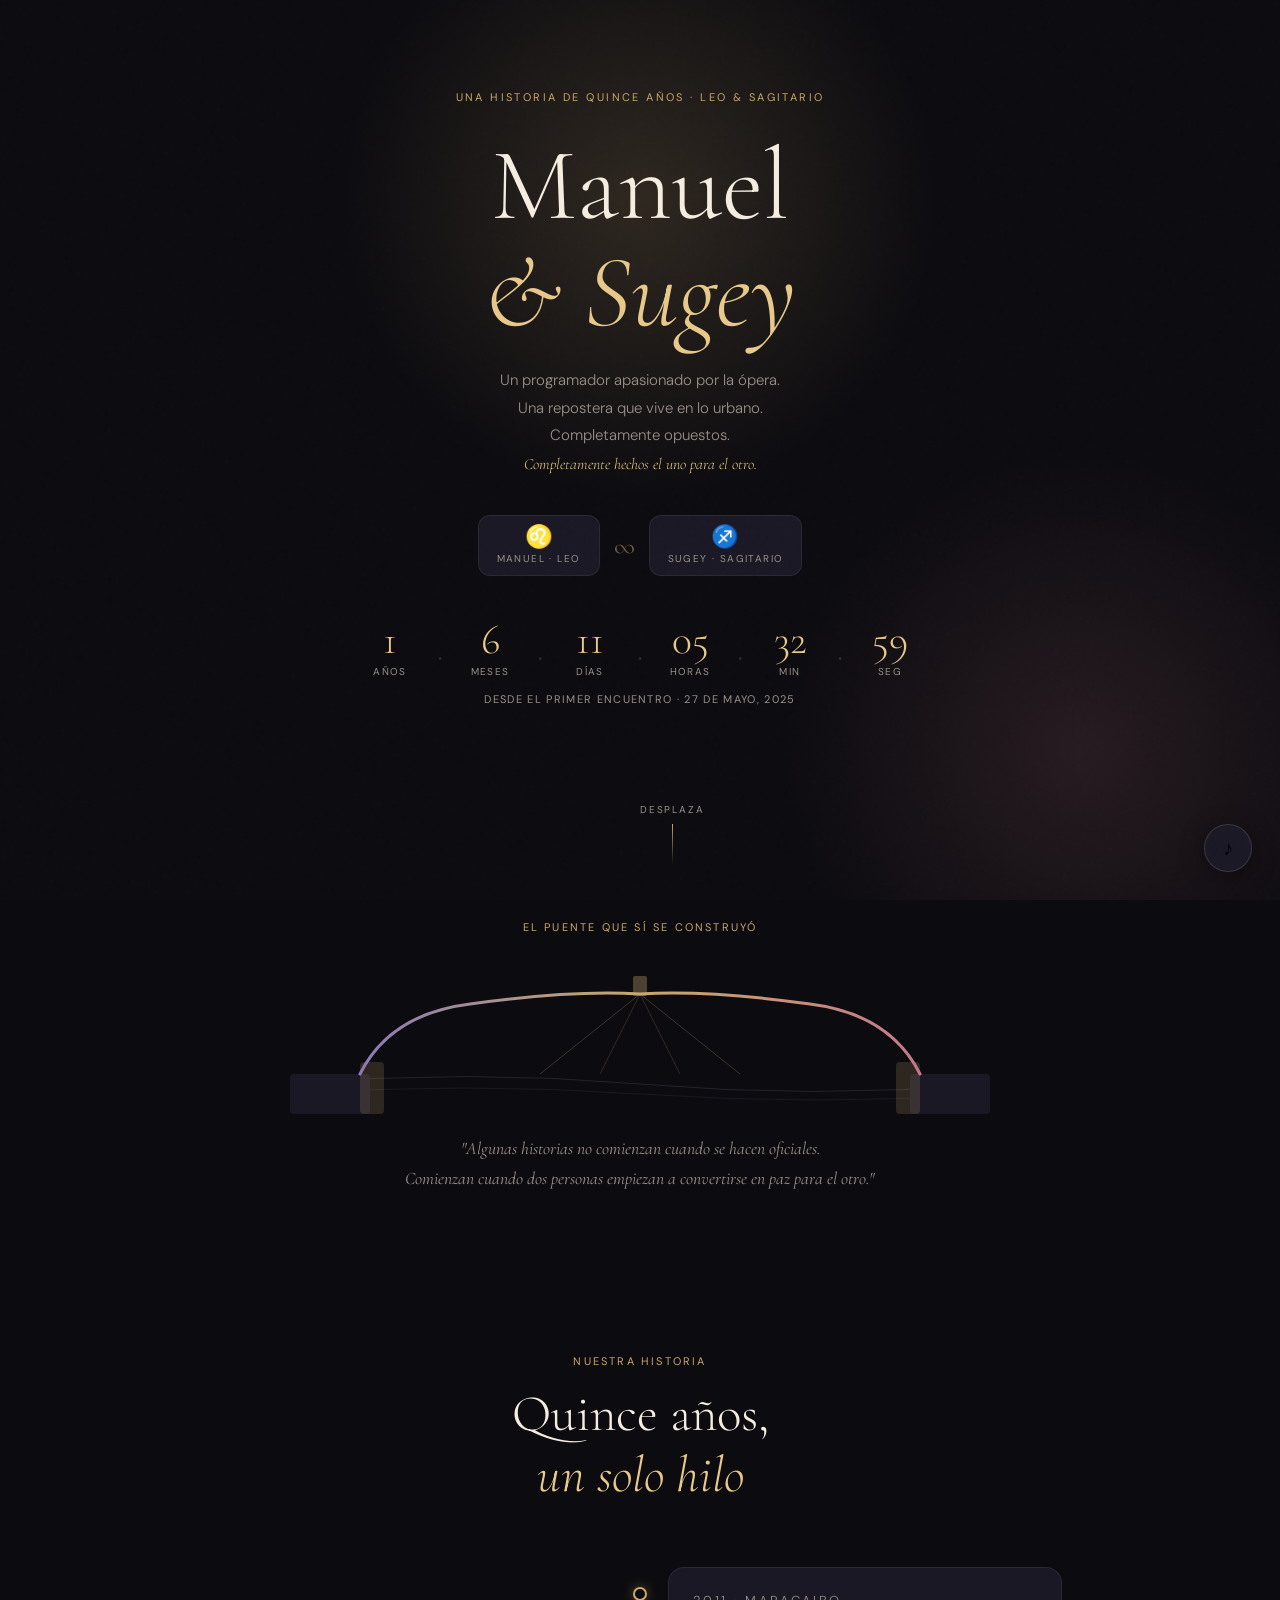
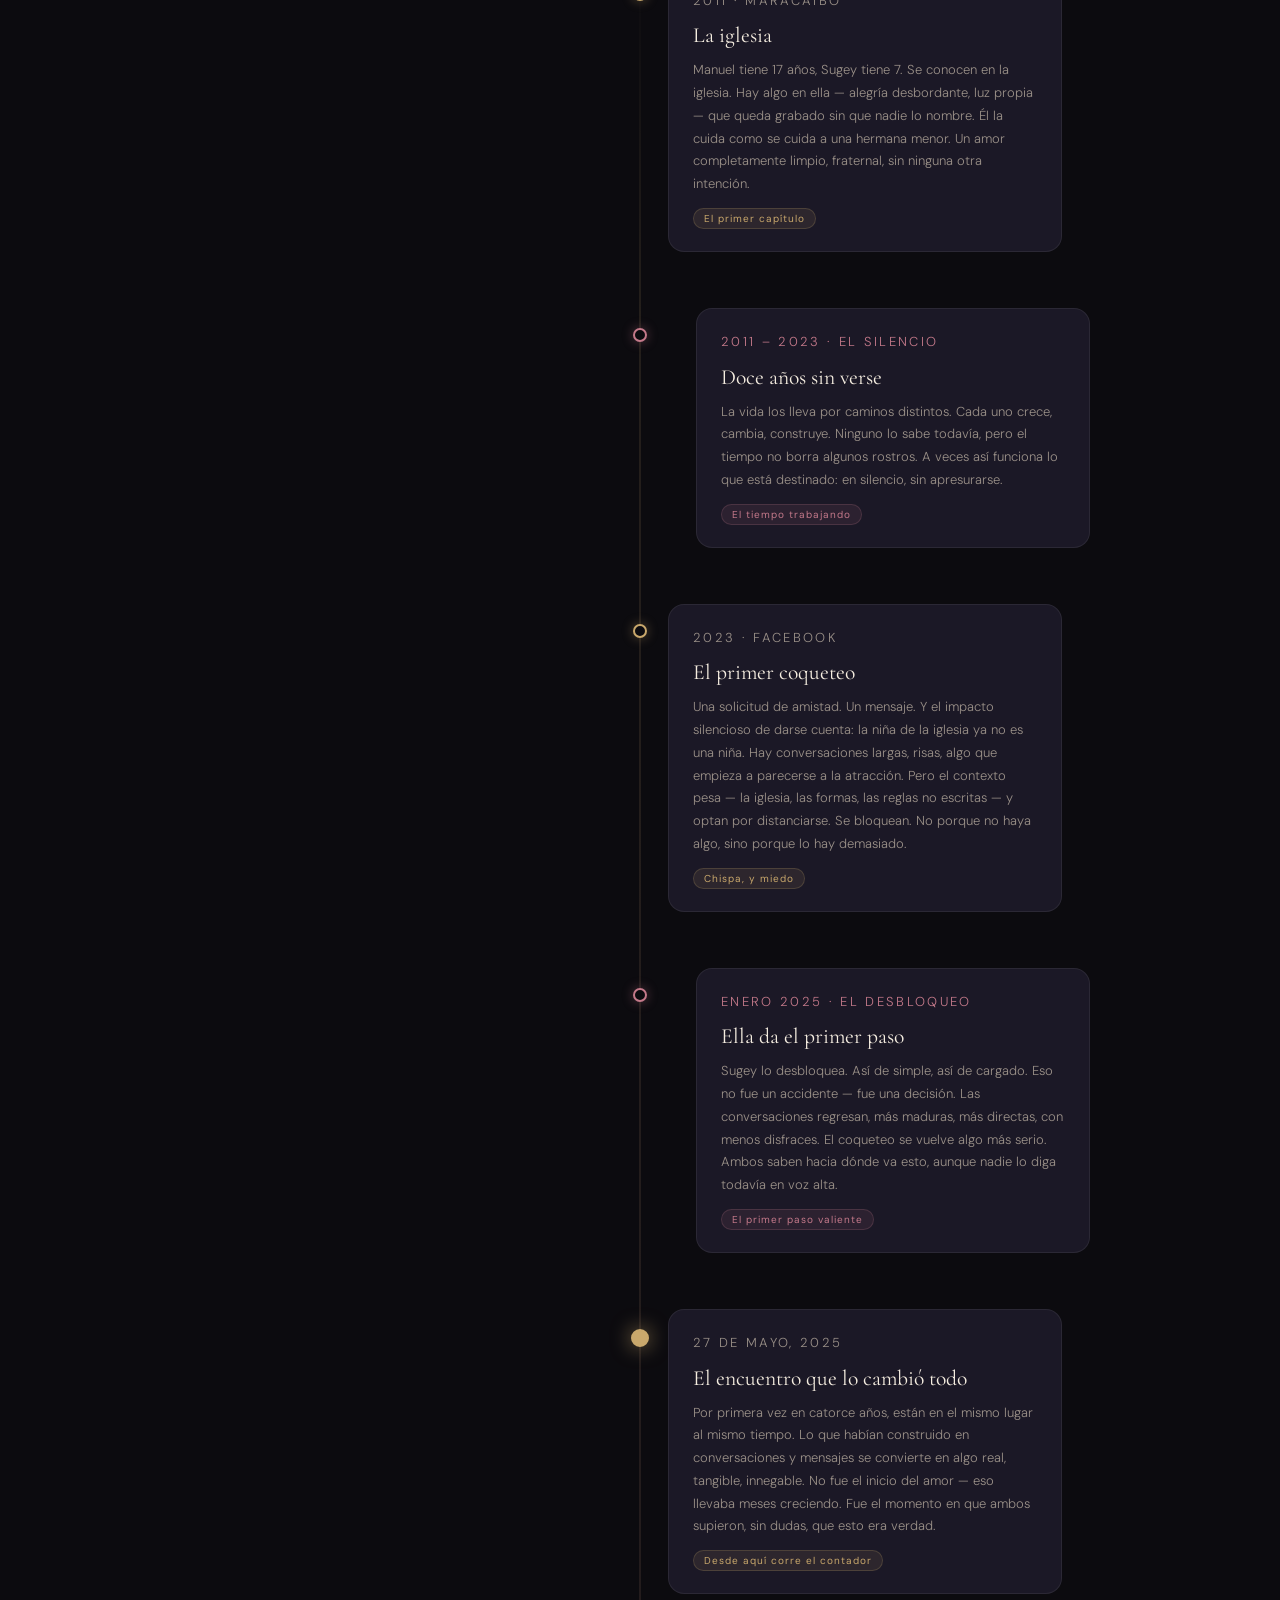
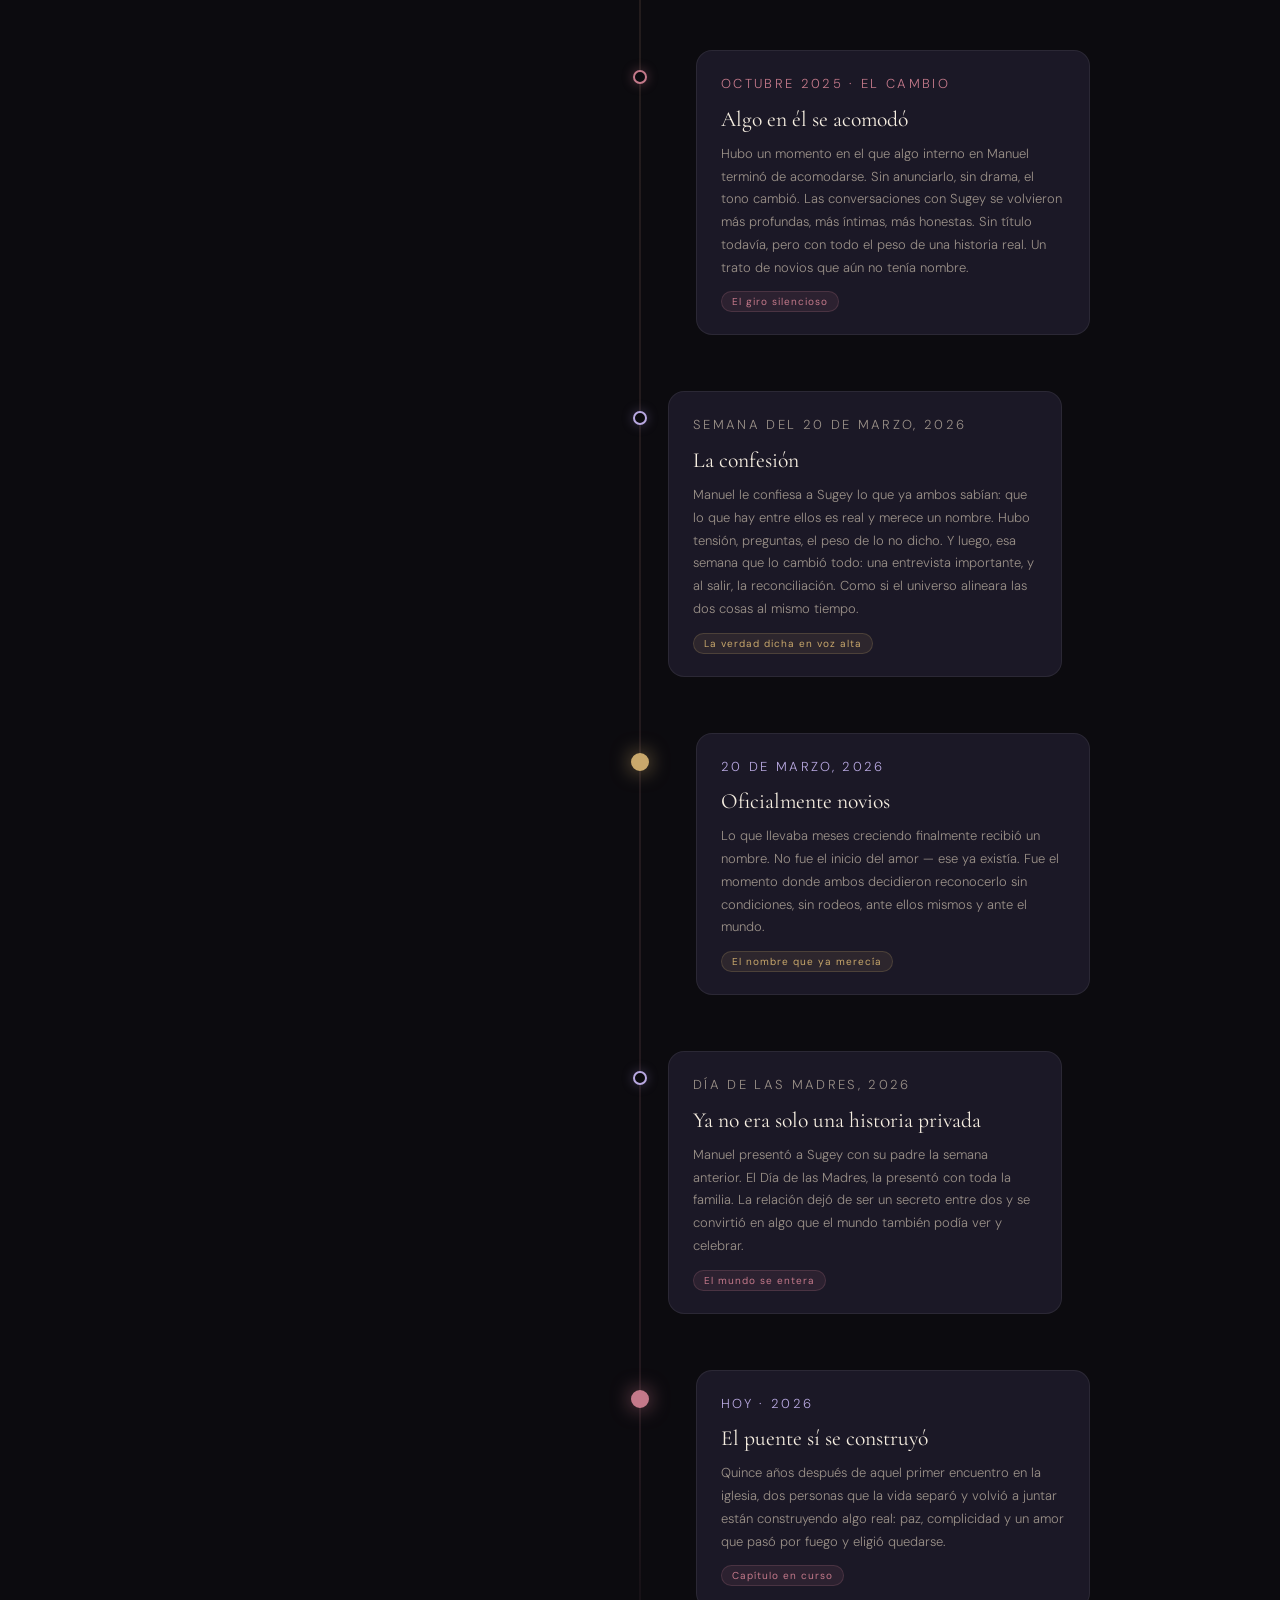
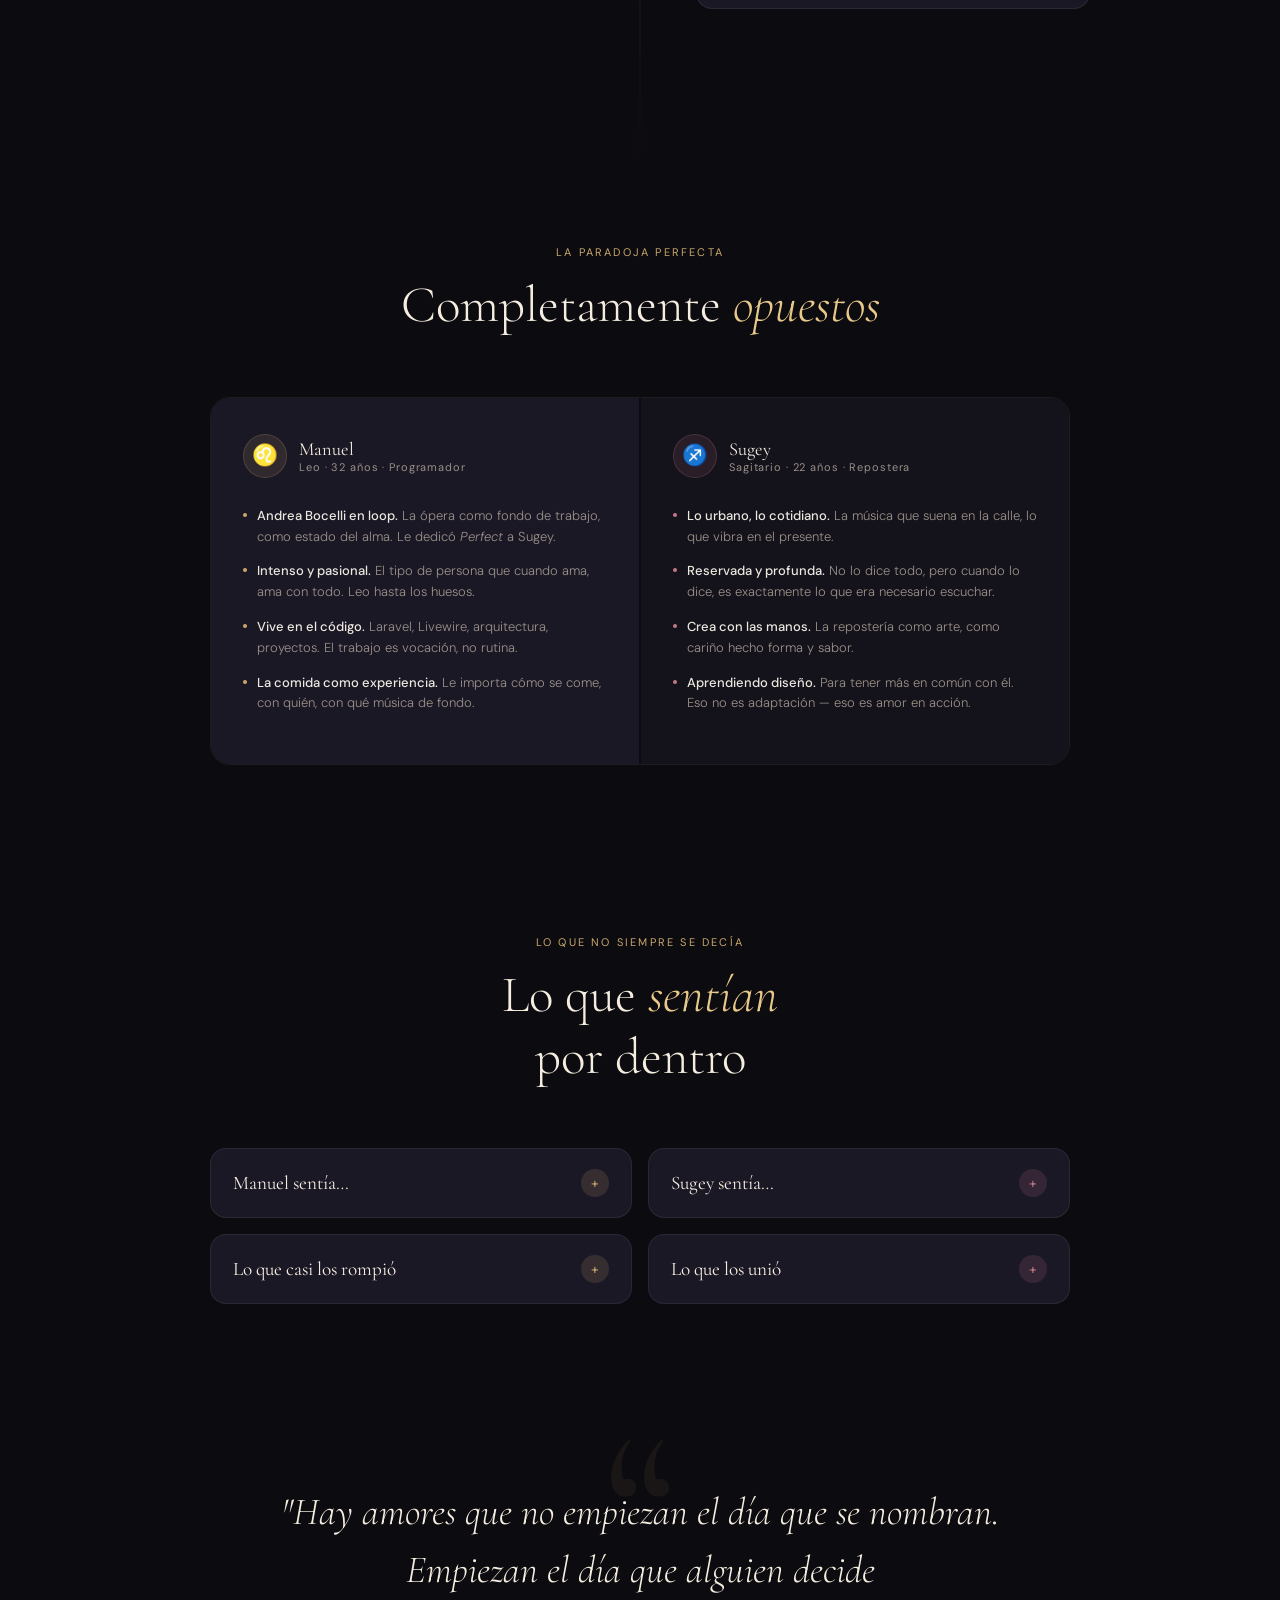
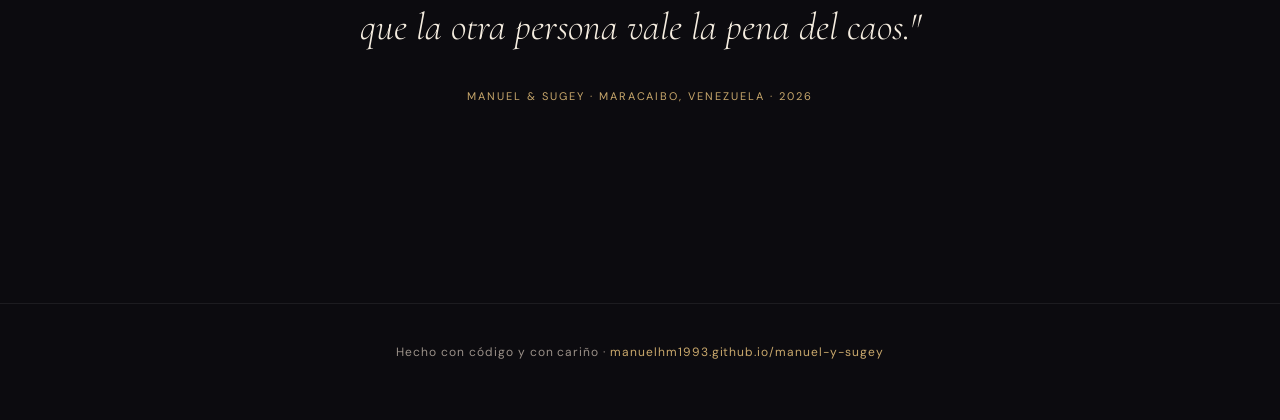
==== index.html @ e2b0a2be "feat: v2 narrativa corregida con timeline 2011-2026 y sección opuestos" ====
<!DOCTYPE html>
<html lang="es">
<head>
<meta charset="UTF-8"/>
<meta name="viewport" content="width=device-width, initial-scale=1.0"/>
<meta property="og:title" content="Manuel & Sugey — Una historia de 15 años"/>
<meta property="og:description" content="Un Leo y una Sagitario. Un programador y una repostera. Completamente opuestos. Completamente hechos el uno para el otro."/>
<title>Manuel & Sugey</title>
<link rel="preconnect" href="https://fonts.googleapis.com">
<link href="https://fonts.googleapis.com/css2?family=Cormorant+Garamond:ital,wght@0,300;0,400;0,600;1,300;1,400&family=DM+Sans:wght@300;400;500&display=swap" rel="stylesheet">
<style>
:root {
  --bg:      #0c0b0f;
  --surface: #14121a;
  --card:    #1b1826;
  --border:  rgba(255,255,255,.07);
  --border2: rgba(255,255,255,.13);
  --gold:    #c9a86c;
  --gold2:   #e8c98a;
  --rose:    #c4798a;
  --rose2:   #e8a0b0;
  --violet:  #8b7bb5;
  --violet2: #b8a8e0;
  --cream:   #f5ede0;
  --text:    #ede8df;
  --muted:   #9a9088;
  --serif:   'Cormorant Garamond', Georgia, serif;
  --sans:    'DM Sans', sans-serif;
}
*, *::before, *::after { box-sizing: border-box; margin: 0; padding: 0; }
html { scroll-behavior: smooth; }
body { font-family: var(--sans); background: var(--bg); color: var(--text); overflow-x: hidden; }

body::before {
  content: '';
  position: fixed; inset: 0;
  background-image: url("data:image/svg+xml,%3Csvg viewBox='0 0 256 256' xmlns='http://www.w3.org/2000/svg'%3E%3Cfilter id='n'%3E%3CfeTurbulence type='fractalNoise' baseFrequency='0.9' numOctaves='4' stitchTiles='stitch'/%3E%3C/filter%3E%3Crect width='100%25' height='100%25' filter='url(%23n)' opacity='0.04'/%3E%3C/svg%3E");
  pointer-events: none; z-index: 1000; opacity: .5;
}

/* PROGRESS */
#progress { position: fixed; top: 0; left: 0; height: 2px; background: linear-gradient(90deg,var(--gold),var(--rose)); width: 0%; z-index: 999; transition: width .1s linear; }

/* MUSIC BUTTON */
#music-btn {
  position: fixed; bottom: 28px; right: 28px; z-index: 998;
  width: 48px; height: 48px; border-radius: 50%;
  background: var(--card); border: 0.5px solid var(--border2);
  cursor: pointer; display: flex; align-items: center; justify-content: center;
  font-size: 20px; transition: transform .2s, background .2s;
  box-shadow: 0 4px 24px rgba(0,0,0,.4);
}
#music-btn:hover { transform: scale(1.1); background: var(--surface); }
#music-btn.playing { border-color: var(--gold); }
#music-note { transition: opacity .3s; }

/* HERO */
.hero {
  min-height: 100svh;
  display: flex; flex-direction: column;
  align-items: center; justify-content: center;
  text-align: center; padding: 60px 24px 100px;
  position: relative; overflow: hidden;
}
.hero-glow { position: absolute; width: 600px; height: 600px; border-radius: 50%; pointer-events: none; }
.glow-gold { background: radial-gradient(circle,rgba(201,168,108,.18) 0%,transparent 70%); top:-100px; left:50%; transform:translateX(-50%); }
.glow-rose { background: radial-gradient(circle,rgba(196,121,138,.14) 0%,transparent 70%); bottom:-150px; right:-100px; }

.hero-eyebrow { font-size:11px; font-weight:400; letter-spacing:.22em; text-transform:uppercase; color:var(--gold); margin-bottom:28px; opacity:0; animation:fadeUp .9s .2s forwards; }
.hero-title { font-family:var(--serif); font-size:clamp(3.2rem,8vw,7rem); font-weight:300; line-height:1.05; color:var(--cream); margin-bottom:20px; opacity:0; animation:fadeUp .9s .4s forwards; }
.hero-title em { font-style:italic; color:var(--gold2); }
.hero-subtitle { font-size:15px; font-weight:300; color:var(--muted); max-width:480px; line-height:1.85; margin:0 auto 36px; opacity:0; animation:fadeUp .9s .6s forwards; }

/* OPUESTOS BADGE */
.opposites {
  display: flex; align-items: center; gap: 14px;
  margin-bottom: 44px;
  opacity: 0; animation: fadeUp .9s .75s forwards;
}
.opp-pill {
  display: flex; flex-direction: column; align-items: center; gap: 3px;
  background: var(--card); border: 0.5px solid var(--border); border-radius: 12px;
  padding: 10px 18px;
}
.opp-sign { font-family: var(--serif); font-size: 1.4rem; line-height: 1; }
.opp-name { font-size: 10px; letter-spacing: .14em; text-transform: uppercase; color: var(--muted); }
.opp-sep { font-family: var(--serif); font-size: 1.6rem; color: var(--gold); opacity: .5; }

/* COUNTER */
.counter-wrap { display:flex; gap:18px; justify-content:center; flex-wrap:wrap; margin-bottom:64px; opacity:0; animation:fadeUp .9s .9s forwards; }
.counter-item { display:flex; flex-direction:column; align-items:center; gap:4px; }
.counter-num { font-family:var(--serif); font-size:2.6rem; font-weight:300; color:var(--gold2); line-height:1; min-width:58px; text-align:center; }
.counter-label { font-size:10px; letter-spacing:.14em; text-transform:uppercase; color:var(--muted); }
.counter-sep { font-family:var(--serif); font-size:2rem; color:var(--border2); align-self:flex-end; padding-bottom:4px; }
.counter-since { font-size:11px; letter-spacing:.12em; text-transform:uppercase; color:var(--muted); opacity:.7; text-align:center; margin-top:-50px; margin-bottom:64px; opacity:0; animation:fadeUp .9s 1s forwards; }

.scroll-hint { position:absolute; bottom:36px; left:50%; transform:translateX(-50%); display:flex; flex-direction:column; align-items:center; gap:8px; opacity:0; animation:fadeUp .9s 1.3s forwards; }
.scroll-line { width:1px; height:40px; background:linear-gradient(to bottom,var(--gold),transparent); animation:scrollPulse 2s ease-in-out infinite; }
.scroll-text { font-size:10px; letter-spacing:.18em; text-transform:uppercase; color:var(--muted); }

/* BRIDGE */
.bridge-section { width:100%; max-width:900px; margin:0 auto; padding:20px 24px 80px; display:flex; flex-direction:column; align-items:center; gap:20px; }
.bridge-label { font-size:11px; letter-spacing:.2em; text-transform:uppercase; color:var(--gold); text-align:center; }
#bridge-svg { width:100%; max-width:700px; }
#bridge-path { stroke-dasharray:1200; stroke-dashoffset:1200; transition:stroke-dashoffset 2s ease; }
#bridge-path.drawn { stroke-dashoffset:0; }
.bridge-caption { font-family:var(--serif); font-size:1.1rem; font-style:italic; color:var(--muted); text-align:center; max-width:500px; line-height:1.7; }

/* SECTION HEADER */
.section-header { text-align:center; padding:80px 24px 60px; max-width:600px; margin:0 auto; }
.section-tag { font-size:11px; letter-spacing:.2em; text-transform:uppercase; color:var(--gold); margin-bottom:16px; }
.section-title { font-family:var(--serif); font-size:clamp(2rem,5vw,3.2rem); font-weight:300; color:var(--cream); line-height:1.2; }
.section-title em { font-style:italic; color:var(--gold2); }

/* TIMELINE */
.timeline { width:min(900px,92%); margin:0 auto; padding-bottom:100px; position:relative; }
.tl-spine { position:absolute; left:50%; top:0; bottom:0; width:1px; transform:translateX(-50%); background:linear-gradient(to bottom,transparent,var(--gold) 10%,var(--rose) 90%,transparent); opacity:.25; }

.tl-item { display:grid; grid-template-columns:1fr 56px 1fr; align-items:start; margin-bottom:56px; opacity:0; transform:translateY(32px); transition:opacity .7s ease,transform .7s ease; }
.tl-item.visible { opacity:1; transform:translateY(0); }
.tl-left { padding-right:28px; }
.tl-right { padding-left:28px; }
.tl-center { display:flex; flex-direction:column; align-items:center; padding-top:20px; gap:6px; }
.tl-dot { width:14px; height:14px; border-radius:50%; border:2px solid var(--gold); background:var(--bg); box-shadow:0 0 12px rgba(201,168,108,.4); flex-shrink:0; }
.tl-dot.rose { border-color:var(--rose); box-shadow:0 0 12px rgba(196,121,138,.4); }
.tl-dot.violet { border-color:var(--violet2); box-shadow:0 0 12px rgba(139,123,181,.4); }
.tl-dot.filled { background:var(--gold); width:18px; height:18px; box-shadow:0 0 20px rgba(201,168,108,.7); }
.tl-dot.filled-rose { background:var(--rose); width:18px; height:18px; border-color:var(--rose); box-shadow:0 0 20px rgba(196,121,138,.7); }

.tl-item:nth-child(odd) .tl-left  { order:1; }
.tl-item:nth-child(odd) .tl-center{ order:2; }
.tl-item:nth-child(odd) .tl-right { order:3; }
.tl-item:nth-child(even) .tl-left { order:3; }
.tl-item:nth-child(even) .tl-center{ order:2; }
.tl-item:nth-child(even) .tl-right { order:1; }

.tl-card { background:var(--card); border:0.5px solid var(--border); border-radius:16px; padding:22px 24px; transition:border-color .3s,transform .3s; }
.tl-card:hover { border-color:var(--border2); transform:translateY(-4px); }
.tl-era { font-size:10px; letter-spacing:.18em; text-transform:uppercase; color:var(--gold); margin-bottom:10px; font-weight:400; }
.tl-era.rose { color:var(--rose); }
.tl-era.violet { color:var(--violet2); }
.tl-card h3 { font-family:var(--serif); font-size:1.35rem; font-weight:400; color:var(--cream); line-height:1.25; margin-bottom:10px; }
.tl-card p { font-size:13px; font-weight:300; color:var(--muted); line-height:1.75; }
.tl-tag { display:inline-block; font-size:10px; letter-spacing:.1em; padding:3px 10px; border-radius:999px; margin-top:12px; font-weight:400; }
.tl-tag.gold { background:rgba(201,168,108,.1); color:var(--gold); border:0.5px solid rgba(201,168,108,.2); }
.tl-tag.rose { background:rgba(196,121,138,.1); color:var(--rose); border:0.5px solid rgba(196,121,138,.2); }

/* OPPOSITES SECTION */
.opp-section { width:min(860px,92%); margin:0 auto 90px; }
.opp-grid { display:grid; grid-template-columns:1fr 1fr; gap:2px; border-radius:20px; overflow:hidden; border:0.5px solid var(--border); }
.opp-col { background:var(--card); padding:36px 32px; }
.opp-col.right { background:var(--surface); }
.opp-col-header { display:flex; align-items:center; gap:12px; margin-bottom:28px; }
.opp-avatar { width:44px; height:44px; border-radius:50%; display:flex; align-items:center; justify-content:center; font-family:var(--serif); font-size:1.3rem; }
.opp-avatar.m { background:rgba(201,168,108,.12); color:var(--gold2); border:0.5px solid rgba(201,168,108,.2); }
.opp-avatar.s { background:rgba(196,121,138,.12); color:var(--rose2); border:0.5px solid rgba(196,121,138,.2); }
.opp-person { font-family:var(--serif); font-size:1.15rem; color:var(--cream); }
.opp-sign2 { font-size:11px; color:var(--muted); letter-spacing:.08em; }
.opp-trait { display:flex; align-items:flex-start; gap:10px; margin-bottom:14px; }
.opp-dot2 { width:4px; height:4px; border-radius:50%; margin-top:7px; flex-shrink:0; }
.opp-dot2.gold { background:var(--gold); }
.opp-dot2.rose { background:var(--rose); }
.opp-trait p { font-size:13px; color:var(--muted); line-height:1.6; font-weight:300; }
.opp-trait strong { color:var(--text); font-weight:500; }
.opp-connector { display:flex; align-items:center; justify-content:center; padding:40px 0; background:var(--card); border-left:0.5px solid var(--border); border-right:0.5px solid var(--border); }
.opp-connector-inner { display:flex; flex-direction:column; align-items:center; gap:8px; }
.opp-vs { font-family:var(--serif); font-size:2.2rem; font-weight:300; color:var(--gold); opacity:.5; }
.opp-but { font-size:10px; letter-spacing:.2em; text-transform:uppercase; color:var(--muted); }

/* FEELINGS */
.feelings-section { width:min(860px,92%); margin:0 auto 100px; }
.feelings-grid { display:grid; grid-template-columns:1fr 1fr; gap:16px; }
.feeling-card { background:var(--card); border:0.5px solid var(--border); border-radius:16px; overflow:hidden; cursor:pointer; transition:border-color .3s; }
.feeling-card:hover { border-color:var(--border2); }
.feeling-head { display:flex; align-items:center; justify-content:space-between; padding:20px 22px; }
.feeling-name { font-family:var(--serif); font-size:1.2rem; font-weight:400; color:var(--cream); }
.feeling-icon { width:28px; height:28px; border-radius:50%; display:flex; align-items:center; justify-content:center; font-size:14px; flex-shrink:0; transition:transform .3s; }
.feeling-card.m .feeling-icon { background:rgba(201,168,108,.15); color:var(--gold); }
.feeling-card.s .feeling-icon { background:rgba(196,121,138,.15); color:var(--rose); }
.feeling-card.open .feeling-icon { transform:rotate(45deg); }
.feeling-body { max-height:0; overflow:hidden; transition:max-height .5s ease,padding .3s ease; padding:0 22px; }
.feeling-card.open .feeling-body { max-height:300px; padding-bottom:20px; }
.feeling-body p { font-size:13px; font-weight:300; color:var(--muted); line-height:1.8; font-family:var(--serif); font-style:italic; }

/* FINAL */
.final { width:min(720px,92%); margin:0 auto 120px; text-align:center; padding:80px 0; position:relative; }
.final::before { content:'\201C'; font-family:var(--serif); font-size:14rem; line-height:.6; color:var(--gold); opacity:.07; position:absolute; top:40px; left:50%; transform:translateX(-50%); pointer-events:none; user-select:none; }
.final-quote { font-family:var(--serif); font-size:clamp(1.5rem,3.5vw,2.4rem); font-weight:300; font-style:italic; color:var(--cream); line-height:1.5; margin-bottom:32px; }
.final-attr { font-size:11px; letter-spacing:.18em; text-transform:uppercase; color:var(--gold); }

footer { text-align:center; padding:40px 24px 60px; border-top:0.5px solid var(--border); font-size:12px; color:var(--muted); letter-spacing:.08em; }
footer a { color:var(--gold); text-decoration:none; }

@keyframes fadeUp { from{opacity:0;transform:translateY(20px)} to{opacity:1;transform:translateY(0)} }
@keyframes scrollPulse { 0%,100%{opacity:.4} 50%{opacity:1} }
@keyframes spin { to{transform:rotate(360deg)} }
.spinning { animation:spin 3s linear infinite; }

@media(max-width:640px){
  .tl-spine{left:20px}
  .tl-item{grid-template-columns:40px 1fr;margin-bottom:36px}
  .tl-item:nth-child(odd) .tl-left,
  .tl-item:nth-child(even) .tl-left{display:none;order:3}
  .tl-item:nth-child(odd) .tl-center,
  .tl-item:nth-child(even) .tl-center{order:1}
  .tl-item:nth-child(odd) .tl-right,
  .tl-item:nth-child(even) .tl-right{order:2;padding-left:16px;padding-right:0}
  .feelings-grid,.opp-grid{grid-template-columns:1fr}
  .opp-connector{display:none}
  .counter-wrap{gap:12px}
  .counter-num{font-size:2rem}
}
</style>
</head>
<body>

<div id="progress"></div>

<!-- MUSIC -->
<button id="music-btn" title="Reproducir Perfect — Andrea Bocelli & Ed Sheeran" onclick="toggleMusic()">
  <span id="music-note">♪</span>
</button>
<audio id="bg-music" loop>
  <source src="https://www.soundhelix.com/examples/mp3/SoundHelix-Song-1.mp3" type="audio/mpeg">
</audio>

<!-- ═══ HERO ═══ -->
<section class="hero">
  <div class="hero-glow glow-gold"></div>
  <div class="hero-glow glow-rose"></div>

  <p class="hero-eyebrow">Una historia de quince años · Leo &amp; Sagitario</p>

  <h1 class="hero-title">Manuel<br><em>&amp; Sugey</em></h1>

  <p class="hero-subtitle">
    Un programador apasionado por la ópera.<br>
    Una repostera que vive en lo urbano.<br>
    Completamente opuestos.<br>
    <em style="font-family:var(--serif);font-style:italic;color:var(--gold2);font-size:1.05em;">Completamente hechos el uno para el otro.</em>
  </p>

  <div class="opposites">
    <div class="opp-pill">
      <span class="opp-sign" style="color:var(--gold2);">♌</span>
      <span class="opp-name">Manuel · Leo</span>
    </div>
    <span class="opp-sep">∞</span>
    <div class="opp-pill">
      <span class="opp-sign" style="color:var(--rose2);">♐</span>
      <span class="opp-name">Sugey · Sagitario</span>
    </div>
  </div>

  <div class="counter-wrap" id="counter">
    <div class="counter-item"><span class="counter-num" id="c-years">0</span><span class="counter-label">años</span></div>
    <span class="counter-sep">·</span>
    <div class="counter-item"><span class="counter-num" id="c-months">0</span><span class="counter-label">meses</span></div>
    <span class="counter-sep">·</span>
    <div class="counter-item"><span class="counter-num" id="c-days">0</span><span class="counter-label">días</span></div>
    <span class="counter-sep">·</span>
    <div class="counter-item"><span class="counter-num" id="c-hours">00</span><span class="counter-label">horas</span></div>
    <span class="counter-sep">·</span>
    <div class="counter-item"><span class="counter-num" id="c-mins">00</span><span class="counter-label">min</span></div>
    <span class="counter-sep">·</span>
    <div class="counter-item"><span class="counter-num" id="c-secs">00</span><span class="counter-label">seg</span></div>
  </div>
  <p class="counter-since">desde el primer encuentro · 27 de mayo, 2025</p>

  <div class="scroll-hint">
    <span class="scroll-text">Desplaza</span>
    <div class="scroll-line"></div>
  </div>
</section>

<!-- ═══ BRIDGE ═══ -->
<div class="bridge-section">
  <p class="bridge-label">El puente que sí se construyó</p>
  <svg id="bridge-svg" viewBox="0 0 700 160" fill="none" xmlns="http://www.w3.org/2000/svg">
    <path d="M0 130 Q175 115 350 130 Q525 145 700 130" stroke="rgba(139,123,181,.2)" stroke-width="1" fill="none"/>
    <path d="M0 140 Q175 128 350 140 Q525 152 700 140" stroke="rgba(139,123,181,.12)" stroke-width="1" fill="none"/>
    <rect x="0" y="120" width="80" height="40" rx="4" fill="#1b1826"/>
    <rect x="70" y="108" width="24" height="52" rx="4" fill="#c9a86c" opacity=".18"/>
    <rect x="620" y="120" width="80" height="40" rx="4" fill="#1b1826"/>
    <rect x="606" y="108" width="24" height="52" rx="4" fill="#c9a86c" opacity=".18"/>
    <path id="bridge-path" d="M70 120 Q100 60 180 50 Q280 36 350 40 Q420 36 520 50 Q600 60 630 120" stroke="url(#bridgeGrad)" stroke-width="3" stroke-linecap="round" fill="none"/>
    <line x1="350" y1="40" x2="250" y2="120" stroke="rgba(201,168,108,.25)" stroke-width="1"/>
    <line x1="350" y1="40" x2="310" y2="120" stroke="rgba(201,168,108,.2)" stroke-width="1"/>
    <line x1="350" y1="40" x2="390" y2="120" stroke="rgba(201,168,108,.2)" stroke-width="1"/>
    <line x1="350" y1="40" x2="450" y2="120" stroke="rgba(201,168,108,.25)" stroke-width="1"/>
    <rect x="343" y="22" width="14" height="20" rx="2" fill="#c9a86c" opacity=".35"/>
    <defs>
      <linearGradient id="bridgeGrad" x1="70" y1="0" x2="630" y2="0" gradientUnits="userSpaceOnUse">
        <stop offset="0%" stop-color="#8b7bb5"/>
        <stop offset="50%" stop-color="#c9a86c"/>
        <stop offset="100%" stop-color="#c4798a"/>
      </linearGradient>
    </defs>
  </svg>
  <p class="bridge-caption">
    "Algunas historias no comienzan cuando se hacen oficiales.<br>
    Comienzan cuando dos personas empiezan a convertirse en paz para el otro."
  </p>
</div>

<!-- ═══ TIMELINE ═══ -->
<div class="section-header">
  <p class="section-tag">Nuestra historia</p>
  <h2 class="section-title">Quince años,<br><em>un solo hilo</em></h2>
</div>

<section class="timeline">
  <div class="tl-spine"></div>

  <!-- 1 -->
  <div class="tl-item">
    <div class="tl-left">
      <div class="tl-card">
        <p class="tl-era">2011 · Maracaibo</p>
        <h3>La iglesia</h3>
        <p>Manuel tiene 17 años, Sugey tiene 7. Se conocen en la iglesia. Hay algo en ella — alegría desbordante, luz propia — que queda grabado sin que nadie lo nombre. Él la cuida como se cuida a una hermana menor. Un amor completamente limpio, fraternal, sin ninguna otra intención.</p>
        <span class="tl-tag gold">El primer capítulo</span>
      </div>
    </div>
    <div class="tl-center"><div class="tl-dot"></div></div>
    <div class="tl-right"></div>
  </div>

  <!-- 2 -->
  <div class="tl-item">
    <div class="tl-left"></div>
    <div class="tl-center"><div class="tl-dot rose"></div></div>
    <div class="tl-right">
      <div class="tl-card">
        <p class="tl-era rose">2011 – 2023 · El silencio</p>
        <h3>Doce años sin verse</h3>
        <p>La vida los lleva por caminos distintos. Cada uno crece, cambia, construye. Ninguno lo sabe todavía, pero el tiempo no borra algunos rostros. A veces así funciona lo que está destinado: en silencio, sin apresurarse.</p>
        <span class="tl-tag rose">El tiempo trabajando</span>
      </div>
    </div>
  </div>

  <!-- 3 -->
  <div class="tl-item">
    <div class="tl-left">
      <div class="tl-card">
        <p class="tl-era">2023 · Facebook</p>
        <h3>El primer coqueteo</h3>
        <p>Una solicitud de amistad. Un mensaje. Y el impacto silencioso de darse cuenta: la niña de la iglesia ya no es una niña. Hay conversaciones largas, risas, algo que empieza a parecerse a la atracción. Pero el contexto pesa — la iglesia, las formas, las reglas no escritas — y optan por distanciarse. Se bloquean. No porque no haya algo, sino porque lo hay demasiado.</p>
        <span class="tl-tag gold">Chispa, y miedo</span>
      </div>
    </div>
    <div class="tl-center"><div class="tl-dot"></div></div>
    <div class="tl-right"></div>
  </div>

  <!-- 4 -->
  <div class="tl-item">
    <div class="tl-left"></div>
    <div class="tl-center"><div class="tl-dot rose"></div></div>
    <div class="tl-right">
      <div class="tl-card">
        <p class="tl-era rose">Enero 2025 · El desbloqueo</p>
        <h3>Ella da el primer paso</h3>
        <p>Sugey lo desbloquea. Así de simple, así de cargado. Eso no fue un accidente — fue una decisión. Las conversaciones regresan, más maduras, más directas, con menos disfraces. El coqueteo se vuelve algo más serio. Ambos saben hacia dónde va esto, aunque nadie lo diga todavía en voz alta.</p>
        <span class="tl-tag rose">El primer paso valiente</span>
      </div>
    </div>
  </div>

  <!-- 5 -->
  <div class="tl-item">
    <div class="tl-left">
      <div class="tl-card">
        <p class="tl-era">27 de mayo, 2025</p>
        <h3>El encuentro que lo cambió todo</h3>
        <p>Por primera vez en catorce años, están en el mismo lugar al mismo tiempo. Lo que habían construido en conversaciones y mensajes se convierte en algo real, tangible, innegable. No fue el inicio del amor — eso llevaba meses creciendo. Fue el momento en que ambos supieron, sin dudas, que esto era verdad.</p>
        <span class="tl-tag gold">Desde aquí corre el contador</span>
      </div>
    </div>
    <div class="tl-center"><div class="tl-dot filled"></div></div>
    <div class="tl-right"></div>
  </div>

  <!-- 6 -->
  <div class="tl-item">
    <div class="tl-left"></div>
    <div class="tl-center"><div class="tl-dot rose"></div></div>
    <div class="tl-right">
      <div class="tl-card">
        <p class="tl-era rose">Octubre 2025 · El cambio</p>
        <h3>Algo en él se acomodó</h3>
        <p>Hubo un momento en el que algo interno en Manuel terminó de acomodarse. Sin anunciarlo, sin drama, el tono cambió. Las conversaciones con Sugey se volvieron más profundas, más íntimas, más honestas. Sin título todavía, pero con todo el peso de una historia real. Un trato de novios que aún no tenía nombre.</p>
        <span class="tl-tag rose">El giro silencioso</span>
      </div>
    </div>
  </div>

  <!-- 7 -->
  <div class="tl-item">
    <div class="tl-left">
      <div class="tl-card">
        <p class="tl-era">Semana del 20 de marzo, 2026</p>
        <h3>La confesión</h3>
        <p>Manuel le confiesa a Sugey lo que ya ambos sabían: que lo que hay entre ellos es real y merece un nombre. Hubo tensión, preguntas, el peso de lo no dicho. Y luego, esa semana que lo cambió todo: una entrevista importante, y al salir, la reconciliación. Como si el universo alineara las dos cosas al mismo tiempo.</p>
        <span class="tl-tag gold">La verdad dicha en voz alta</span>
      </div>
    </div>
    <div class="tl-center"><div class="tl-dot violet"></div></div>
    <div class="tl-right"></div>
  </div>

  <!-- 8 -->
  <div class="tl-item">
    <div class="tl-left"></div>
    <div class="tl-center"><div class="tl-dot filled"></div></div>
    <div class="tl-right">
      <div class="tl-card">
        <p class="tl-era violet">20 de marzo, 2026</p>
        <h3>Oficialmente novios</h3>
        <p>Lo que llevaba meses creciendo finalmente recibió un nombre. No fue el inicio del amor — ese ya existía. Fue el momento donde ambos decidieron reconocerlo sin condiciones, sin rodeos, ante ellos mismos y ante el mundo.</p>
        <span class="tl-tag gold">El nombre que ya merecía</span>
      </div>
    </div>
  </div>

  <!-- 9 -->
  <div class="tl-item">
    <div class="tl-left">
      <div class="tl-card">
        <p class="tl-era">Día de las Madres, 2026</p>
        <h3>Ya no era solo una historia privada</h3>
        <p>Manuel presentó a Sugey con su padre la semana anterior. El Día de las Madres, la presentó con toda la familia. La relación dejó de ser un secreto entre dos y se convirtió en algo que el mundo también podía ver y celebrar.</p>
        <span class="tl-tag rose">El mundo se entera</span>
      </div>
    </div>
    <div class="tl-center"><div class="tl-dot violet"></div></div>
    <div class="tl-right"></div>
  </div>

  <!-- 10 -->
  <div class="tl-item">
    <div class="tl-left"></div>
    <div class="tl-center"><div class="tl-dot filled-rose"></div></div>
    <div class="tl-right">
      <div class="tl-card">
        <p class="tl-era violet">Hoy · 2026</p>
        <h3>El puente sí se construyó</h3>
        <p>Quince años después de aquel primer encuentro en la iglesia, dos personas que la vida separó y volvió a juntar están construyendo algo real: paz, complicidad y un amor que pasó por fuego y eligió quedarse.</p>
        <span class="tl-tag rose">Capítulo en curso</span>
      </div>
    </div>
  </div>

</section>

<!-- ═══ OPUESTOS ═══ -->
<div class="section-header">
  <p class="section-tag">La paradoja perfecta</p>
  <h2 class="section-title">Completamente <em>opuestos</em></h2>
</div>

<section class="opp-section">
  <div class="opp-grid">
    <div class="opp-col">
      <div class="opp-col-header">
        <div class="opp-avatar m">♌</div>
        <div>
          <p class="opp-person">Manuel</p>
          <p class="opp-sign2">Leo · 32 años · Programador</p>
        </div>
      </div>
      <div class="opp-trait"><div class="opp-dot2 gold"></div><p><strong>Andrea Bocelli en loop.</strong> La ópera como fondo de trabajo, como estado del alma. Le dedicó <em>Perfect</em> a Sugey.</p></div>
      <div class="opp-trait"><div class="opp-dot2 gold"></div><p><strong>Intenso y pasional.</strong> El tipo de persona que cuando ama, ama con todo. Leo hasta los huesos.</p></div>
      <div class="opp-trait"><div class="opp-dot2 gold"></div><p><strong>Vive en el código.</strong> Laravel, Livewire, arquitectura, proyectos. El trabajo es vocación, no rutina.</p></div>
      <div class="opp-trait"><div class="opp-dot2 gold"></div><p><strong>La comida como experiencia.</strong> Le importa cómo se come, con quién, con qué música de fondo.</p></div>
    </div>

    <div class="opp-col right">
      <div class="opp-col-header">
        <div class="opp-avatar s">♐</div>
        <div>
          <p class="opp-person">Sugey</p>
          <p class="opp-sign2">Sagitario · 22 años · Repostera</p>
        </div>
      </div>
      <div class="opp-trait"><div class="opp-dot2 rose"></div><p><strong>Lo urbano, lo cotidiano.</strong> La música que suena en la calle, lo que vibra en el presente.</p></div>
      <div class="opp-trait"><div class="opp-dot2 rose"></div><p><strong>Reservada y profunda.</strong> No lo dice todo, pero cuando lo dice, es exactamente lo que era necesario escuchar.</p></div>
      <div class="opp-trait"><div class="opp-dot2 rose"></div><p><strong>Crea con las manos.</strong> La repostería como arte, como cariño hecho forma y sabor.</p></div>
      <div class="opp-trait"><div class="opp-dot2 rose"></div><p><strong>Aprendiendo diseño.</strong> Para tener más en común con él. Eso no es adaptación — eso es amor en acción.</p></div>
    </div>
  </div>
</section>

<!-- ═══ SENTIMIENTOS ═══ -->
<div class="section-header">
  <p class="section-tag">Lo que no siempre se decía</p>
  <h2 class="section-title">Lo que <em>sentían</em><br>por dentro</h2>
</div>

<section class="feelings-section">
  <div class="feelings-grid">
    <div class="feeling-card m" onclick="toggleFeeling(this)">
      <div class="feeling-head">
        <span class="feeling-name">Manuel sentía…</span>
        <div class="feeling-icon">+</div>
      </div>
      <div class="feeling-body">
        <p>"Cargaba demasiado solo. El peso del trabajo, los proyectos, la presión constante. Pero había algo en ella — su constancia, su paciencia, su forma de estar a 25 kilómetros de distancia como si no los hubiera — que me hacía creer que valía la pena intentarlo bien."</p>
      </div>
    </div>
    <div class="feeling-card s" onclick="toggleFeeling(this)">
      <div class="feeling-head">
        <span class="feeling-name">Sugey sentía…</span>
        <div class="feeling-icon">+</div>
      </div>
      <div class="feeling-body">
        <p>"Era confuso querer a alguien que todavía no estaba listo del todo. Pero él siempre fue seguridad para mí — desde los siete años en la iglesia. Esa sensación de refugio nunca cambió. Solo cambió de forma."</p>
      </div>
    </div>
    <div class="feeling-card m" onclick="toggleFeeling(this)">
      <div class="feeling-head">
        <span class="feeling-name">Lo que casi los rompió</span>
        <div class="feeling-icon">+</div>
      </div>
      <div class="feeling-body">
        <p>"El coqueteo de 2023 que terminó en bloqueo. La sensación de que quizás era demasiado complicado, que el contexto pesaba más que el sentimiento. Pero ninguno olvidó al otro. Y eso lo dice todo."</p>
      </div>
    </div>
    <div class="feeling-card s" onclick="toggleFeeling(this)">
      <div class="feeling-head">
        <span class="feeling-name">Lo que los unió</span>
        <div class="feeling-icon">+</div>
      </div>
      <div class="feeling-body">
        <p>"La constancia silenciosa. Verse una o dos veces por semana, 25 kilómetros de por medio. No porque fuera fácil, sino porque ninguno se imaginaba no hacerlo. Ese tipo de decisiones pequeñas construyen las historias grandes."</p>
      </div>
    </div>
  </div>
</section>

<!-- ═══ QUOTE FINAL ═══ -->
<section class="final">
  <p class="final-quote">
    "Hay amores que no empiezan el día que se nombran.<br>
    Empiezan el día que alguien decide<br>
    que la otra persona vale la pena del caos."
  </p>
  <p class="final-attr">Manuel &amp; Sugey · Maracaibo, Venezuela · 2026</p>
</section>

<footer>
  Hecho con código y con cariño · <a href="https://manuelhm1993.github.io/manuel-y-sugey/">manuelhm1993.github.io/manuel-y-sugey</a>
</footer>

<script>
/* SCROLL PROGRESS */
window.addEventListener('scroll',()=>{
  const h=document.documentElement;
  document.getElementById('progress').style.width=(h.scrollTop/(h.scrollHeight-h.clientHeight)*100)+'%';
});

/* LIVE COUNTER desde 27-may-2025 */
function updateCounter(){
  const start=new Date('2025-05-27T00:00:00');
  const now=new Date();
  let diff=Math.max(0,now-start);
  const totalSecs=Math.floor(diff/1000);
  const totalMins=Math.floor(totalSecs/60);
  const totalHours=Math.floor(totalMins/60);
  const totalDays=Math.floor(totalHours/24);
  const years=Math.floor(totalDays/365.25);
  const months=Math.floor((totalDays-Math.floor(years*365.25))/30.44);
  const days=Math.floor(totalDays-Math.floor(years*365.25)-Math.floor(months*30.44));
  document.getElementById('c-years').textContent=years;
  document.getElementById('c-months').textContent=months;
  document.getElementById('c-days').textContent=Math.max(0,days);
  document.getElementById('c-hours').textContent=String(totalHours%24).padStart(2,'0');
  document.getElementById('c-mins').textContent=String(totalMins%60).padStart(2,'0');
  document.getElementById('c-secs').textContent=String(totalSecs%60).padStart(2,'0');
}
updateCounter();
setInterval(updateCounter,1000);

/* BRIDGE */
const bObs=new IntersectionObserver(entries=>{
  entries.forEach(e=>{if(e.isIntersecting){document.getElementById('bridge-path').classList.add('drawn');bObs.disconnect();}});
},{threshold:0.4});
bObs.observe(document.getElementById('bridge-svg'));

/* TIMELINE */
const tlObs=new IntersectionObserver(entries=>{
  entries.forEach(e=>{if(e.isIntersecting)e.target.classList.add('visible');});
},{threshold:0.12});
document.querySelectorAll('.tl-item').forEach(el=>tlObs.observe(el));

/* FEELINGS */
function toggleFeeling(card){card.classList.toggle('open');}

/* MUSIC — reemplaza src con la URL real de Perfect (Bocelli & Ed Sheeran) */
let musicPlaying=false;
function toggleMusic(){
  const audio=document.getElementById('bg-music');
  const btn=document.getElementById('music-btn');
  const note=document.getElementById('music-note');
  if(!musicPlaying){
    audio.play().catch(()=>{});
    musicPlaying=true;
    btn.classList.add('playing');
    note.classList.add('spinning');
    btn.title='Pausar música';
  } else {
    audio.pause();
    musicPlaying=false;
    btn.classList.remove('playing');
    note.classList.remove('spinning');
    btn.title='Reproducir Perfect — Andrea Bocelli & Ed Sheeran';
  }
}
</script>
</body>
</html>
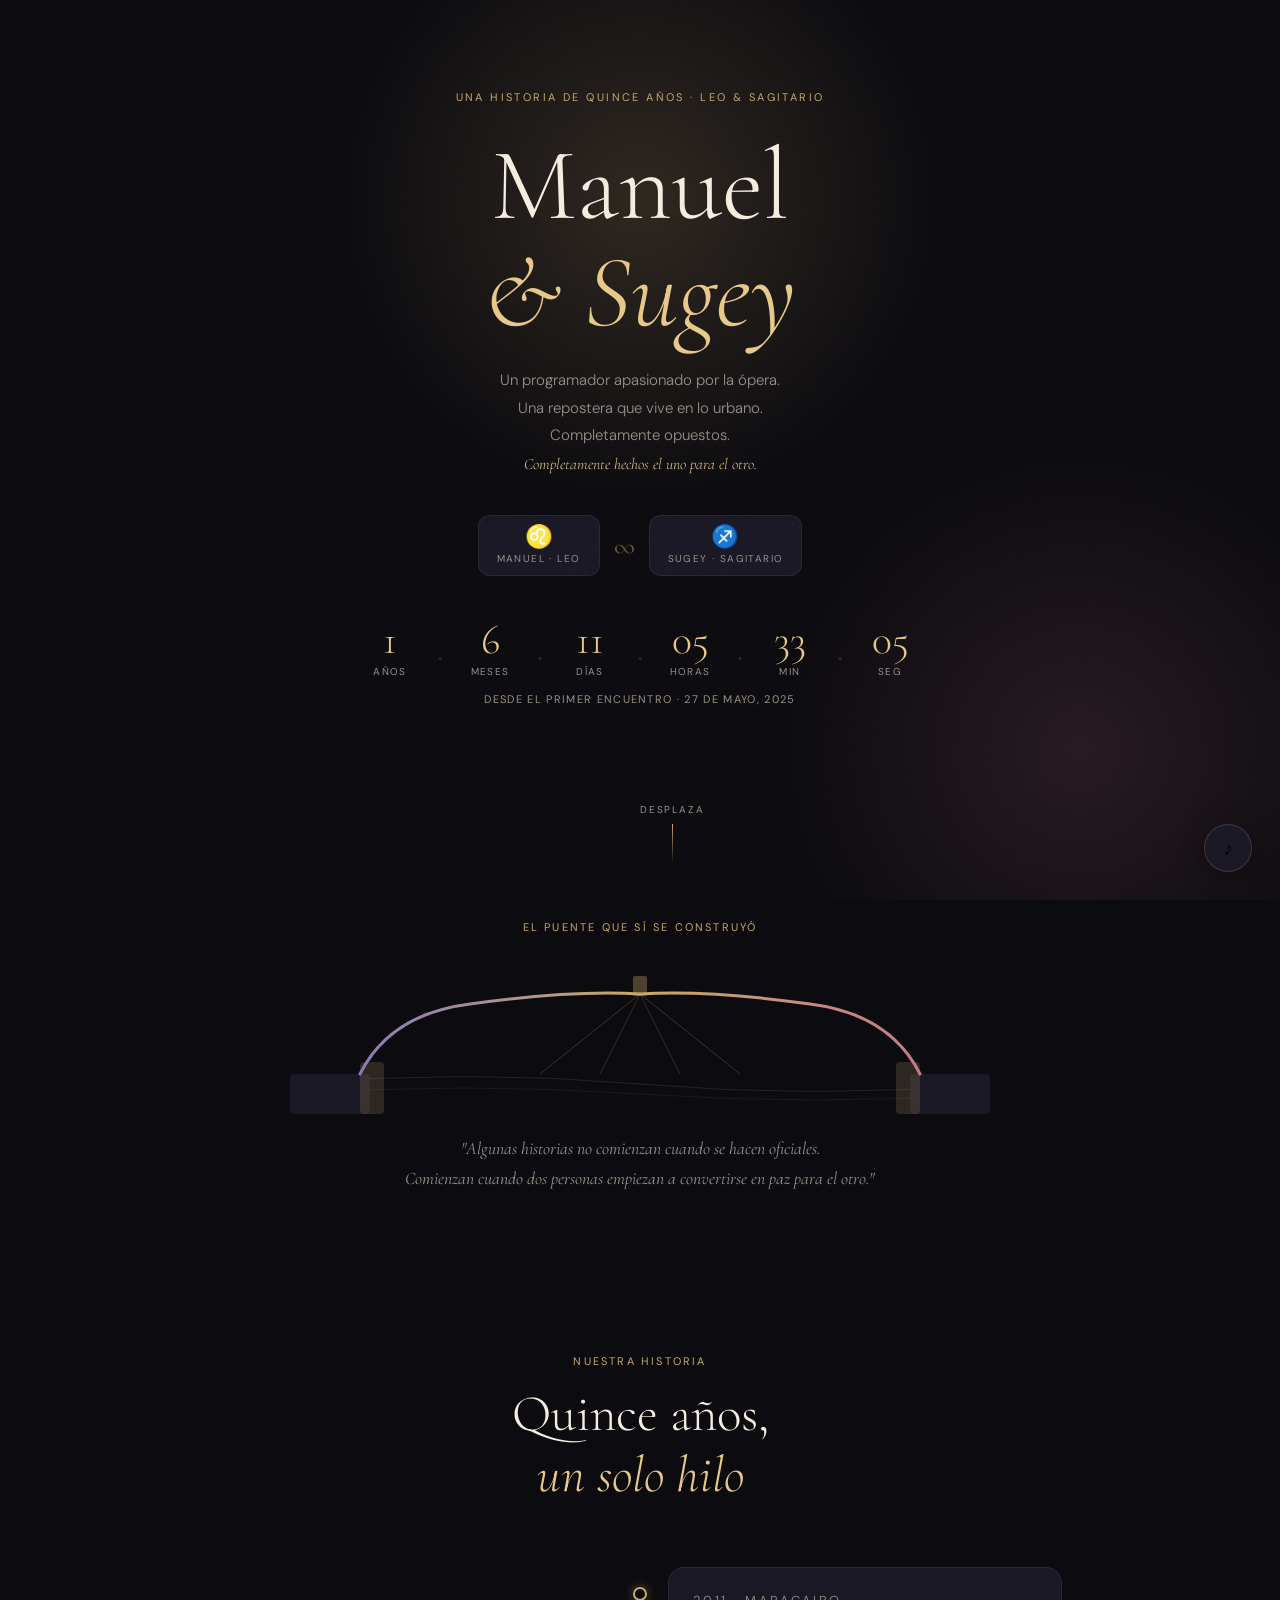
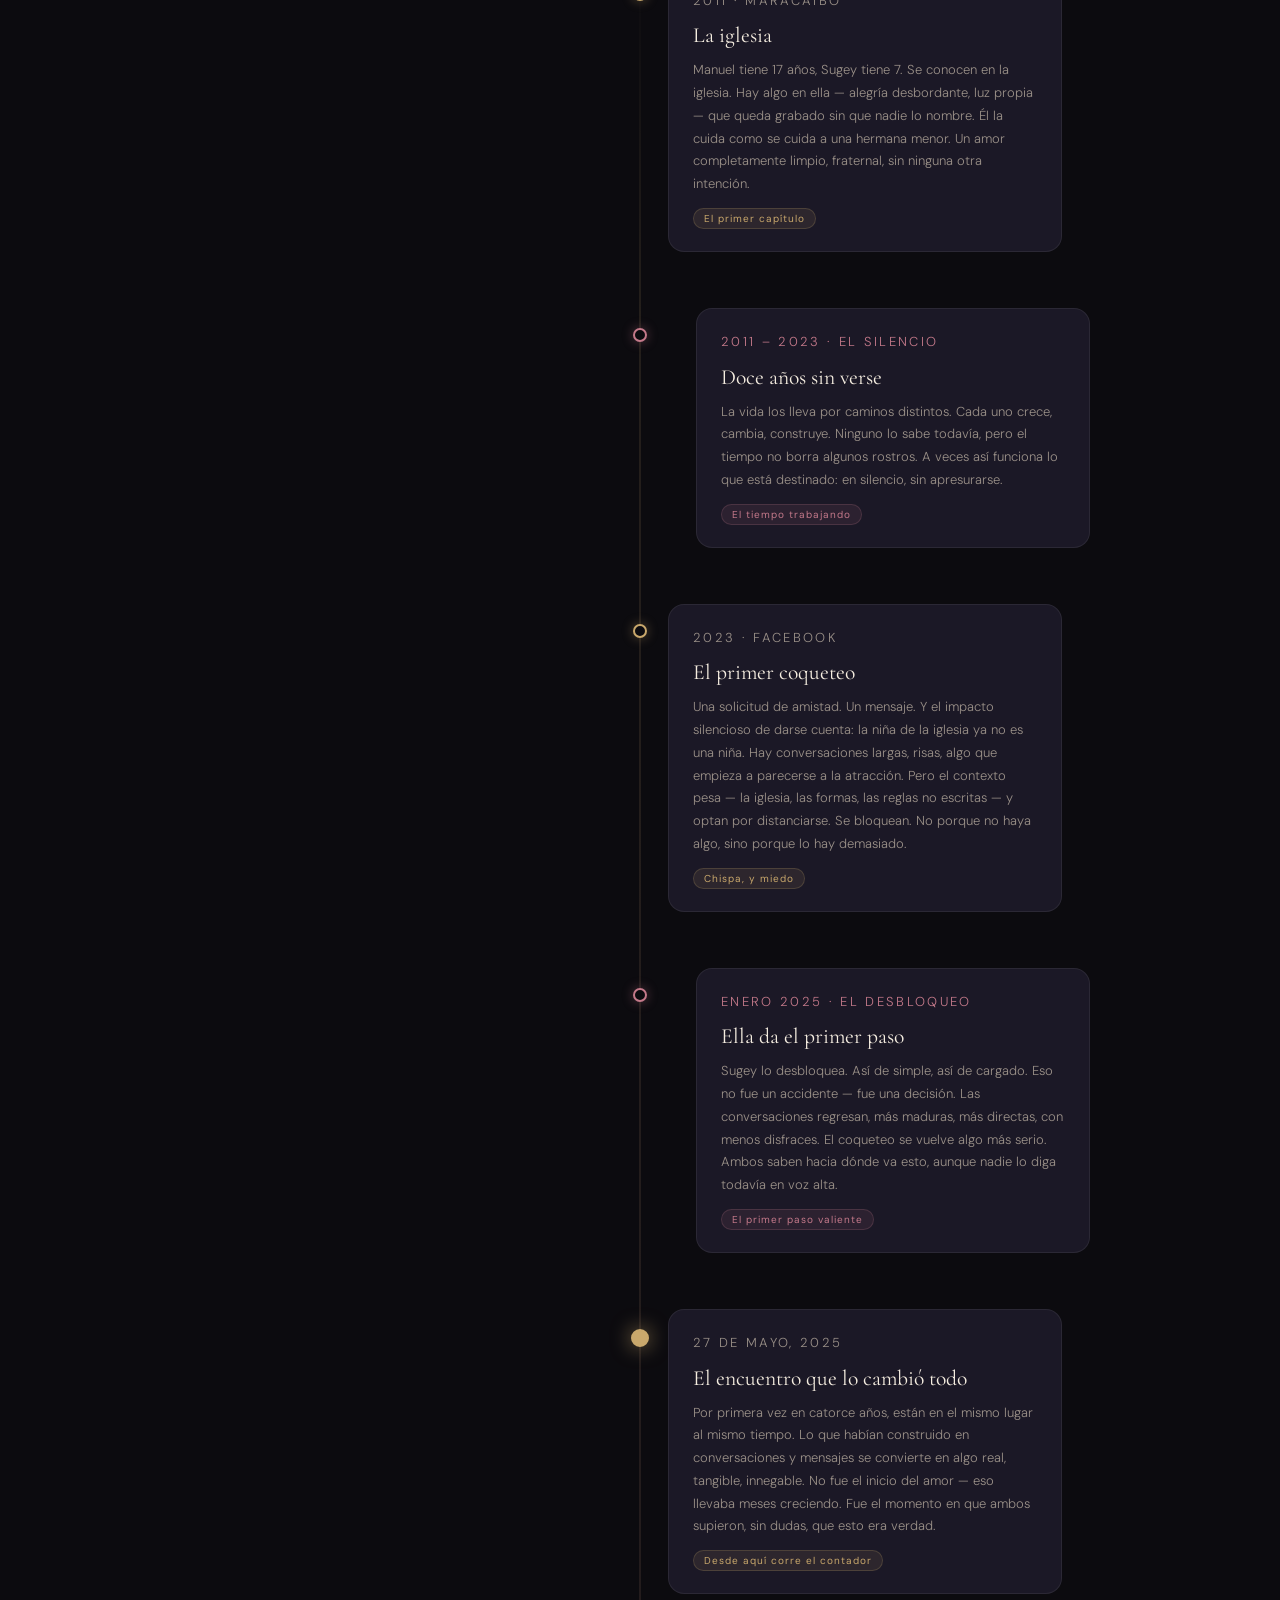
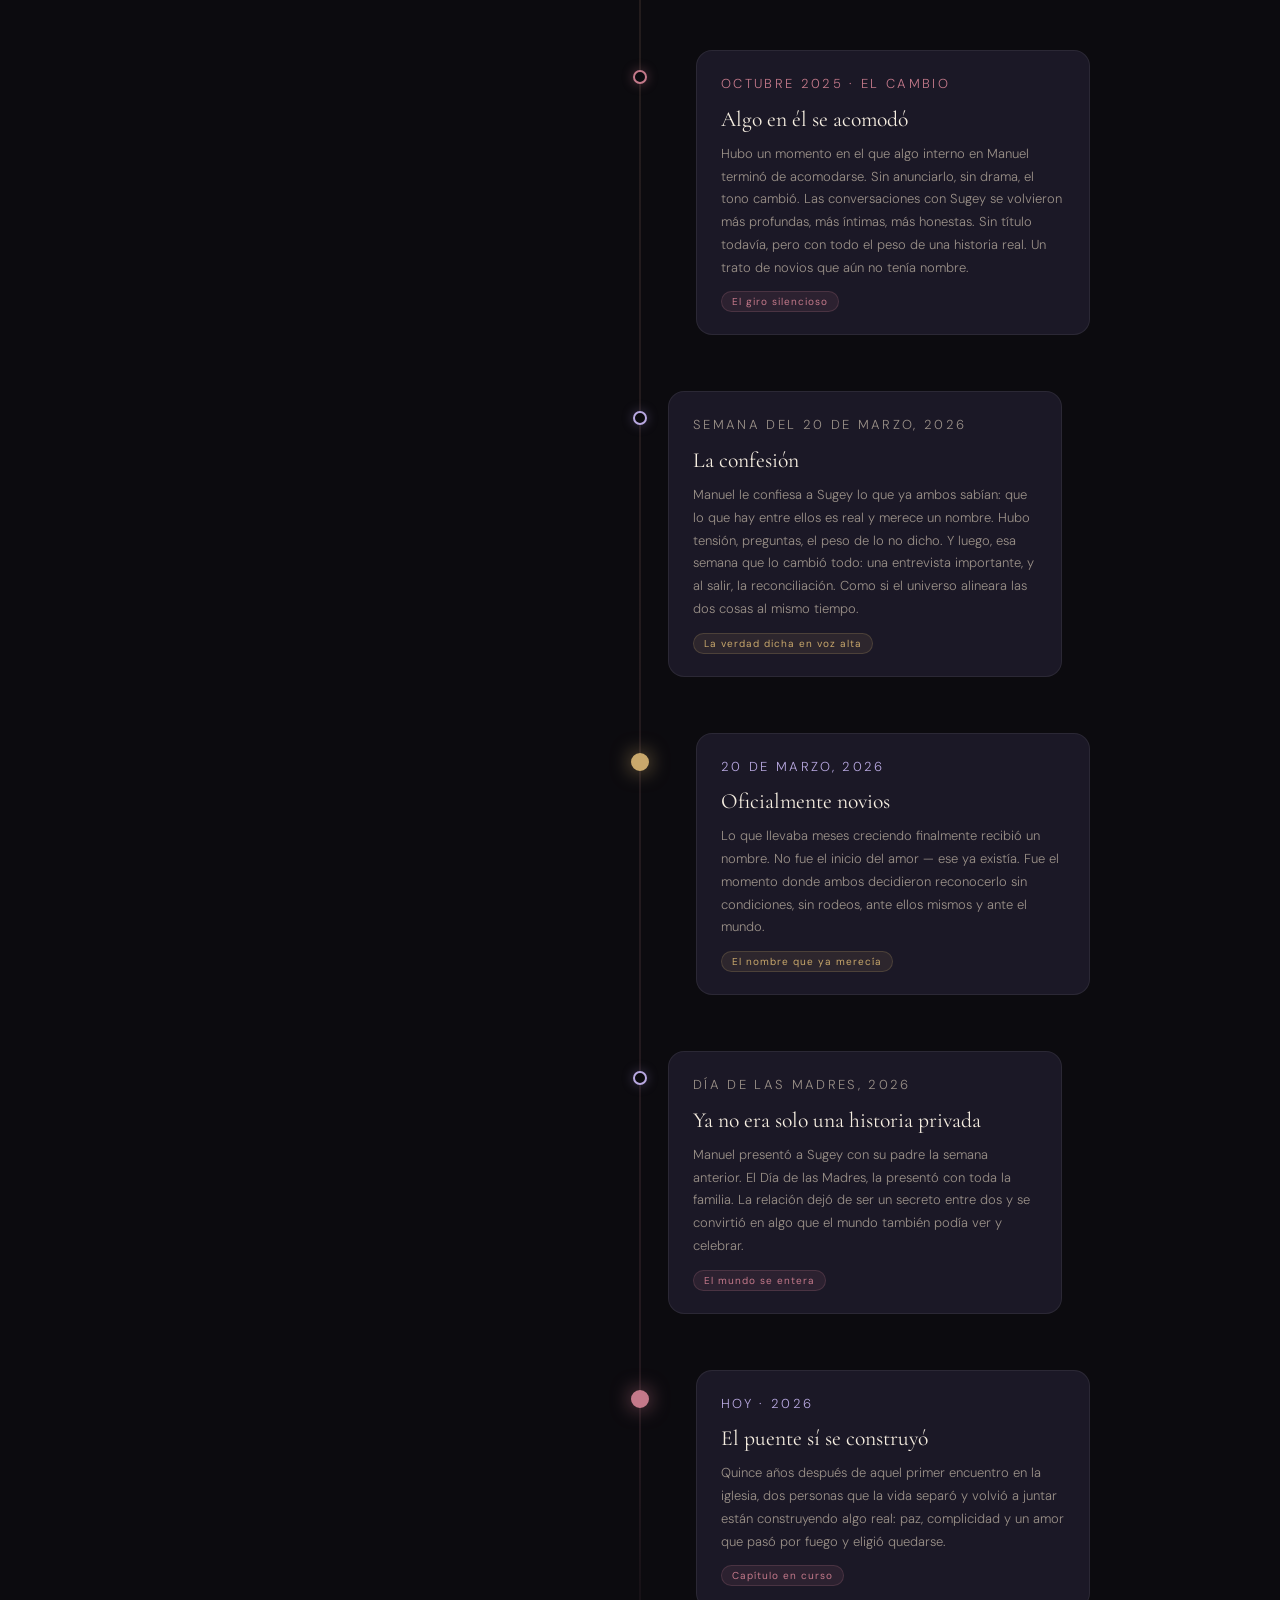
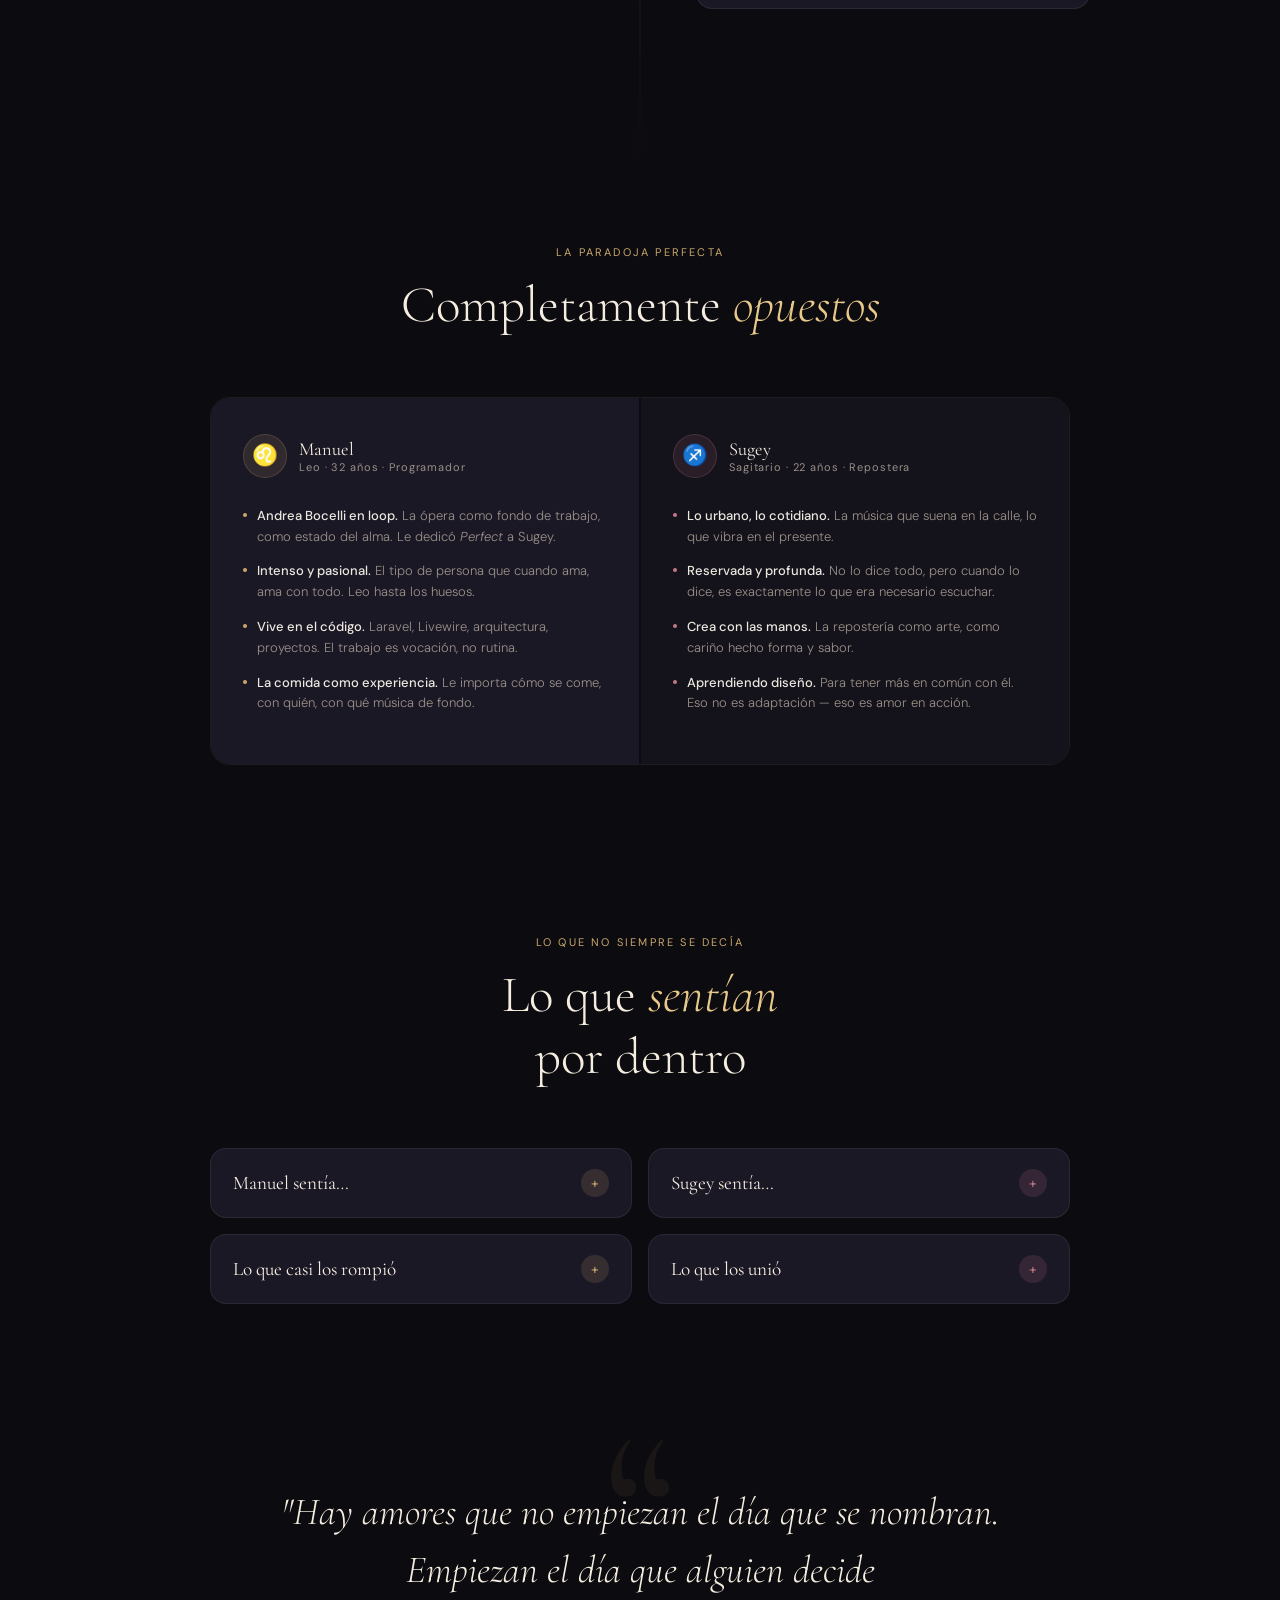
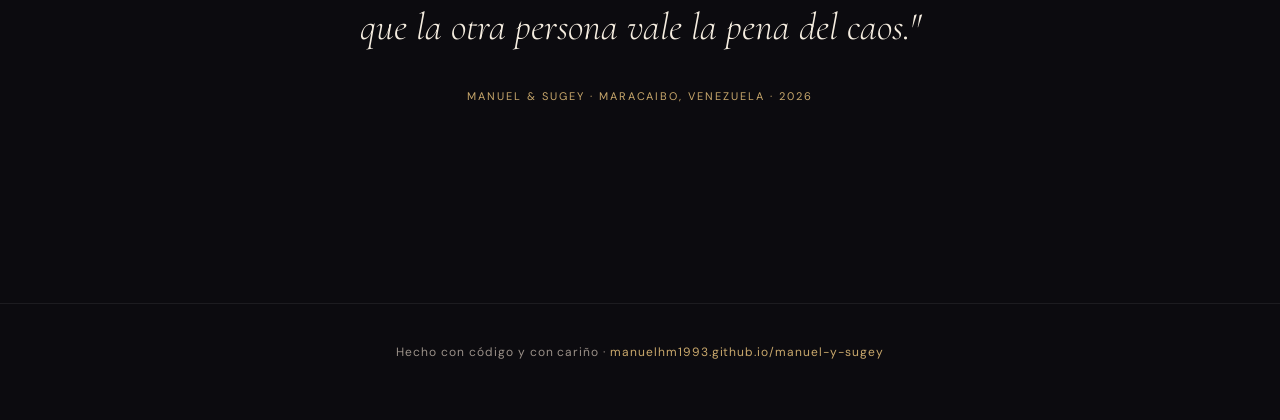
==== commit fc658bbf: "Corregir los sentimientos a 14px" ====
--- a/index.html
+++ b/index.html
@@ -180,7 +180,7 @@
 .feeling-card.open .feeling-icon { transform:rotate(45deg); }
 .feeling-body { max-height:0; overflow:hidden; transition:max-height .5s ease,padding .3s ease; padding:0 22px; }
 .feeling-card.open .feeling-body { max-height:300px; padding-bottom:20px; }
-.feeling-body p { font-size:13px; font-weight:300; color:var(--muted); line-height:1.8; font-family:var(--serif); font-style:italic; }
+.feeling-body p { font-size:14px; font-weight:300; color:var(--muted); line-height:1.8; font-family:var(--serif); font-style:italic; }
 
 /* FINAL */
 .final { width:min(720px,92%); margin:0 auto 120px; text-align:center; padding:80px 0; position:relative; }
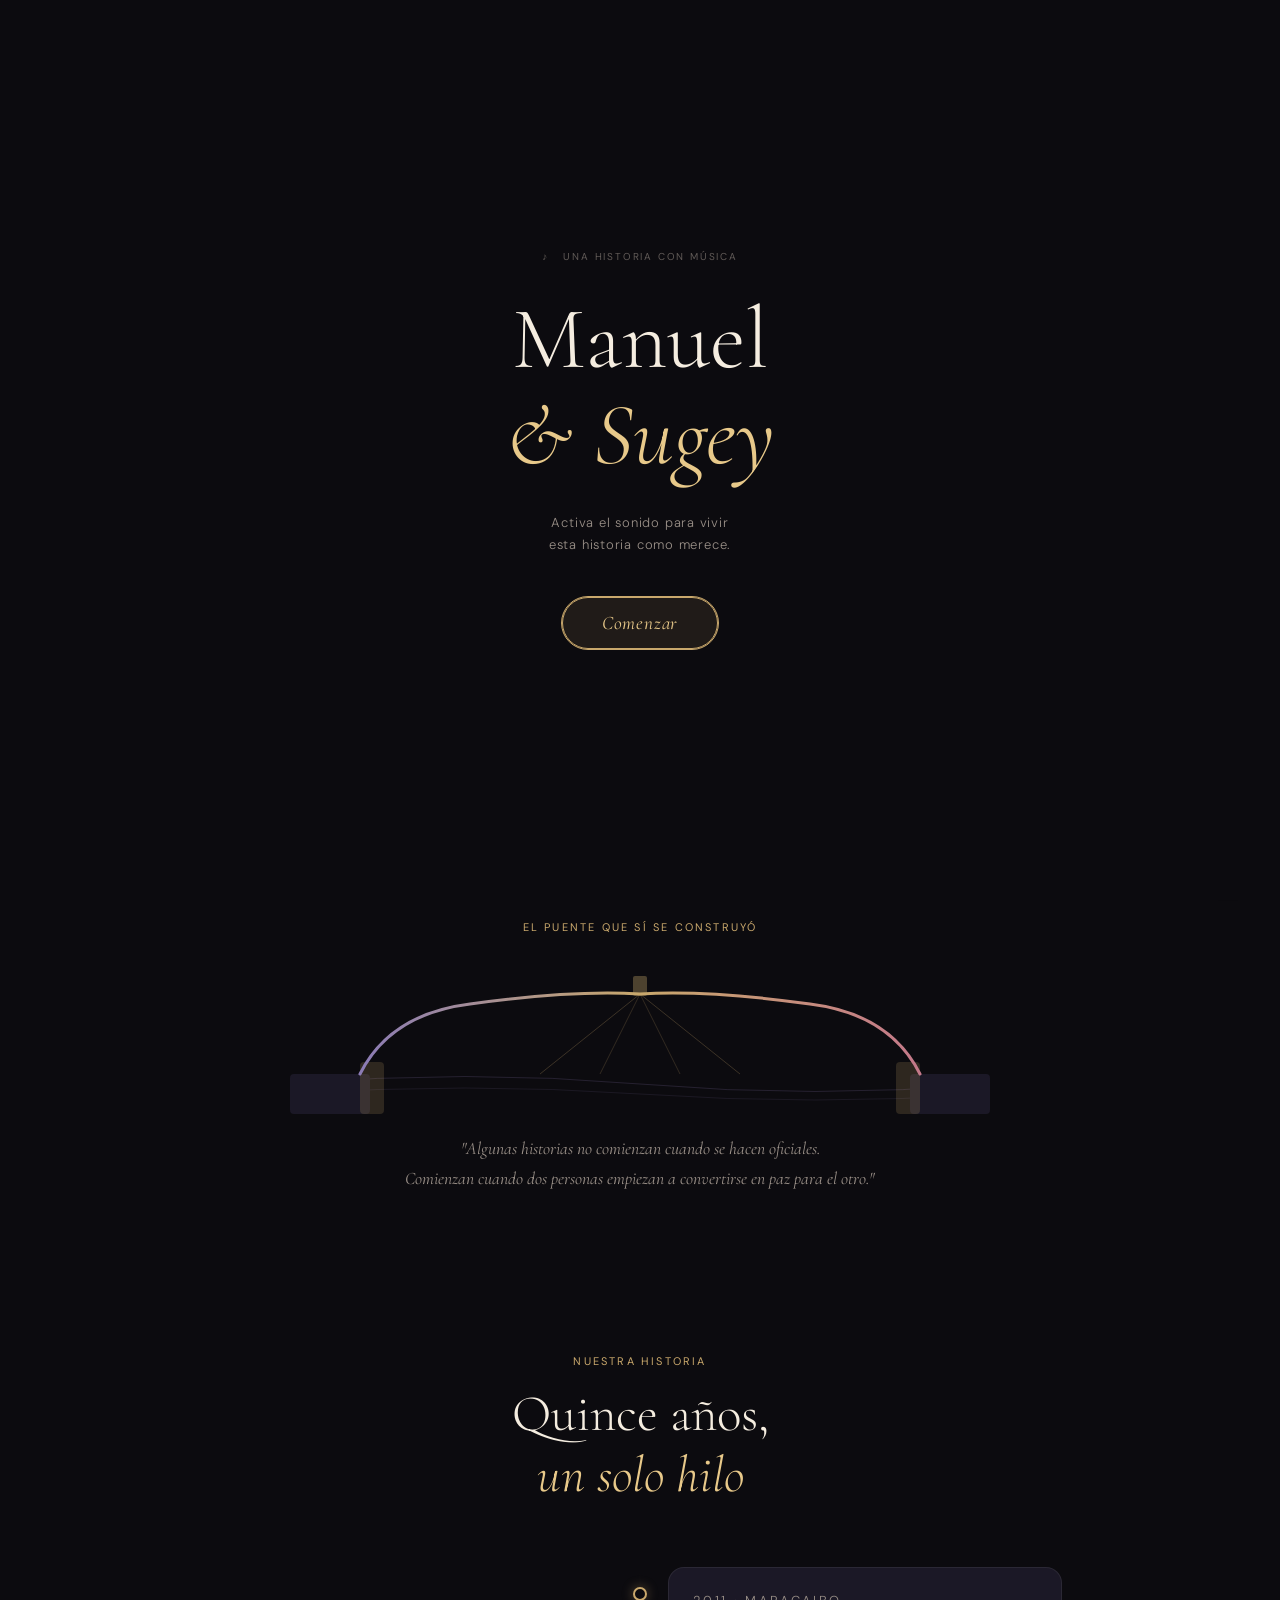
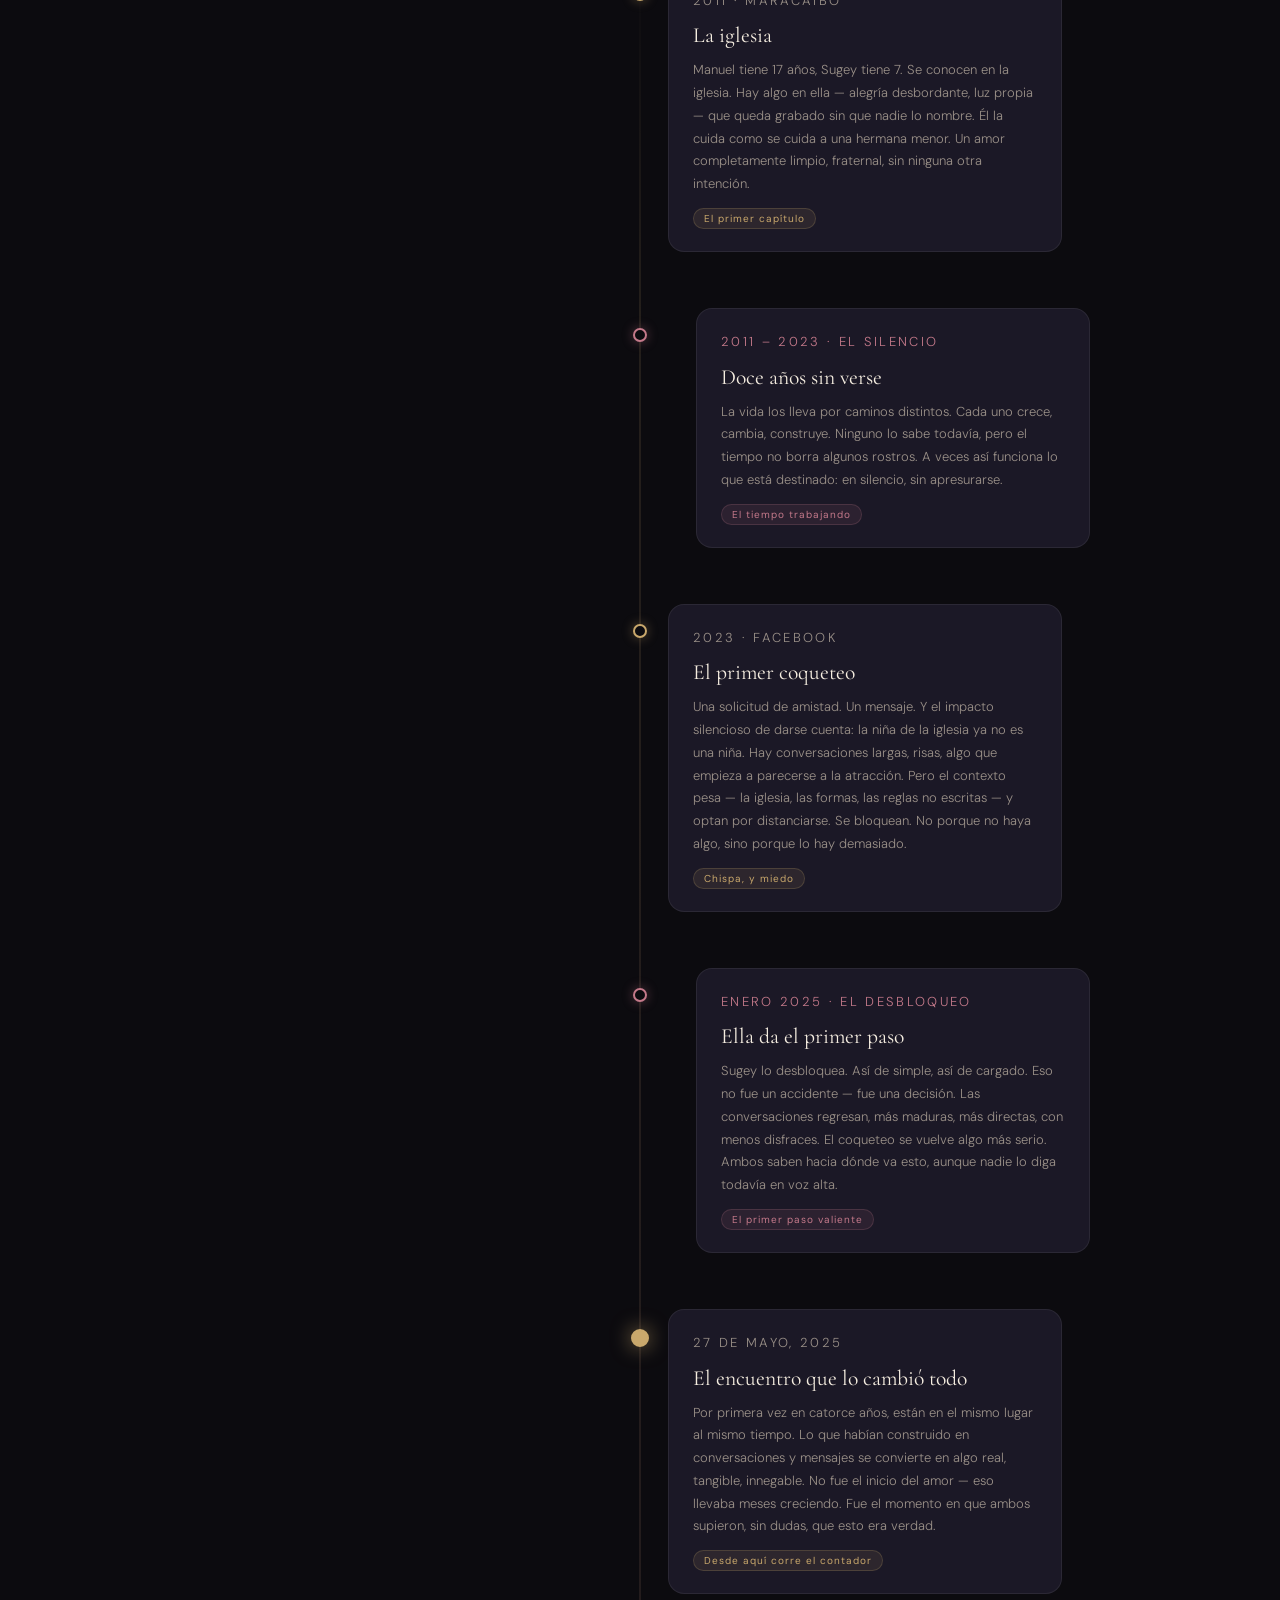
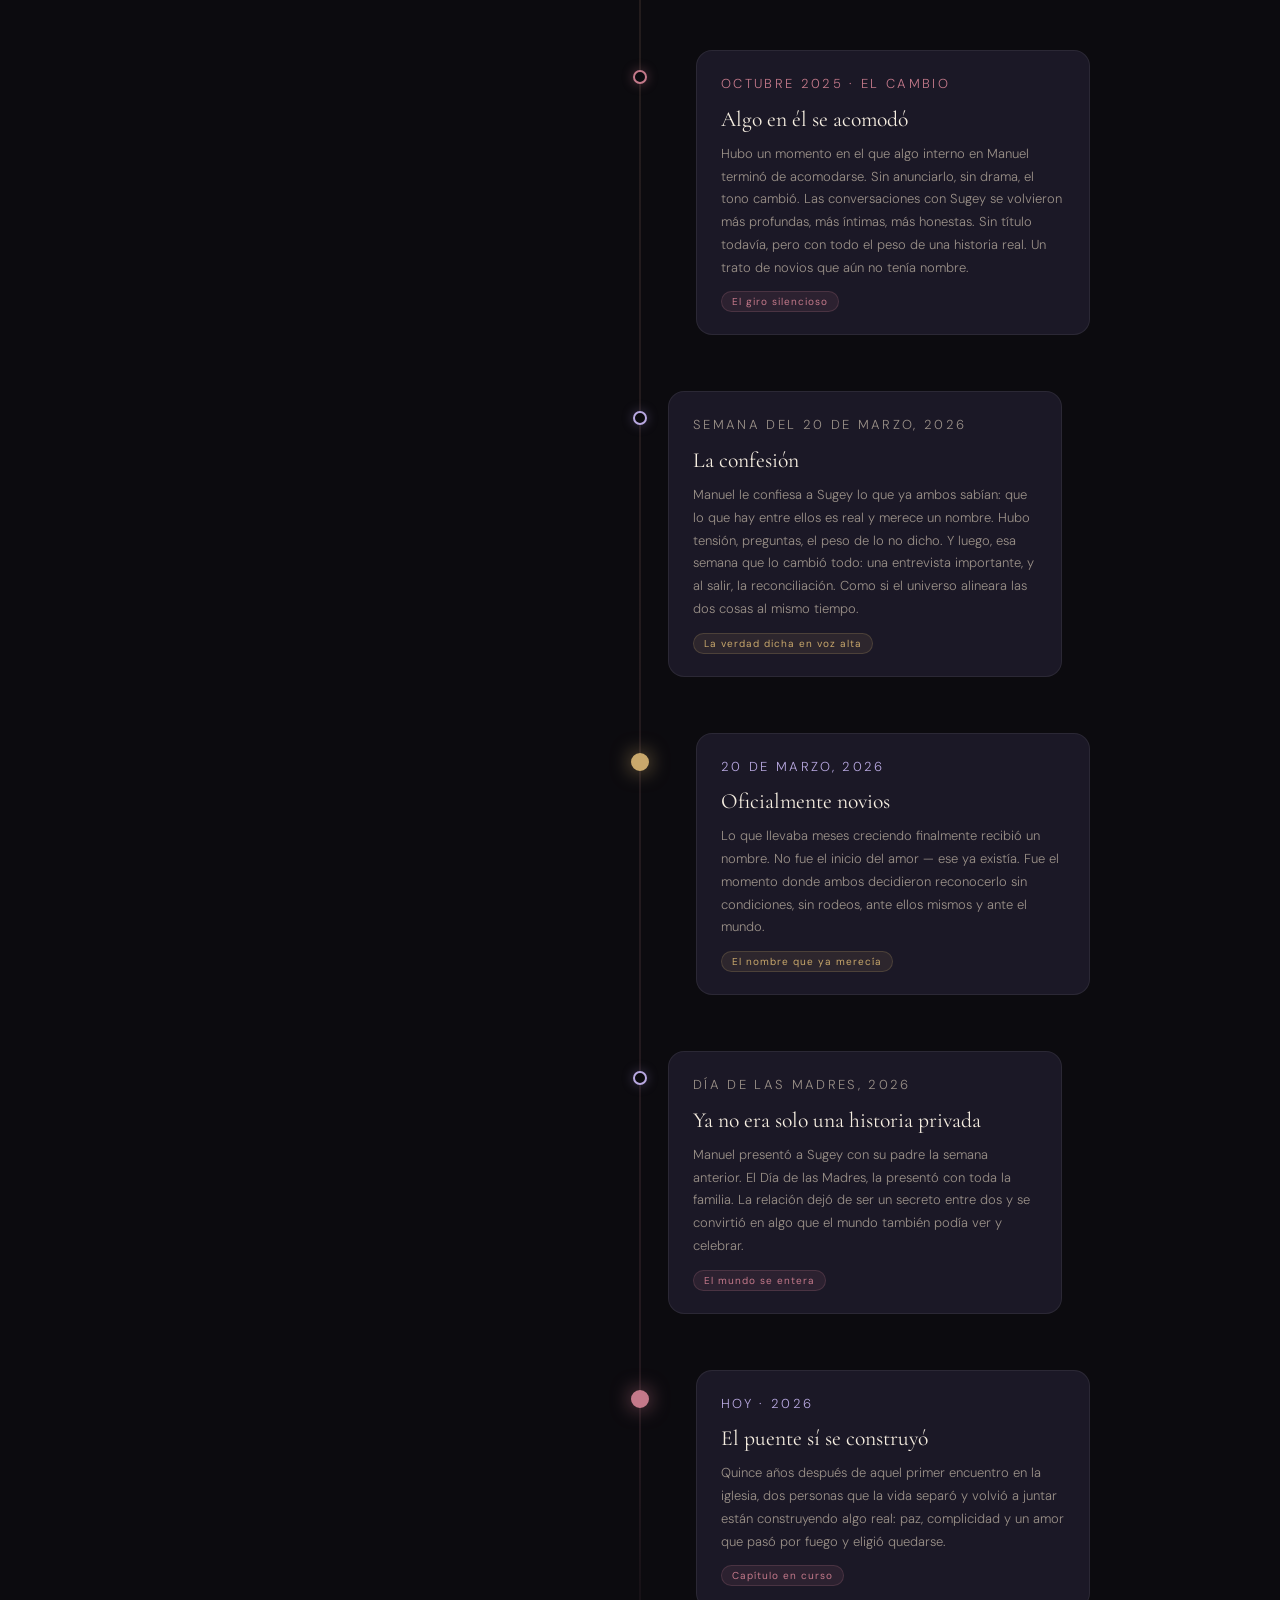
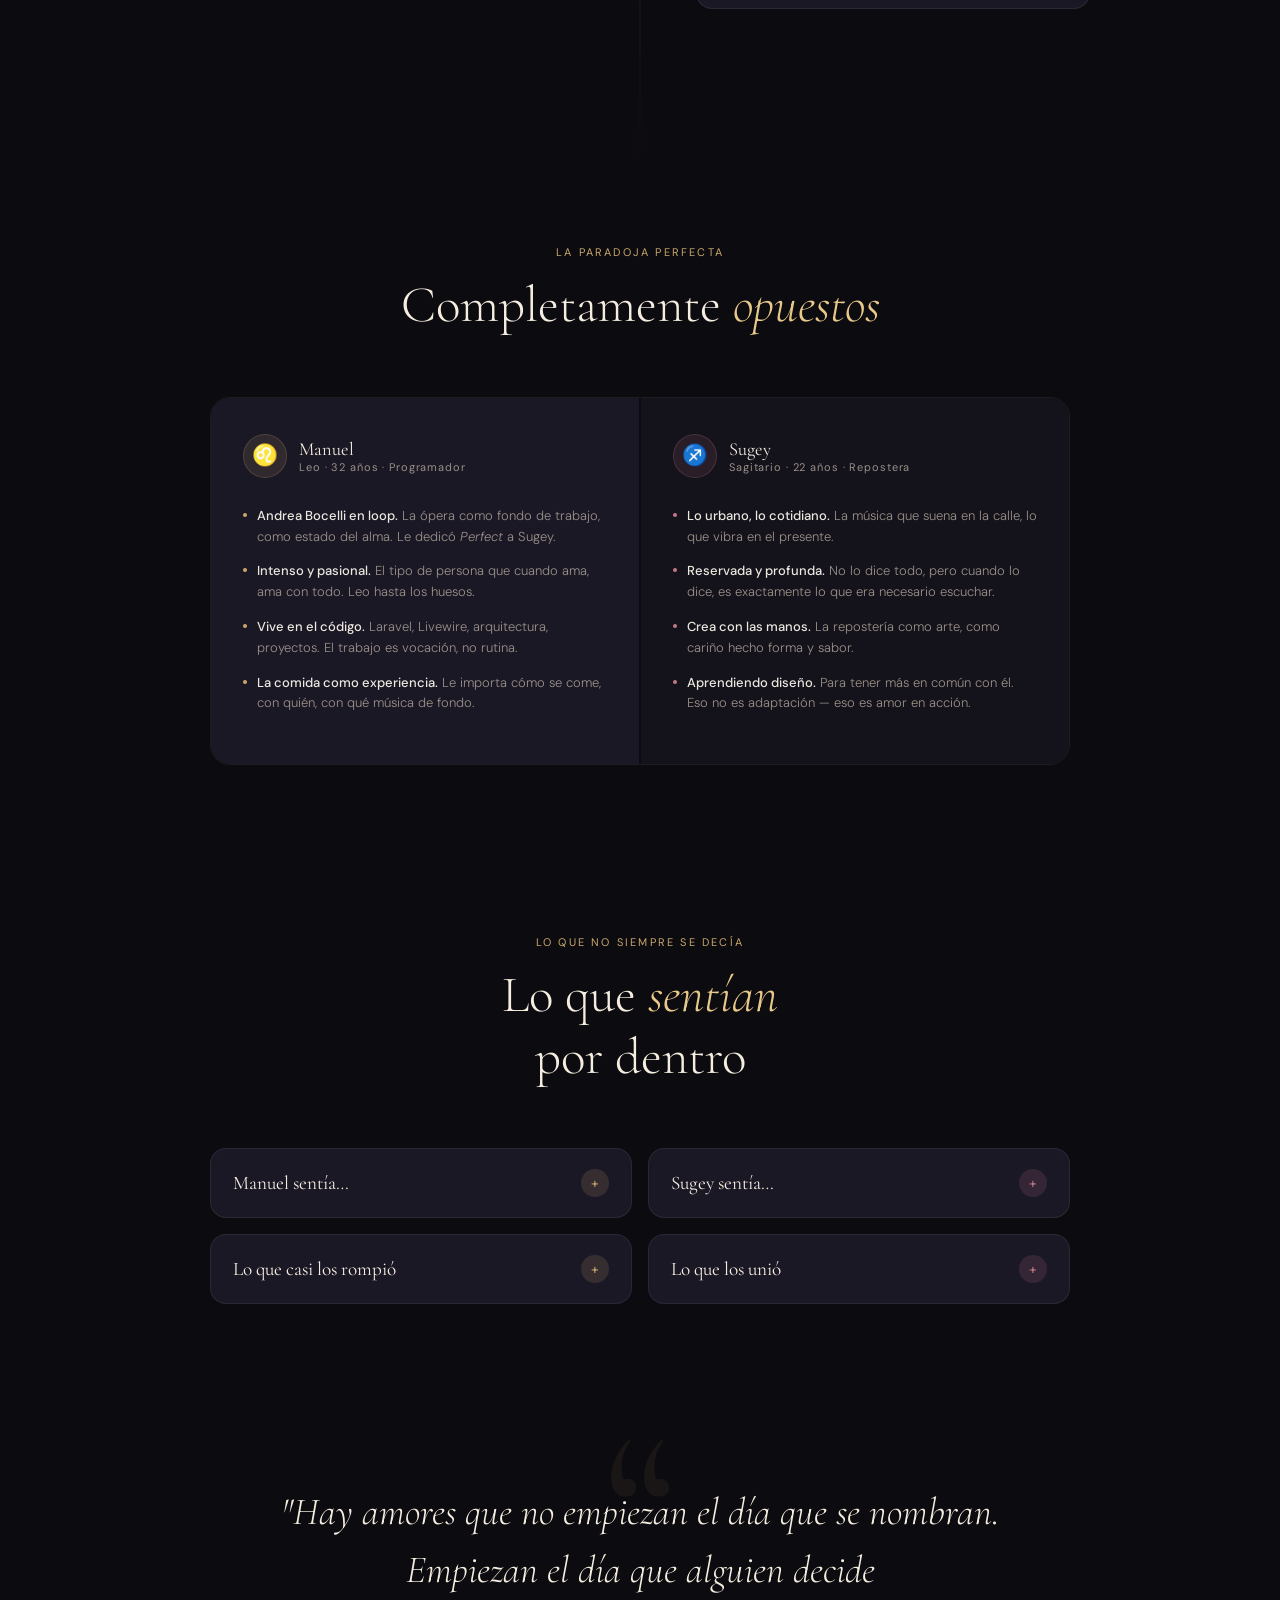
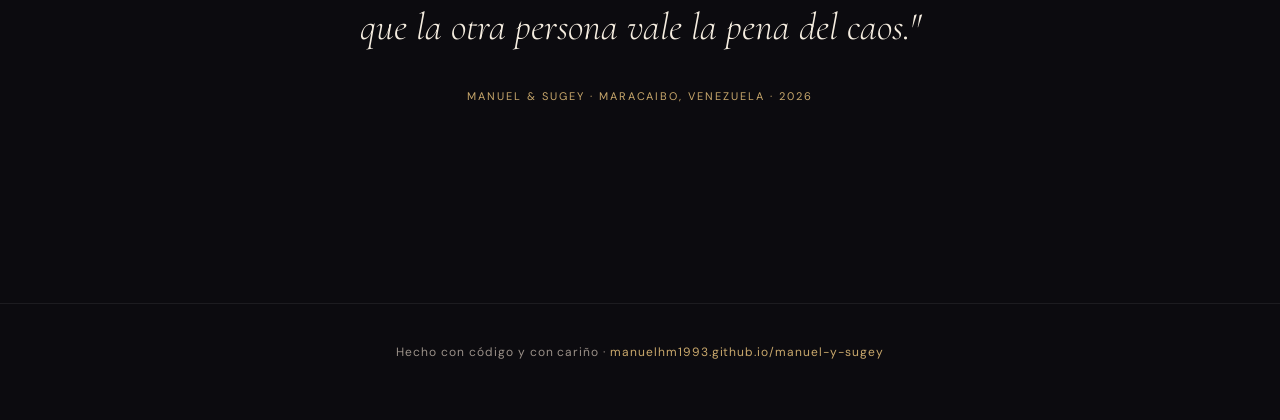
==== commit e993177f: "feat: overlay de bienvenida con autoplay al primer click" ====
--- a/index.html
+++ b/index.html
@@ -1,622 +1,1709 @@
-<!DOCTYPE html>
+<!doctype html>
 <html lang="es">
-<head>
-<meta charset="UTF-8"/>
-<meta name="viewport" content="width=device-width, initial-scale=1.0"/>
-<meta property="og:title" content="Manuel & Sugey — Una historia de 15 años"/>
-<meta property="og:description" content="Un Leo y una Sagitario. Un programador y una repostera. Completamente opuestos. Completamente hechos el uno para el otro."/>
-<title>Manuel & Sugey</title>
-<link rel="preconnect" href="https://fonts.googleapis.com">
-<link href="https://fonts.googleapis.com/css2?family=Cormorant+Garamond:ital,wght@0,300;0,400;0,600;1,300;1,400&family=DM+Sans:wght@300;400;500&display=swap" rel="stylesheet">
-<style>
-:root {
-  --bg:      #0c0b0f;
-  --surface: #14121a;
-  --card:    #1b1826;
-  --border:  rgba(255,255,255,.07);
-  --border2: rgba(255,255,255,.13);
-  --gold:    #c9a86c;
-  --gold2:   #e8c98a;
-  --rose:    #c4798a;
-  --rose2:   #e8a0b0;
-  --violet:  #8b7bb5;
-  --violet2: #b8a8e0;
-  --cream:   #f5ede0;
-  --text:    #ede8df;
-  --muted:   #9a9088;
-  --serif:   'Cormorant Garamond', Georgia, serif;
-  --sans:    'DM Sans', sans-serif;
-}
-*, *::before, *::after { box-sizing: border-box; margin: 0; padding: 0; }
-html { scroll-behavior: smooth; }
-body { font-family: var(--sans); background: var(--bg); color: var(--text); overflow-x: hidden; }
-
-body::before {
-  content: '';
-  position: fixed; inset: 0;
-  background-image: url("data:image/svg+xml,%3Csvg viewBox='0 0 256 256' xmlns='http://www.w3.org/2000/svg'%3E%3Cfilter id='n'%3E%3CfeTurbulence type='fractalNoise' baseFrequency='0.9' numOctaves='4' stitchTiles='stitch'/%3E%3C/filter%3E%3Crect width='100%25' height='100%25' filter='url(%23n)' opacity='0.04'/%3E%3C/svg%3E");
-  pointer-events: none; z-index: 1000; opacity: .5;
-}
-
-/* PROGRESS */
-#progress { position: fixed; top: 0; left: 0; height: 2px; background: linear-gradient(90deg,var(--gold),var(--rose)); width: 0%; z-index: 999; transition: width .1s linear; }
-
-/* MUSIC BUTTON */
-#music-btn {
-  position: fixed; bottom: 28px; right: 28px; z-index: 998;
-  width: 48px; height: 48px; border-radius: 50%;
-  background: var(--card); border: 0.5px solid var(--border2);
-  cursor: pointer; display: flex; align-items: center; justify-content: center;
-  font-size: 20px; transition: transform .2s, background .2s;
-  box-shadow: 0 4px 24px rgba(0,0,0,.4);
-}
-#music-btn:hover { transform: scale(1.1); background: var(--surface); }
-#music-btn.playing { border-color: var(--gold); }
-#music-note { transition: opacity .3s; }
-
-/* HERO */
-.hero {
-  min-height: 100svh;
-  display: flex; flex-direction: column;
-  align-items: center; justify-content: center;
-  text-align: center; padding: 60px 24px 100px;
-  position: relative; overflow: hidden;
-}
-.hero-glow { position: absolute; width: 600px; height: 600px; border-radius: 50%; pointer-events: none; }
-.glow-gold { background: radial-gradient(circle,rgba(201,168,108,.18) 0%,transparent 70%); top:-100px; left:50%; transform:translateX(-50%); }
-.glow-rose { background: radial-gradient(circle,rgba(196,121,138,.14) 0%,transparent 70%); bottom:-150px; right:-100px; }
-
-.hero-eyebrow { font-size:11px; font-weight:400; letter-spacing:.22em; text-transform:uppercase; color:var(--gold); margin-bottom:28px; opacity:0; animation:fadeUp .9s .2s forwards; }
-.hero-title { font-family:var(--serif); font-size:clamp(3.2rem,8vw,7rem); font-weight:300; line-height:1.05; color:var(--cream); margin-bottom:20px; opacity:0; animation:fadeUp .9s .4s forwards; }
-.hero-title em { font-style:italic; color:var(--gold2); }
-.hero-subtitle { font-size:15px; font-weight:300; color:var(--muted); max-width:480px; line-height:1.85; margin:0 auto 36px; opacity:0; animation:fadeUp .9s .6s forwards; }
-
-/* OPUESTOS BADGE */
-.opposites {
-  display: flex; align-items: center; gap: 14px;
-  margin-bottom: 44px;
-  opacity: 0; animation: fadeUp .9s .75s forwards;
-}
-.opp-pill {
-  display: flex; flex-direction: column; align-items: center; gap: 3px;
-  background: var(--card); border: 0.5px solid var(--border); border-radius: 12px;
-  padding: 10px 18px;
-}
-.opp-sign { font-family: var(--serif); font-size: 1.4rem; line-height: 1; }
-.opp-name { font-size: 10px; letter-spacing: .14em; text-transform: uppercase; color: var(--muted); }
-.opp-sep { font-family: var(--serif); font-size: 1.6rem; color: var(--gold); opacity: .5; }
-
-/* COUNTER */
-.counter-wrap { display:flex; gap:18px; justify-content:center; flex-wrap:wrap; margin-bottom:64px; opacity:0; animation:fadeUp .9s .9s forwards; }
-.counter-item { display:flex; flex-direction:column; align-items:center; gap:4px; }
-.counter-num { font-family:var(--serif); font-size:2.6rem; font-weight:300; color:var(--gold2); line-height:1; min-width:58px; text-align:center; }
-.counter-label { font-size:10px; letter-spacing:.14em; text-transform:uppercase; color:var(--muted); }
-.counter-sep { font-family:var(--serif); font-size:2rem; color:var(--border2); align-self:flex-end; padding-bottom:4px; }
-.counter-since { font-size:11px; letter-spacing:.12em; text-transform:uppercase; color:var(--muted); opacity:.7; text-align:center; margin-top:-50px; margin-bottom:64px; opacity:0; animation:fadeUp .9s 1s forwards; }
-
-.scroll-hint { position:absolute; bottom:36px; left:50%; transform:translateX(-50%); display:flex; flex-direction:column; align-items:center; gap:8px; opacity:0; animation:fadeUp .9s 1.3s forwards; }
-.scroll-line { width:1px; height:40px; background:linear-gradient(to bottom,var(--gold),transparent); animation:scrollPulse 2s ease-in-out infinite; }
-.scroll-text { font-size:10px; letter-spacing:.18em; text-transform:uppercase; color:var(--muted); }
-
-/* BRIDGE */
-.bridge-section { width:100%; max-width:900px; margin:0 auto; padding:20px 24px 80px; display:flex; flex-direction:column; align-items:center; gap:20px; }
-.bridge-label { font-size:11px; letter-spacing:.2em; text-transform:uppercase; color:var(--gold); text-align:center; }
-#bridge-svg { width:100%; max-width:700px; }
-#bridge-path { stroke-dasharray:1200; stroke-dashoffset:1200; transition:stroke-dashoffset 2s ease; }
-#bridge-path.drawn { stroke-dashoffset:0; }
-.bridge-caption { font-family:var(--serif); font-size:1.1rem; font-style:italic; color:var(--muted); text-align:center; max-width:500px; line-height:1.7; }
-
-/* SECTION HEADER */
-.section-header { text-align:center; padding:80px 24px 60px; max-width:600px; margin:0 auto; }
-.section-tag { font-size:11px; letter-spacing:.2em; text-transform:uppercase; color:var(--gold); margin-bottom:16px; }
-.section-title { font-family:var(--serif); font-size:clamp(2rem,5vw,3.2rem); font-weight:300; color:var(--cream); line-height:1.2; }
-.section-title em { font-style:italic; color:var(--gold2); }
-
-/* TIMELINE */
-.timeline { width:min(900px,92%); margin:0 auto; padding-bottom:100px; position:relative; }
-.tl-spine { position:absolute; left:50%; top:0; bottom:0; width:1px; transform:translateX(-50%); background:linear-gradient(to bottom,transparent,var(--gold) 10%,var(--rose) 90%,transparent); opacity:.25; }
-
-.tl-item { display:grid; grid-template-columns:1fr 56px 1fr; align-items:start; margin-bottom:56px; opacity:0; transform:translateY(32px); transition:opacity .7s ease,transform .7s ease; }
-.tl-item.visible { opacity:1; transform:translateY(0); }
-.tl-left { padding-right:28px; }
-.tl-right { padding-left:28px; }
-.tl-center { display:flex; flex-direction:column; align-items:center; padding-top:20px; gap:6px; }
-.tl-dot { width:14px; height:14px; border-radius:50%; border:2px solid var(--gold); background:var(--bg); box-shadow:0 0 12px rgba(201,168,108,.4); flex-shrink:0; }
-.tl-dot.rose { border-color:var(--rose); box-shadow:0 0 12px rgba(196,121,138,.4); }
-.tl-dot.violet { border-color:var(--violet2); box-shadow:0 0 12px rgba(139,123,181,.4); }
-.tl-dot.filled { background:var(--gold); width:18px; height:18px; box-shadow:0 0 20px rgba(201,168,108,.7); }
-.tl-dot.filled-rose { background:var(--rose); width:18px; height:18px; border-color:var(--rose); box-shadow:0 0 20px rgba(196,121,138,.7); }
-
-.tl-item:nth-child(odd) .tl-left  { order:1; }
-.tl-item:nth-child(odd) .tl-center{ order:2; }
-.tl-item:nth-child(odd) .tl-right { order:3; }
-.tl-item:nth-child(even) .tl-left { order:3; }
-.tl-item:nth-child(even) .tl-center{ order:2; }
-.tl-item:nth-child(even) .tl-right { order:1; }
-
-.tl-card { background:var(--card); border:0.5px solid var(--border); border-radius:16px; padding:22px 24px; transition:border-color .3s,transform .3s; }
-.tl-card:hover { border-color:var(--border2); transform:translateY(-4px); }
-.tl-era { font-size:10px; letter-spacing:.18em; text-transform:uppercase; color:var(--gold); margin-bottom:10px; font-weight:400; }
-.tl-era.rose { color:var(--rose); }
-.tl-era.violet { color:var(--violet2); }
-.tl-card h3 { font-family:var(--serif); font-size:1.35rem; font-weight:400; color:var(--cream); line-height:1.25; margin-bottom:10px; }
-.tl-card p { font-size:13px; font-weight:300; color:var(--muted); line-height:1.75; }
-.tl-tag { display:inline-block; font-size:10px; letter-spacing:.1em; padding:3px 10px; border-radius:999px; margin-top:12px; font-weight:400; }
-.tl-tag.gold { background:rgba(201,168,108,.1); color:var(--gold); border:0.5px solid rgba(201,168,108,.2); }
-.tl-tag.rose { background:rgba(196,121,138,.1); color:var(--rose); border:0.5px solid rgba(196,121,138,.2); }
-
-/* OPPOSITES SECTION */
-.opp-section { width:min(860px,92%); margin:0 auto 90px; }
-.opp-grid { display:grid; grid-template-columns:1fr 1fr; gap:2px; border-radius:20px; overflow:hidden; border:0.5px solid var(--border); }
-.opp-col { background:var(--card); padding:36px 32px; }
-.opp-col.right { background:var(--surface); }
-.opp-col-header { display:flex; align-items:center; gap:12px; margin-bottom:28px; }
-.opp-avatar { width:44px; height:44px; border-radius:50%; display:flex; align-items:center; justify-content:center; font-family:var(--serif); font-size:1.3rem; }
-.opp-avatar.m { background:rgba(201,168,108,.12); color:var(--gold2); border:0.5px solid rgba(201,168,108,.2); }
-.opp-avatar.s { background:rgba(196,121,138,.12); color:var(--rose2); border:0.5px solid rgba(196,121,138,.2); }
-.opp-person { font-family:var(--serif); font-size:1.15rem; color:var(--cream); }
-.opp-sign2 { font-size:11px; color:var(--muted); letter-spacing:.08em; }
-.opp-trait { display:flex; align-items:flex-start; gap:10px; margin-bottom:14px; }
-.opp-dot2 { width:4px; height:4px; border-radius:50%; margin-top:7px; flex-shrink:0; }
-.opp-dot2.gold { background:var(--gold); }
-.opp-dot2.rose { background:var(--rose); }
-.opp-trait p { font-size:13px; color:var(--muted); line-height:1.6; font-weight:300; }
-.opp-trait strong { color:var(--text); font-weight:500; }
-.opp-connector { display:flex; align-items:center; justify-content:center; padding:40px 0; background:var(--card); border-left:0.5px solid var(--border); border-right:0.5px solid var(--border); }
-.opp-connector-inner { display:flex; flex-direction:column; align-items:center; gap:8px; }
-.opp-vs { font-family:var(--serif); font-size:2.2rem; font-weight:300; color:var(--gold); opacity:.5; }
-.opp-but { font-size:10px; letter-spacing:.2em; text-transform:uppercase; color:var(--muted); }
-
-/* FEELINGS */
-.feelings-section { width:min(860px,92%); margin:0 auto 100px; }
-.feelings-grid { display:grid; grid-template-columns:1fr 1fr; gap:16px; }
-.feeling-card { background:var(--card); border:0.5px solid var(--border); border-radius:16px; overflow:hidden; cursor:pointer; transition:border-color .3s; }
-.feeling-card:hover { border-color:var(--border2); }
-.feeling-head { display:flex; align-items:center; justify-content:space-between; padding:20px 22px; }
-.feeling-name { font-family:var(--serif); font-size:1.2rem; font-weight:400; color:var(--cream); }
-.feeling-icon { width:28px; height:28px; border-radius:50%; display:flex; align-items:center; justify-content:center; font-size:14px; flex-shrink:0; transition:transform .3s; }
-.feeling-card.m .feeling-icon { background:rgba(201,168,108,.15); color:var(--gold); }
-.feeling-card.s .feeling-icon { background:rgba(196,121,138,.15); color:var(--rose); }
-.feeling-card.open .feeling-icon { transform:rotate(45deg); }
-.feeling-body { max-height:0; overflow:hidden; transition:max-height .5s ease,padding .3s ease; padding:0 22px; }
-.feeling-card.open .feeling-body { max-height:300px; padding-bottom:20px; }
-.feeling-body p { font-size:14px; font-weight:300; color:var(--muted); line-height:1.8; font-family:var(--serif); font-style:italic; }
-
-/* FINAL */
-.final { width:min(720px,92%); margin:0 auto 120px; text-align:center; padding:80px 0; position:relative; }
-.final::before { content:'\201C'; font-family:var(--serif); font-size:14rem; line-height:.6; color:var(--gold); opacity:.07; position:absolute; top:40px; left:50%; transform:translateX(-50%); pointer-events:none; user-select:none; }
-.final-quote { font-family:var(--serif); font-size:clamp(1.5rem,3.5vw,2.4rem); font-weight:300; font-style:italic; color:var(--cream); line-height:1.5; margin-bottom:32px; }
-.final-attr { font-size:11px; letter-spacing:.18em; text-transform:uppercase; color:var(--gold); }
-
-footer { text-align:center; padding:40px 24px 60px; border-top:0.5px solid var(--border); font-size:12px; color:var(--muted); letter-spacing:.08em; }
-footer a { color:var(--gold); text-decoration:none; }
-
-@keyframes fadeUp { from{opacity:0;transform:translateY(20px)} to{opacity:1;transform:translateY(0)} }
-@keyframes scrollPulse { 0%,100%{opacity:.4} 50%{opacity:1} }
-@keyframes spin { to{transform:rotate(360deg)} }
-.spinning { animation:spin 3s linear infinite; }
-
-@media(max-width:640px){
-  .tl-spine{left:20px}
-  .tl-item{grid-template-columns:40px 1fr;margin-bottom:36px}
-  .tl-item:nth-child(odd) .tl-left,
-  .tl-item:nth-child(even) .tl-left{display:none;order:3}
-  .tl-item:nth-child(odd) .tl-center,
-  .tl-item:nth-child(even) .tl-center{order:1}
-  .tl-item:nth-child(odd) .tl-right,
-  .tl-item:nth-child(even) .tl-right{order:2;padding-left:16px;padding-right:0}
-  .feelings-grid,.opp-grid{grid-template-columns:1fr}
-  .opp-connector{display:none}
-  .counter-wrap{gap:12px}
-  .counter-num{font-size:2rem}
-}
-</style>
-</head>
-<body>
-
-<div id="progress"></div>
-
-<!-- MUSIC -->
-<button id="music-btn" title="Reproducir Perfect — Andrea Bocelli & Ed Sheeran" onclick="toggleMusic()">
-  <span id="music-note">♪</span>
-</button>
-<audio id="bg-music" loop>
-  <source src="https://www.soundhelix.com/examples/mp3/SoundHelix-Song-1.mp3" type="audio/mpeg">
-</audio>
-
-<!-- ═══ HERO ═══ -->
-<section class="hero">
-  <div class="hero-glow glow-gold"></div>
-  <div class="hero-glow glow-rose"></div>
-
-  <p class="hero-eyebrow">Una historia de quince años · Leo &amp; Sagitario</p>
-
-  <h1 class="hero-title">Manuel<br><em>&amp; Sugey</em></h1>
-
-  <p class="hero-subtitle">
-    Un programador apasionado por la ópera.<br>
-    Una repostera que vive en lo urbano.<br>
-    Completamente opuestos.<br>
-    <em style="font-family:var(--serif);font-style:italic;color:var(--gold2);font-size:1.05em;">Completamente hechos el uno para el otro.</em>
-  </p>
-
-  <div class="opposites">
-    <div class="opp-pill">
-      <span class="opp-sign" style="color:var(--gold2);">♌</span>
-      <span class="opp-name">Manuel · Leo</span>
-    </div>
-    <span class="opp-sep">∞</span>
-    <div class="opp-pill">
-      <span class="opp-sign" style="color:var(--rose2);">♐</span>
-      <span class="opp-name">Sugey · Sagitario</span>
-    </div>
-  </div>
-
-  <div class="counter-wrap" id="counter">
-    <div class="counter-item"><span class="counter-num" id="c-years">0</span><span class="counter-label">años</span></div>
-    <span class="counter-sep">·</span>
-    <div class="counter-item"><span class="counter-num" id="c-months">0</span><span class="counter-label">meses</span></div>
-    <span class="counter-sep">·</span>
-    <div class="counter-item"><span class="counter-num" id="c-days">0</span><span class="counter-label">días</span></div>
-    <span class="counter-sep">·</span>
-    <div class="counter-item"><span class="counter-num" id="c-hours">00</span><span class="counter-label">horas</span></div>
-    <span class="counter-sep">·</span>
-    <div class="counter-item"><span class="counter-num" id="c-mins">00</span><span class="counter-label">min</span></div>
-    <span class="counter-sep">·</span>
-    <div class="counter-item"><span class="counter-num" id="c-secs">00</span><span class="counter-label">seg</span></div>
-  </div>
-  <p class="counter-since">desde el primer encuentro · 27 de mayo, 2025</p>
-
-  <div class="scroll-hint">
-    <span class="scroll-text">Desplaza</span>
-    <div class="scroll-line"></div>
-  </div>
-</section>
-
-<!-- ═══ BRIDGE ═══ -->
-<div class="bridge-section">
-  <p class="bridge-label">El puente que sí se construyó</p>
-  <svg id="bridge-svg" viewBox="0 0 700 160" fill="none" xmlns="http://www.w3.org/2000/svg">
-    <path d="M0 130 Q175 115 350 130 Q525 145 700 130" stroke="rgba(139,123,181,.2)" stroke-width="1" fill="none"/>
-    <path d="M0 140 Q175 128 350 140 Q525 152 700 140" stroke="rgba(139,123,181,.12)" stroke-width="1" fill="none"/>
-    <rect x="0" y="120" width="80" height="40" rx="4" fill="#1b1826"/>
-    <rect x="70" y="108" width="24" height="52" rx="4" fill="#c9a86c" opacity=".18"/>
-    <rect x="620" y="120" width="80" height="40" rx="4" fill="#1b1826"/>
-    <rect x="606" y="108" width="24" height="52" rx="4" fill="#c9a86c" opacity=".18"/>
-    <path id="bridge-path" d="M70 120 Q100 60 180 50 Q280 36 350 40 Q420 36 520 50 Q600 60 630 120" stroke="url(#bridgeGrad)" stroke-width="3" stroke-linecap="round" fill="none"/>
-    <line x1="350" y1="40" x2="250" y2="120" stroke="rgba(201,168,108,.25)" stroke-width="1"/>
-    <line x1="350" y1="40" x2="310" y2="120" stroke="rgba(201,168,108,.2)" stroke-width="1"/>
-    <line x1="350" y1="40" x2="390" y2="120" stroke="rgba(201,168,108,.2)" stroke-width="1"/>
-    <line x1="350" y1="40" x2="450" y2="120" stroke="rgba(201,168,108,.25)" stroke-width="1"/>
-    <rect x="343" y="22" width="14" height="20" rx="2" fill="#c9a86c" opacity=".35"/>
-    <defs>
-      <linearGradient id="bridgeGrad" x1="70" y1="0" x2="630" y2="0" gradientUnits="userSpaceOnUse">
-        <stop offset="0%" stop-color="#8b7bb5"/>
-        <stop offset="50%" stop-color="#c9a86c"/>
-        <stop offset="100%" stop-color="#c4798a"/>
-      </linearGradient>
-    </defs>
-  </svg>
-  <p class="bridge-caption">
-    "Algunas historias no comienzan cuando se hacen oficiales.<br>
-    Comienzan cuando dos personas empiezan a convertirse en paz para el otro."
-  </p>
-</div>
-
-<!-- ═══ TIMELINE ═══ -->
-<div class="section-header">
-  <p class="section-tag">Nuestra historia</p>
-  <h2 class="section-title">Quince años,<br><em>un solo hilo</em></h2>
-</div>
-
-<section class="timeline">
-  <div class="tl-spine"></div>
-
-  <!-- 1 -->
-  <div class="tl-item">
-    <div class="tl-left">
-      <div class="tl-card">
-        <p class="tl-era">2011 · Maracaibo</p>
-        <h3>La iglesia</h3>
-        <p>Manuel tiene 17 años, Sugey tiene 7. Se conocen en la iglesia. Hay algo en ella — alegría desbordante, luz propia — que queda grabado sin que nadie lo nombre. Él la cuida como se cuida a una hermana menor. Un amor completamente limpio, fraternal, sin ninguna otra intención.</p>
-        <span class="tl-tag gold">El primer capítulo</span>
-      </div>
-    </div>
-    <div class="tl-center"><div class="tl-dot"></div></div>
-    <div class="tl-right"></div>
-  </div>
-
-  <!-- 2 -->
-  <div class="tl-item">
-    <div class="tl-left"></div>
-    <div class="tl-center"><div class="tl-dot rose"></div></div>
-    <div class="tl-right">
-      <div class="tl-card">
-        <p class="tl-era rose">2011 – 2023 · El silencio</p>
-        <h3>Doce años sin verse</h3>
-        <p>La vida los lleva por caminos distintos. Cada uno crece, cambia, construye. Ninguno lo sabe todavía, pero el tiempo no borra algunos rostros. A veces así funciona lo que está destinado: en silencio, sin apresurarse.</p>
-        <span class="tl-tag rose">El tiempo trabajando</span>
-      </div>
-    </div>
-  </div>
-
-  <!-- 3 -->
-  <div class="tl-item">
-    <div class="tl-left">
-      <div class="tl-card">
-        <p class="tl-era">2023 · Facebook</p>
-        <h3>El primer coqueteo</h3>
-        <p>Una solicitud de amistad. Un mensaje. Y el impacto silencioso de darse cuenta: la niña de la iglesia ya no es una niña. Hay conversaciones largas, risas, algo que empieza a parecerse a la atracción. Pero el contexto pesa — la iglesia, las formas, las reglas no escritas — y optan por distanciarse. Se bloquean. No porque no haya algo, sino porque lo hay demasiado.</p>
-        <span class="tl-tag gold">Chispa, y miedo</span>
-      </div>
-    </div>
-    <div class="tl-center"><div class="tl-dot"></div></div>
-    <div class="tl-right"></div>
-  </div>
-
-  <!-- 4 -->
-  <div class="tl-item">
-    <div class="tl-left"></div>
-    <div class="tl-center"><div class="tl-dot rose"></div></div>
-    <div class="tl-right">
-      <div class="tl-card">
-        <p class="tl-era rose">Enero 2025 · El desbloqueo</p>
-        <h3>Ella da el primer paso</h3>
-        <p>Sugey lo desbloquea. Así de simple, así de cargado. Eso no fue un accidente — fue una decisión. Las conversaciones regresan, más maduras, más directas, con menos disfraces. El coqueteo se vuelve algo más serio. Ambos saben hacia dónde va esto, aunque nadie lo diga todavía en voz alta.</p>
-        <span class="tl-tag rose">El primer paso valiente</span>
-      </div>
-    </div>
-  </div>
-
-  <!-- 5 -->
-  <div class="tl-item">
-    <div class="tl-left">
-      <div class="tl-card">
-        <p class="tl-era">27 de mayo, 2025</p>
-        <h3>El encuentro que lo cambió todo</h3>
-        <p>Por primera vez en catorce años, están en el mismo lugar al mismo tiempo. Lo que habían construido en conversaciones y mensajes se convierte en algo real, tangible, innegable. No fue el inicio del amor — eso llevaba meses creciendo. Fue el momento en que ambos supieron, sin dudas, que esto era verdad.</p>
-        <span class="tl-tag gold">Desde aquí corre el contador</span>
-      </div>
-    </div>
-    <div class="tl-center"><div class="tl-dot filled"></div></div>
-    <div class="tl-right"></div>
-  </div>
-
-  <!-- 6 -->
-  <div class="tl-item">
-    <div class="tl-left"></div>
-    <div class="tl-center"><div class="tl-dot rose"></div></div>
-    <div class="tl-right">
-      <div class="tl-card">
-        <p class="tl-era rose">Octubre 2025 · El cambio</p>
-        <h3>Algo en él se acomodó</h3>
-        <p>Hubo un momento en el que algo interno en Manuel terminó de acomodarse. Sin anunciarlo, sin drama, el tono cambió. Las conversaciones con Sugey se volvieron más profundas, más íntimas, más honestas. Sin título todavía, pero con todo el peso de una historia real. Un trato de novios que aún no tenía nombre.</p>
-        <span class="tl-tag rose">El giro silencioso</span>
-      </div>
-    </div>
-  </div>
-
-  <!-- 7 -->
-  <div class="tl-item">
-    <div class="tl-left">
-      <div class="tl-card">
-        <p class="tl-era">Semana del 20 de marzo, 2026</p>
-        <h3>La confesión</h3>
-        <p>Manuel le confiesa a Sugey lo que ya ambos sabían: que lo que hay entre ellos es real y merece un nombre. Hubo tensión, preguntas, el peso de lo no dicho. Y luego, esa semana que lo cambió todo: una entrevista importante, y al salir, la reconciliación. Como si el universo alineara las dos cosas al mismo tiempo.</p>
-        <span class="tl-tag gold">La verdad dicha en voz alta</span>
-      </div>
-    </div>
-    <div class="tl-center"><div class="tl-dot violet"></div></div>
-    <div class="tl-right"></div>
-  </div>
-
-  <!-- 8 -->
-  <div class="tl-item">
-    <div class="tl-left"></div>
-    <div class="tl-center"><div class="tl-dot filled"></div></div>
-    <div class="tl-right">
-      <div class="tl-card">
-        <p class="tl-era violet">20 de marzo, 2026</p>
-        <h3>Oficialmente novios</h3>
-        <p>Lo que llevaba meses creciendo finalmente recibió un nombre. No fue el inicio del amor — ese ya existía. Fue el momento donde ambos decidieron reconocerlo sin condiciones, sin rodeos, ante ellos mismos y ante el mundo.</p>
-        <span class="tl-tag gold">El nombre que ya merecía</span>
-      </div>
-    </div>
-  </div>
-
-  <!-- 9 -->
-  <div class="tl-item">
-    <div class="tl-left">
-      <div class="tl-card">
-        <p class="tl-era">Día de las Madres, 2026</p>
-        <h3>Ya no era solo una historia privada</h3>
-        <p>Manuel presentó a Sugey con su padre la semana anterior. El Día de las Madres, la presentó con toda la familia. La relación dejó de ser un secreto entre dos y se convirtió en algo que el mundo también podía ver y celebrar.</p>
-        <span class="tl-tag rose">El mundo se entera</span>
-      </div>
-    </div>
-    <div class="tl-center"><div class="tl-dot violet"></div></div>
-    <div class="tl-right"></div>
-  </div>
-
-  <!-- 10 -->
-  <div class="tl-item">
-    <div class="tl-left"></div>
-    <div class="tl-center"><div class="tl-dot filled-rose"></div></div>
-    <div class="tl-right">
-      <div class="tl-card">
-        <p class="tl-era violet">Hoy · 2026</p>
-        <h3>El puente sí se construyó</h3>
-        <p>Quince años después de aquel primer encuentro en la iglesia, dos personas que la vida separó y volvió a juntar están construyendo algo real: paz, complicidad y un amor que pasó por fuego y eligió quedarse.</p>
-        <span class="tl-tag rose">Capítulo en curso</span>
-      </div>
-    </div>
-  </div>
-
-</section>
-
-<!-- ═══ OPUESTOS ═══ -->
-<div class="section-header">
-  <p class="section-tag">La paradoja perfecta</p>
-  <h2 class="section-title">Completamente <em>opuestos</em></h2>
-</div>
-
-<section class="opp-section">
-  <div class="opp-grid">
-    <div class="opp-col">
-      <div class="opp-col-header">
-        <div class="opp-avatar m">♌</div>
-        <div>
-          <p class="opp-person">Manuel</p>
-          <p class="opp-sign2">Leo · 32 años · Programador</p>
+    <head>
+        <meta charset="UTF-8" />
+        <meta name="viewport" content="width=device-width, initial-scale=1.0" />
+        <meta
+            property="og:title"
+            content="Manuel & Sugey — Una historia de 15 años"
+        />
+        <meta
+            property="og:description"
+            content="Un Leo y una Sagitario. Un programador y una repostera. Completamente opuestos. Completamente hechos el uno para el otro."
+        />
+        <title>Manuel & Sugey</title>
+        <link rel="preconnect" href="https://fonts.googleapis.com" />
+        <link
+            href="https://fonts.googleapis.com/css2?family=Cormorant+Garamond:ital,wght@0,300;0,400;0,600;1,300;1,400&family=DM+Sans:wght@300;400;500&display=swap"
+            rel="stylesheet"
+        />
+        <style>
+            :root {
+                --bg: #0c0b0f;
+                --surface: #14121a;
+                --card: #1b1826;
+                --border: rgba(255, 255, 255, 0.07);
+                --border2: rgba(255, 255, 255, 0.13);
+                --gold: #c9a86c;
+                --gold2: #e8c98a;
+                --rose: #c4798a;
+                --rose2: #e8a0b0;
+                --violet: #8b7bb5;
+                --violet2: #b8a8e0;
+                --cream: #f5ede0;
+                --text: #ede8df;
+                --muted: #9a9088;
+                --serif: "Cormorant Garamond", Georgia, serif;
+                --sans: "DM Sans", sans-serif;
+            }
+            *,
+            *::before,
+            *::after {
+                box-sizing: border-box;
+                margin: 0;
+                padding: 0;
+            }
+            html {
+                scroll-behavior: smooth;
+            }
+            body {
+                font-family: var(--sans);
+                background: var(--bg);
+                color: var(--text);
+                overflow-x: hidden;
+            }
+
+            body::before {
+                content: "";
+                position: fixed;
+                inset: 0;
+                background-image: url("data:image/svg+xml,%3Csvg viewBox='0 0 256 256' xmlns='http://www.w3.org/2000/svg'%3E%3Cfilter id='n'%3E%3CfeTurbulence type='fractalNoise' baseFrequency='0.9' numOctaves='4' stitchTiles='stitch'/%3E%3C/filter%3E%3Crect width='100%25' height='100%25' filter='url(%23n)' opacity='0.04'/%3E%3C/svg%3E");
+                pointer-events: none;
+                z-index: 1000;
+                opacity: 0.5;
+            }
+
+            /* PROGRESS */
+            #progress {
+                position: fixed;
+                top: 0;
+                left: 0;
+                height: 2px;
+                background: linear-gradient(90deg, var(--gold), var(--rose));
+                width: 0%;
+                z-index: 999;
+                transition: width 0.1s linear;
+            }
+
+            /* MUSIC BUTTON */
+            #music-btn {
+                position: fixed;
+                bottom: 28px;
+                right: 28px;
+                z-index: 998;
+                width: 48px;
+                height: 48px;
+                border-radius: 50%;
+                background: rgba(201, 168, 108, 0.15);
+                border: 0.5px solid var(--gold);
+                color: var(--gold2);
+                cursor: pointer;
+                display: flex;
+                align-items: center;
+                justify-content: center;
+                font-size: 20px;
+                transition:
+                    transform 0.2s,
+                    background 0.2s;
+                box-shadow: 0 4px 24px rgba(0, 0, 0, 0.4);
+            }
+            #music-btn:hover {
+                transform: scale(1.1);
+                background: var(--surface);
+            }
+            #music-btn.playing {
+                border-color: var(--gold);
+            }
+            #music-note {
+                transition: opacity 0.3s;
+            }
+
+            /* HERO */
+            .hero {
+                min-height: 100svh;
+                display: flex;
+                flex-direction: column;
+                align-items: center;
+                justify-content: center;
+                text-align: center;
+                padding: 60px 24px 100px;
+                position: relative;
+                overflow: hidden;
+            }
+            .hero-glow {
+                position: absolute;
+                width: 600px;
+                height: 600px;
+                border-radius: 50%;
+                pointer-events: none;
+            }
+            .glow-gold {
+                background: radial-gradient(
+                    circle,
+                    rgba(201, 168, 108, 0.18) 0%,
+                    transparent 70%
+                );
+                top: -100px;
+                left: 50%;
+                transform: translateX(-50%);
+            }
+            .glow-rose {
+                background: radial-gradient(
+                    circle,
+                    rgba(196, 121, 138, 0.14) 0%,
+                    transparent 70%
+                );
+                bottom: -150px;
+                right: -100px;
+            }
+
+            .hero-eyebrow {
+                font-size: 11px;
+                font-weight: 400;
+                letter-spacing: 0.22em;
+                text-transform: uppercase;
+                color: var(--gold);
+                margin-bottom: 28px;
+                opacity: 0;
+                animation: fadeUp 0.9s 0.2s forwards;
+            }
+            .hero-title {
+                font-family: var(--serif);
+                font-size: clamp(3.2rem, 8vw, 7rem);
+                font-weight: 300;
+                line-height: 1.05;
+                color: var(--cream);
+                margin-bottom: 20px;
+                opacity: 0;
+                animation: fadeUp 0.9s 0.4s forwards;
+            }
+            .hero-title em {
+                font-style: italic;
+                color: var(--gold2);
+            }
+            .hero-subtitle {
+                font-size: 15px;
+                font-weight: 300;
+                color: var(--muted);
+                max-width: 480px;
+                line-height: 1.85;
+                margin: 0 auto 36px;
+                opacity: 0;
+                animation: fadeUp 0.9s 0.6s forwards;
+            }
+
+            /* OPUESTOS BADGE */
+            .opposites {
+                display: flex;
+                align-items: center;
+                gap: 14px;
+                margin-bottom: 44px;
+                opacity: 0;
+                animation: fadeUp 0.9s 0.75s forwards;
+            }
+            .opp-pill {
+                display: flex;
+                flex-direction: column;
+                align-items: center;
+                gap: 3px;
+                background: var(--card);
+                border: 0.5px solid var(--border);
+                border-radius: 12px;
+                padding: 10px 18px;
+            }
+            .opp-sign {
+                font-family: var(--serif);
+                font-size: 1.4rem;
+                line-height: 1;
+            }
+            .opp-name {
+                font-size: 10px;
+                letter-spacing: 0.14em;
+                text-transform: uppercase;
+                color: var(--muted);
+            }
+            .opp-sep {
+                font-family: var(--serif);
+                font-size: 1.6rem;
+                color: var(--gold);
+                opacity: 0.5;
+            }
+
+            /* COUNTER */
+            .counter-wrap {
+                display: flex;
+                gap: 18px;
+                justify-content: center;
+                flex-wrap: wrap;
+                margin-bottom: 64px;
+                opacity: 0;
+                animation: fadeUp 0.9s 0.9s forwards;
+            }
+            .counter-item {
+                display: flex;
+                flex-direction: column;
+                align-items: center;
+                gap: 4px;
+            }
+            .counter-num {
+                font-family: var(--serif);
+                font-size: 2.6rem;
+                font-weight: 300;
+                color: var(--gold2);
+                line-height: 1;
+                min-width: 58px;
+                text-align: center;
+            }
+            .counter-label {
+                font-size: 10px;
+                letter-spacing: 0.14em;
+                text-transform: uppercase;
+                color: var(--muted);
+            }
+            .counter-sep {
+                font-family: var(--serif);
+                font-size: 2rem;
+                color: var(--border2);
+                align-self: flex-end;
+                padding-bottom: 4px;
+            }
+            .counter-since {
+                font-size: 11px;
+                letter-spacing: 0.12em;
+                text-transform: uppercase;
+                color: var(--muted);
+                opacity: 0.7;
+                text-align: center;
+                margin-top: -50px;
+                margin-bottom: 64px;
+                opacity: 0;
+                animation: fadeUp 0.9s 1s forwards;
+            }
+
+            .scroll-hint {
+                position: absolute;
+                bottom: 36px;
+                left: 50%;
+                transform: translateX(-50%);
+                display: flex;
+                flex-direction: column;
+                align-items: center;
+                gap: 8px;
+                opacity: 0;
+                animation: fadeUp 0.9s 1.3s forwards;
+            }
+            .scroll-line {
+                width: 1px;
+                height: 40px;
+                background: linear-gradient(
+                    to bottom,
+                    var(--gold),
+                    transparent
+                );
+                animation: scrollPulse 2s ease-in-out infinite;
+            }
+            .scroll-text {
+                font-size: 10px;
+                letter-spacing: 0.18em;
+                text-transform: uppercase;
+                color: var(--muted);
+            }
+
+            /* BRIDGE */
+            .bridge-section {
+                width: 100%;
+                max-width: 900px;
+                margin: 0 auto;
+                padding: 20px 24px 80px;
+                display: flex;
+                flex-direction: column;
+                align-items: center;
+                gap: 20px;
+            }
+            .bridge-label {
+                font-size: 11px;
+                letter-spacing: 0.2em;
+                text-transform: uppercase;
+                color: var(--gold);
+                text-align: center;
+            }
+            #bridge-svg {
+                width: 100%;
+                max-width: 700px;
+            }
+            #bridge-path {
+                stroke-dasharray: 1200;
+                stroke-dashoffset: 1200;
+                transition: stroke-dashoffset 2s ease;
+            }
+            #bridge-path.drawn {
+                stroke-dashoffset: 0;
+            }
+            .bridge-caption {
+                font-family: var(--serif);
+                font-size: 1.1rem;
+                font-style: italic;
+                color: var(--muted);
+                text-align: center;
+                max-width: 500px;
+                line-height: 1.7;
+            }
+
+            /* SECTION HEADER */
+            .section-header {
+                text-align: center;
+                padding: 80px 24px 60px;
+                max-width: 600px;
+                margin: 0 auto;
+            }
+            .section-tag {
+                font-size: 11px;
+                letter-spacing: 0.2em;
+                text-transform: uppercase;
+                color: var(--gold);
+                margin-bottom: 16px;
+            }
+            .section-title {
+                font-family: var(--serif);
+                font-size: clamp(2rem, 5vw, 3.2rem);
+                font-weight: 300;
+                color: var(--cream);
+                line-height: 1.2;
+            }
+            .section-title em {
+                font-style: italic;
+                color: var(--gold2);
+            }
+
+            /* TIMELINE */
+            .timeline {
+                width: min(900px, 92%);
+                margin: 0 auto;
+                padding-bottom: 100px;
+                position: relative;
+            }
+            .tl-spine {
+                position: absolute;
+                left: 50%;
+                top: 0;
+                bottom: 0;
+                width: 1px;
+                transform: translateX(-50%);
+                background: linear-gradient(
+                    to bottom,
+                    transparent,
+                    var(--gold) 10%,
+                    var(--rose) 90%,
+                    transparent
+                );
+                opacity: 0.25;
+            }
+
+            .tl-item {
+                display: grid;
+                grid-template-columns: 1fr 56px 1fr;
+                align-items: start;
+                margin-bottom: 56px;
+                opacity: 0;
+                transform: translateY(32px);
+                transition:
+                    opacity 0.7s ease,
+                    transform 0.7s ease;
+            }
+            .tl-item.visible {
+                opacity: 1;
+                transform: translateY(0);
+            }
+            .tl-left {
+                padding-right: 28px;
+            }
+            .tl-right {
+                padding-left: 28px;
+            }
+            .tl-center {
+                display: flex;
+                flex-direction: column;
+                align-items: center;
+                padding-top: 20px;
+                gap: 6px;
+            }
+            .tl-dot {
+                width: 14px;
+                height: 14px;
+                border-radius: 50%;
+                border: 2px solid var(--gold);
+                background: var(--bg);
+                box-shadow: 0 0 12px rgba(201, 168, 108, 0.4);
+                flex-shrink: 0;
+            }
+            .tl-dot.rose {
+                border-color: var(--rose);
+                box-shadow: 0 0 12px rgba(196, 121, 138, 0.4);
+            }
+            .tl-dot.violet {
+                border-color: var(--violet2);
+                box-shadow: 0 0 12px rgba(139, 123, 181, 0.4);
+            }
+            .tl-dot.filled {
+                background: var(--gold);
+                width: 18px;
+                height: 18px;
+                box-shadow: 0 0 20px rgba(201, 168, 108, 0.7);
+            }
+            .tl-dot.filled-rose {
+                background: var(--rose);
+                width: 18px;
+                height: 18px;
+                border-color: var(--rose);
+                box-shadow: 0 0 20px rgba(196, 121, 138, 0.7);
+            }
+
+            .tl-item:nth-child(odd) .tl-left {
+                order: 1;
+            }
+            .tl-item:nth-child(odd) .tl-center {
+                order: 2;
+            }
+            .tl-item:nth-child(odd) .tl-right {
+                order: 3;
+            }
+            .tl-item:nth-child(even) .tl-left {
+                order: 3;
+            }
+            .tl-item:nth-child(even) .tl-center {
+                order: 2;
+            }
+            .tl-item:nth-child(even) .tl-right {
+                order: 1;
+            }
+
+            .tl-card {
+                background: var(--card);
+                border: 0.5px solid var(--border);
+                border-radius: 16px;
+                padding: 22px 24px;
+                transition:
+                    border-color 0.3s,
+                    transform 0.3s;
+            }
+            .tl-card:hover {
+                border-color: var(--border2);
+                transform: translateY(-4px);
+            }
+            .tl-era {
+                font-size: 10px;
+                letter-spacing: 0.18em;
+                text-transform: uppercase;
+                color: var(--gold);
+                margin-bottom: 10px;
+                font-weight: 400;
+            }
+            .tl-era.rose {
+                color: var(--rose);
+            }
+            .tl-era.violet {
+                color: var(--violet2);
+            }
+            .tl-card h3 {
+                font-family: var(--serif);
+                font-size: 1.35rem;
+                font-weight: 400;
+                color: var(--cream);
+                line-height: 1.25;
+                margin-bottom: 10px;
+            }
+            .tl-card p {
+                font-size: 13px;
+                font-weight: 300;
+                color: var(--muted);
+                line-height: 1.75;
+            }
+            .tl-tag {
+                display: inline-block;
+                font-size: 10px;
+                letter-spacing: 0.1em;
+                padding: 3px 10px;
+                border-radius: 999px;
+                margin-top: 12px;
+                font-weight: 400;
+            }
+            .tl-tag.gold {
+                background: rgba(201, 168, 108, 0.1);
+                color: var(--gold);
+                border: 0.5px solid rgba(201, 168, 108, 0.2);
+            }
+            .tl-tag.rose {
+                background: rgba(196, 121, 138, 0.1);
+                color: var(--rose);
+                border: 0.5px solid rgba(196, 121, 138, 0.2);
+            }
+
+            /* OPPOSITES SECTION */
+            .opp-section {
+                width: min(860px, 92%);
+                margin: 0 auto 90px;
+            }
+            .opp-grid {
+                display: grid;
+                grid-template-columns: 1fr 1fr;
+                gap: 2px;
+                border-radius: 20px;
+                overflow: hidden;
+                border: 0.5px solid var(--border);
+            }
+            .opp-col {
+                background: var(--card);
+                padding: 36px 32px;
+            }
+            .opp-col.right {
+                background: var(--surface);
+            }
+            .opp-col-header {
+                display: flex;
+                align-items: center;
+                gap: 12px;
+                margin-bottom: 28px;
+            }
+            .opp-avatar {
+                width: 44px;
+                height: 44px;
+                border-radius: 50%;
+                display: flex;
+                align-items: center;
+                justify-content: center;
+                font-family: var(--serif);
+                font-size: 1.3rem;
+            }
+            .opp-avatar.m {
+                background: rgba(201, 168, 108, 0.12);
+                color: var(--gold2);
+                border: 0.5px solid rgba(201, 168, 108, 0.2);
+            }
+            .opp-avatar.s {
+                background: rgba(196, 121, 138, 0.12);
+                color: var(--rose2);
+                border: 0.5px solid rgba(196, 121, 138, 0.2);
+            }
+            .opp-person {
+                font-family: var(--serif);
+                font-size: 1.15rem;
+                color: var(--cream);
+            }
+            .opp-sign2 {
+                font-size: 11px;
+                color: var(--muted);
+                letter-spacing: 0.08em;
+            }
+            .opp-trait {
+                display: flex;
+                align-items: flex-start;
+                gap: 10px;
+                margin-bottom: 14px;
+            }
+            .opp-dot2 {
+                width: 4px;
+                height: 4px;
+                border-radius: 50%;
+                margin-top: 7px;
+                flex-shrink: 0;
+            }
+            .opp-dot2.gold {
+                background: var(--gold);
+            }
+            .opp-dot2.rose {
+                background: var(--rose);
+            }
+            .opp-trait p {
+                font-size: 13px;
+                color: var(--muted);
+                line-height: 1.6;
+                font-weight: 300;
+            }
+            .opp-trait strong {
+                color: var(--text);
+                font-weight: 500;
+            }
+            .opp-connector {
+                display: flex;
+                align-items: center;
+                justify-content: center;
+                padding: 40px 0;
+                background: var(--card);
+                border-left: 0.5px solid var(--border);
+                border-right: 0.5px solid var(--border);
+            }
+            .opp-connector-inner {
+                display: flex;
+                flex-direction: column;
+                align-items: center;
+                gap: 8px;
+            }
+            .opp-vs {
+                font-family: var(--serif);
+                font-size: 2.2rem;
+                font-weight: 300;
+                color: var(--gold);
+                opacity: 0.5;
+            }
+            .opp-but {
+                font-size: 10px;
+                letter-spacing: 0.2em;
+                text-transform: uppercase;
+                color: var(--muted);
+            }
+
+            /* FEELINGS */
+            .feelings-section {
+                width: min(860px, 92%);
+                margin: 0 auto 100px;
+            }
+            .feelings-grid {
+                display: grid;
+                grid-template-columns: 1fr 1fr;
+                gap: 16px;
+            }
+            .feeling-card {
+                background: var(--card);
+                border: 0.5px solid var(--border);
+                border-radius: 16px;
+                overflow: hidden;
+                cursor: pointer;
+                transition: border-color 0.3s;
+            }
+            .feeling-card:hover {
+                border-color: var(--border2);
+            }
+            .feeling-head {
+                display: flex;
+                align-items: center;
+                justify-content: space-between;
+                padding: 20px 22px;
+            }
+            .feeling-name {
+                font-family: var(--serif);
+                font-size: 1.2rem;
+                font-weight: 400;
+                color: var(--cream);
+            }
+            .feeling-icon {
+                width: 28px;
+                height: 28px;
+                border-radius: 50%;
+                display: flex;
+                align-items: center;
+                justify-content: center;
+                font-size: 14px;
+                flex-shrink: 0;
+                transition: transform 0.3s;
+            }
+            .feeling-card.m .feeling-icon {
+                background: rgba(201, 168, 108, 0.15);
+                color: var(--gold);
+            }
+            .feeling-card.s .feeling-icon {
+                background: rgba(196, 121, 138, 0.15);
+                color: var(--rose);
+            }
+            .feeling-card.open .feeling-icon {
+                transform: rotate(45deg);
+            }
+            .feeling-body {
+                max-height: 0;
+                overflow: hidden;
+                transition:
+                    max-height 0.5s ease,
+                    padding 0.3s ease;
+                padding: 0 22px;
+            }
+            .feeling-card.open .feeling-body {
+                max-height: 300px;
+                padding-bottom: 20px;
+            }
+            .feeling-body p {
+                font-size: 14px;
+                font-weight: 300;
+                color: var(--muted);
+                line-height: 1.8;
+                font-family: var(--serif);
+                font-style: italic;
+            }
+
+            /* FINAL */
+            .final {
+                width: min(720px, 92%);
+                margin: 0 auto 120px;
+                text-align: center;
+                padding: 80px 0;
+                position: relative;
+            }
+            .final::before {
+                content: "\201C";
+                font-family: var(--serif);
+                font-size: 14rem;
+                line-height: 0.6;
+                color: var(--gold);
+                opacity: 0.07;
+                position: absolute;
+                top: 40px;
+                left: 50%;
+                transform: translateX(-50%);
+                pointer-events: none;
+                user-select: none;
+            }
+            .final-quote {
+                font-family: var(--serif);
+                font-size: clamp(1.5rem, 3.5vw, 2.4rem);
+                font-weight: 300;
+                font-style: italic;
+                color: var(--cream);
+                line-height: 1.5;
+                margin-bottom: 32px;
+            }
+            .final-attr {
+                font-size: 11px;
+                letter-spacing: 0.18em;
+                text-transform: uppercase;
+                color: var(--gold);
+            }
+
+            footer {
+                text-align: center;
+                padding: 40px 24px 60px;
+                border-top: 0.5px solid var(--border);
+                font-size: 12px;
+                color: var(--muted);
+                letter-spacing: 0.08em;
+            }
+            footer a {
+                color: var(--gold);
+                text-decoration: none;
+            }
+
+            @keyframes fadeUp {
+                from {
+                    opacity: 0;
+                    transform: translateY(20px);
+                }
+                to {
+                    opacity: 1;
+                    transform: translateY(0);
+                }
+            }
+            @keyframes scrollPulse {
+                0%,
+                100% {
+                    opacity: 0.4;
+                }
+                50% {
+                    opacity: 1;
+                }
+            }
+            @keyframes spin {
+                to {
+                    transform: rotate(360deg);
+                }
+            }
+            .spinning {
+                animation: spin 3s linear infinite;
+            }
+
+            @media (max-width: 640px) {
+                .tl-spine {
+                    left: 20px;
+                }
+                .tl-item {
+                    grid-template-columns: 40px 1fr;
+                    margin-bottom: 36px;
+                }
+                .tl-item:nth-child(odd) .tl-left,
+                .tl-item:nth-child(even) .tl-left {
+                    display: none;
+                    order: 3;
+                }
+                .tl-item:nth-child(odd) .tl-center,
+                .tl-item:nth-child(even) .tl-center {
+                    order: 1;
+                }
+                .tl-item:nth-child(odd) .tl-right,
+                .tl-item:nth-child(even) .tl-right {
+                    order: 2;
+                    padding-left: 16px;
+                    padding-right: 0;
+                }
+                .feelings-grid,
+                .opp-grid {
+                    grid-template-columns: 1fr;
+                }
+                .opp-connector {
+                    display: none;
+                }
+                .counter-wrap {
+                    gap: 12px;
+                }
+                .counter-num {
+                    font-size: 2rem;
+                }
+            }
+
+            /* OVERLAY BIENVENIDA */
+            #welcome {
+                position: fixed;
+                inset: 0;
+                z-index: 2000;
+                background: var(--bg);
+                display: flex;
+                flex-direction: column;
+                align-items: center;
+                justify-content: center;
+                gap: 28px;
+                text-align: center;
+                padding: 40px;
+                transition: opacity 0.8s ease;
+            }
+            #welcome.hide {
+                opacity: 0;
+                pointer-events: none;
+            }
+
+            #welcome-title {
+                font-family: var(--serif);
+                font-size: clamp(2.8rem, 7vw, 5.5rem);
+                font-weight: 300;
+                line-height: 1.1;
+                color: var(--cream);
+            }
+            #welcome-title em {
+                font-style: italic;
+                color: var(--gold2);
+            }
+
+            #welcome-sub {
+                font-size: 13px;
+                font-weight: 300;
+                color: var(--muted);
+                letter-spacing: 0.06em;
+                line-height: 1.7;
+                max-width: 340px;
+            }
+
+            #welcome-btn {
+                margin-top: 12px;
+                padding: 14px 40px;
+                border-radius: 999px;
+                border: 0.5px solid var(--gold);
+                background: rgba(201, 168, 108, 0.1);
+                color: var(--gold2);
+                font-family: var(--serif);
+                font-size: 1.2rem;
+                font-style: italic;
+                cursor: pointer;
+                transition:
+                    background 0.3s,
+                    transform 0.2s;
+                letter-spacing: 0.04em;
+            }
+            #welcome-btn:hover {
+                background: rgba(201, 168, 108, 0.2);
+                transform: scale(1.04);
+            }
+
+            #welcome-note {
+                font-size: 10px;
+                letter-spacing: 0.18em;
+                text-transform: uppercase;
+                color: var(--muted);
+                opacity: 0.6;
+            }
+
+            @keyframes pulse-ring {
+                0% {
+                    transform: scale(1);
+                    opacity: 0.5;
+                }
+                100% {
+                    transform: scale(1.6);
+                    opacity: 0;
+                }
+            }
+            #welcome-btn::before {
+                content: "";
+                position: absolute;
+                inset: 0;
+                border-radius: 999px;
+                border: 1px solid var(--gold);
+                animation: pulse-ring 2s ease-out infinite;
+            }
+            #welcome-btn {
+                position: relative;
+            }
+        </style>
+    </head>
+    <body>
+        <div id="welcome">
+            <p id="welcome-note">♪ &nbsp; Una historia con música</p>
+            <h2 id="welcome-title">Manuel<br /><em>&amp; Sugey</em></h2>
+            <p id="welcome-sub">
+                Activa el sonido para vivir<br />esta historia como merece.
+            </p>
+            <button id="welcome-btn" onclick="startExperience()">
+                Comenzar
+            </button>
         </div>
-      </div>
-      <div class="opp-trait"><div class="opp-dot2 gold"></div><p><strong>Andrea Bocelli en loop.</strong> La ópera como fondo de trabajo, como estado del alma. Le dedicó <em>Perfect</em> a Sugey.</p></div>
-      <div class="opp-trait"><div class="opp-dot2 gold"></div><p><strong>Intenso y pasional.</strong> El tipo de persona que cuando ama, ama con todo. Leo hasta los huesos.</p></div>
-      <div class="opp-trait"><div class="opp-dot2 gold"></div><p><strong>Vive en el código.</strong> Laravel, Livewire, arquitectura, proyectos. El trabajo es vocación, no rutina.</p></div>
-      <div class="opp-trait"><div class="opp-dot2 gold"></div><p><strong>La comida como experiencia.</strong> Le importa cómo se come, con quién, con qué música de fondo.</p></div>
-    </div>
-
-    <div class="opp-col right">
-      <div class="opp-col-header">
-        <div class="opp-avatar s">♐</div>
-        <div>
-          <p class="opp-person">Sugey</p>
-          <p class="opp-sign2">Sagitario · 22 años · Repostera</p>
+        <div id="progress"></div>
+
+        <!-- MUSIC -->
+        <button
+            id="music-btn"
+            title="Reproducir Perfect — Andrea Bocelli & Ed Sheeran"
+            onclick="toggleMusic()"
+        >
+            <span id="music-note">♪</span>
+        </button>
+        <audio id="bg-music" loop src="assets/music/perfect.mp3"></audio>
+
+        <!-- ═══ HERO ═══ -->
+        <section class="hero">
+            <div class="hero-glow glow-gold"></div>
+            <div class="hero-glow glow-rose"></div>
+
+            <p class="hero-eyebrow">
+                Una historia de quince años · Leo &amp; Sagitario
+            </p>
+
+            <h1 class="hero-title">Manuel<br /><em>&amp; Sugey</em></h1>
+
+            <p class="hero-subtitle">
+                Un programador apasionado por la ópera.<br />
+                Una repostera que vive en lo urbano.<br />
+                Completamente opuestos.<br />
+                <em
+                    style="
+                        font-family: var(--serif);
+                        font-style: italic;
+                        color: var(--gold2);
+                        font-size: 1.05em;
+                    "
+                    >Completamente hechos el uno para el otro.</em
+                >
+            </p>
+
+            <div class="opposites">
+                <div class="opp-pill">
+                    <span class="opp-sign" style="color: var(--gold2)">♌</span>
+                    <span class="opp-name">Manuel · Leo</span>
+                </div>
+                <span class="opp-sep">∞</span>
+                <div class="opp-pill">
+                    <span class="opp-sign" style="color: var(--rose2)">♐</span>
+                    <span class="opp-name">Sugey · Sagitario</span>
+                </div>
+            </div>
+
+            <div class="counter-wrap" id="counter">
+                <div class="counter-item">
+                    <span class="counter-num" id="c-years">0</span
+                    ><span class="counter-label">años</span>
+                </div>
+                <span class="counter-sep">·</span>
+                <div class="counter-item">
+                    <span class="counter-num" id="c-months">0</span
+                    ><span class="counter-label">meses</span>
+                </div>
+                <span class="counter-sep">·</span>
+                <div class="counter-item">
+                    <span class="counter-num" id="c-days">0</span
+                    ><span class="counter-label">días</span>
+                </div>
+                <span class="counter-sep">·</span>
+                <div class="counter-item">
+                    <span class="counter-num" id="c-hours">00</span
+                    ><span class="counter-label">horas</span>
+                </div>
+                <span class="counter-sep">·</span>
+                <div class="counter-item">
+                    <span class="counter-num" id="c-mins">00</span
+                    ><span class="counter-label">min</span>
+                </div>
+                <span class="counter-sep">·</span>
+                <div class="counter-item">
+                    <span class="counter-num" id="c-secs">00</span
+                    ><span class="counter-label">seg</span>
+                </div>
+            </div>
+            <p class="counter-since">
+                desde el primer encuentro · 27 de mayo, 2025
+            </p>
+
+            <div class="scroll-hint">
+                <span class="scroll-text">Desplaza</span>
+                <div class="scroll-line"></div>
+            </div>
+        </section>
+
+        <!-- ═══ BRIDGE ═══ -->
+        <div class="bridge-section">
+            <p class="bridge-label">El puente que sí se construyó</p>
+            <svg
+                id="bridge-svg"
+                viewBox="0 0 700 160"
+                fill="none"
+                xmlns="http://www.w3.org/2000/svg"
+            >
+                <path
+                    d="M0 130 Q175 115 350 130 Q525 145 700 130"
+                    stroke="rgba(139,123,181,.2)"
+                    stroke-width="1"
+                    fill="none"
+                />
+                <path
+                    d="M0 140 Q175 128 350 140 Q525 152 700 140"
+                    stroke="rgba(139,123,181,.12)"
+                    stroke-width="1"
+                    fill="none"
+                />
+                <rect
+                    x="0"
+                    y="120"
+                    width="80"
+                    height="40"
+                    rx="4"
+                    fill="#1b1826"
+                />
+                <rect
+                    x="70"
+                    y="108"
+                    width="24"
+                    height="52"
+                    rx="4"
+                    fill="#c9a86c"
+                    opacity=".18"
+                />
+                <rect
+                    x="620"
+                    y="120"
+                    width="80"
+                    height="40"
+                    rx="4"
+                    fill="#1b1826"
+                />
+                <rect
+                    x="606"
+                    y="108"
+                    width="24"
+                    height="52"
+                    rx="4"
+                    fill="#c9a86c"
+                    opacity=".18"
+                />
+                <path
+                    id="bridge-path"
+                    d="M70 120 Q100 60 180 50 Q280 36 350 40 Q420 36 520 50 Q600 60 630 120"
+                    stroke="url(#bridgeGrad)"
+                    stroke-width="3"
+                    stroke-linecap="round"
+                    fill="none"
+                />
+                <line
+                    x1="350"
+                    y1="40"
+                    x2="250"
+                    y2="120"
+                    stroke="rgba(201,168,108,.25)"
+                    stroke-width="1"
+                />
+                <line
+                    x1="350"
+                    y1="40"
+                    x2="310"
+                    y2="120"
+                    stroke="rgba(201,168,108,.2)"
+                    stroke-width="1"
+                />
+                <line
+                    x1="350"
+                    y1="40"
+                    x2="390"
+                    y2="120"
+                    stroke="rgba(201,168,108,.2)"
+                    stroke-width="1"
+                />
+                <line
+                    x1="350"
+                    y1="40"
+                    x2="450"
+                    y2="120"
+                    stroke="rgba(201,168,108,.25)"
+                    stroke-width="1"
+                />
+                <rect
+                    x="343"
+                    y="22"
+                    width="14"
+                    height="20"
+                    rx="2"
+                    fill="#c9a86c"
+                    opacity=".35"
+                />
+                <defs>
+                    <linearGradient
+                        id="bridgeGrad"
+                        x1="70"
+                        y1="0"
+                        x2="630"
+                        y2="0"
+                        gradientUnits="userSpaceOnUse"
+                    >
+                        <stop offset="0%" stop-color="#8b7bb5" />
+                        <stop offset="50%" stop-color="#c9a86c" />
+                        <stop offset="100%" stop-color="#c4798a" />
+                    </linearGradient>
+                </defs>
+            </svg>
+            <p class="bridge-caption">
+                "Algunas historias no comienzan cuando se hacen oficiales.<br />
+                Comienzan cuando dos personas empiezan a convertirse en paz para
+                el otro."
+            </p>
         </div>
-      </div>
-      <div class="opp-trait"><div class="opp-dot2 rose"></div><p><strong>Lo urbano, lo cotidiano.</strong> La música que suena en la calle, lo que vibra en el presente.</p></div>
-      <div class="opp-trait"><div class="opp-dot2 rose"></div><p><strong>Reservada y profunda.</strong> No lo dice todo, pero cuando lo dice, es exactamente lo que era necesario escuchar.</p></div>
-      <div class="opp-trait"><div class="opp-dot2 rose"></div><p><strong>Crea con las manos.</strong> La repostería como arte, como cariño hecho forma y sabor.</p></div>
-      <div class="opp-trait"><div class="opp-dot2 rose"></div><p><strong>Aprendiendo diseño.</strong> Para tener más en común con él. Eso no es adaptación — eso es amor en acción.</p></div>
-    </div>
-  </div>
-</section>
-
-<!-- ═══ SENTIMIENTOS ═══ -->
-<div class="section-header">
-  <p class="section-tag">Lo que no siempre se decía</p>
-  <h2 class="section-title">Lo que <em>sentían</em><br>por dentro</h2>
-</div>
-
-<section class="feelings-section">
-  <div class="feelings-grid">
-    <div class="feeling-card m" onclick="toggleFeeling(this)">
-      <div class="feeling-head">
-        <span class="feeling-name">Manuel sentía…</span>
-        <div class="feeling-icon">+</div>
-      </div>
-      <div class="feeling-body">
-        <p>"Cargaba demasiado solo. El peso del trabajo, los proyectos, la presión constante. Pero había algo en ella — su constancia, su paciencia, su forma de estar a 25 kilómetros de distancia como si no los hubiera — que me hacía creer que valía la pena intentarlo bien."</p>
-      </div>
-    </div>
-    <div class="feeling-card s" onclick="toggleFeeling(this)">
-      <div class="feeling-head">
-        <span class="feeling-name">Sugey sentía…</span>
-        <div class="feeling-icon">+</div>
-      </div>
-      <div class="feeling-body">
-        <p>"Era confuso querer a alguien que todavía no estaba listo del todo. Pero él siempre fue seguridad para mí — desde los siete años en la iglesia. Esa sensación de refugio nunca cambió. Solo cambió de forma."</p>
-      </div>
-    </div>
-    <div class="feeling-card m" onclick="toggleFeeling(this)">
-      <div class="feeling-head">
-        <span class="feeling-name">Lo que casi los rompió</span>
-        <div class="feeling-icon">+</div>
-      </div>
-      <div class="feeling-body">
-        <p>"El coqueteo de 2023 que terminó en bloqueo. La sensación de que quizás era demasiado complicado, que el contexto pesaba más que el sentimiento. Pero ninguno olvidó al otro. Y eso lo dice todo."</p>
-      </div>
-    </div>
-    <div class="feeling-card s" onclick="toggleFeeling(this)">
-      <div class="feeling-head">
-        <span class="feeling-name">Lo que los unió</span>
-        <div class="feeling-icon">+</div>
-      </div>
-      <div class="feeling-body">
-        <p>"La constancia silenciosa. Verse una o dos veces por semana, 25 kilómetros de por medio. No porque fuera fácil, sino porque ninguno se imaginaba no hacerlo. Ese tipo de decisiones pequeñas construyen las historias grandes."</p>
-      </div>
-    </div>
-  </div>
-</section>
-
-<!-- ═══ QUOTE FINAL ═══ -->
-<section class="final">
-  <p class="final-quote">
-    "Hay amores que no empiezan el día que se nombran.<br>
-    Empiezan el día que alguien decide<br>
-    que la otra persona vale la pena del caos."
-  </p>
-  <p class="final-attr">Manuel &amp; Sugey · Maracaibo, Venezuela · 2026</p>
-</section>
-
-<footer>
-  Hecho con código y con cariño · <a href="https://manuelhm1993.github.io/manuel-y-sugey/">manuelhm1993.github.io/manuel-y-sugey</a>
-</footer>
-
-<script>
-/* SCROLL PROGRESS */
-window.addEventListener('scroll',()=>{
-  const h=document.documentElement;
-  document.getElementById('progress').style.width=(h.scrollTop/(h.scrollHeight-h.clientHeight)*100)+'%';
-});
-
-/* LIVE COUNTER desde 27-may-2025 */
-function updateCounter(){
-  const start=new Date('2025-05-27T00:00:00');
-  const now=new Date();
-  let diff=Math.max(0,now-start);
-  const totalSecs=Math.floor(diff/1000);
-  const totalMins=Math.floor(totalSecs/60);
-  const totalHours=Math.floor(totalMins/60);
-  const totalDays=Math.floor(totalHours/24);
-  const years=Math.floor(totalDays/365.25);
-  const months=Math.floor((totalDays-Math.floor(years*365.25))/30.44);
-  const days=Math.floor(totalDays-Math.floor(years*365.25)-Math.floor(months*30.44));
-  document.getElementById('c-years').textContent=years;
-  document.getElementById('c-months').textContent=months;
-  document.getElementById('c-days').textContent=Math.max(0,days);
-  document.getElementById('c-hours').textContent=String(totalHours%24).padStart(2,'0');
-  document.getElementById('c-mins').textContent=String(totalMins%60).padStart(2,'0');
-  document.getElementById('c-secs').textContent=String(totalSecs%60).padStart(2,'0');
-}
-updateCounter();
-setInterval(updateCounter,1000);
-
-/* BRIDGE */
-const bObs=new IntersectionObserver(entries=>{
-  entries.forEach(e=>{if(e.isIntersecting){document.getElementById('bridge-path').classList.add('drawn');bObs.disconnect();}});
-},{threshold:0.4});
-bObs.observe(document.getElementById('bridge-svg'));
-
-/* TIMELINE */
-const tlObs=new IntersectionObserver(entries=>{
-  entries.forEach(e=>{if(e.isIntersecting)e.target.classList.add('visible');});
-},{threshold:0.12});
-document.querySelectorAll('.tl-item').forEach(el=>tlObs.observe(el));
-
-/* FEELINGS */
-function toggleFeeling(card){card.classList.toggle('open');}
-
-/* MUSIC — reemplaza src con la URL real de Perfect (Bocelli & Ed Sheeran) */
-let musicPlaying=false;
-function toggleMusic(){
-  const audio=document.getElementById('bg-music');
-  const btn=document.getElementById('music-btn');
-  const note=document.getElementById('music-note');
-  if(!musicPlaying){
-    audio.play().catch(()=>{});
-    musicPlaying=true;
-    btn.classList.add('playing');
-    note.classList.add('spinning');
-    btn.title='Pausar música';
-  } else {
-    audio.pause();
-    musicPlaying=false;
-    btn.classList.remove('playing');
-    note.classList.remove('spinning');
-    btn.title='Reproducir Perfect — Andrea Bocelli & Ed Sheeran';
-  }
-}
-</script>
-</body>
+
+        <!-- ═══ TIMELINE ═══ -->
+        <div class="section-header">
+            <p class="section-tag">Nuestra historia</p>
+            <h2 class="section-title">
+                Quince años,<br /><em>un solo hilo</em>
+            </h2>
+        </div>
+
+        <section class="timeline">
+            <div class="tl-spine"></div>
+
+            <!-- 1 -->
+            <div class="tl-item">
+                <div class="tl-left">
+                    <div class="tl-card">
+                        <p class="tl-era">2011 · Maracaibo</p>
+                        <h3>La iglesia</h3>
+                        <p>
+                            Manuel tiene 17 años, Sugey tiene 7. Se conocen en
+                            la iglesia. Hay algo en ella — alegría desbordante,
+                            luz propia — que queda grabado sin que nadie lo
+                            nombre. Él la cuida como se cuida a una hermana
+                            menor. Un amor completamente limpio, fraternal, sin
+                            ninguna otra intención.
+                        </p>
+                        <span class="tl-tag gold">El primer capítulo</span>
+                    </div>
+                </div>
+                <div class="tl-center"><div class="tl-dot"></div></div>
+                <div class="tl-right"></div>
+            </div>
+
+            <!-- 2 -->
+            <div class="tl-item">
+                <div class="tl-left"></div>
+                <div class="tl-center"><div class="tl-dot rose"></div></div>
+                <div class="tl-right">
+                    <div class="tl-card">
+                        <p class="tl-era rose">2011 – 2023 · El silencio</p>
+                        <h3>Doce años sin verse</h3>
+                        <p>
+                            La vida los lleva por caminos distintos. Cada uno
+                            crece, cambia, construye. Ninguno lo sabe todavía,
+                            pero el tiempo no borra algunos rostros. A veces así
+                            funciona lo que está destinado: en silencio, sin
+                            apresurarse.
+                        </p>
+                        <span class="tl-tag rose">El tiempo trabajando</span>
+                    </div>
+                </div>
+            </div>
+
+            <!-- 3 -->
+            <div class="tl-item">
+                <div class="tl-left">
+                    <div class="tl-card">
+                        <p class="tl-era">2023 · Facebook</p>
+                        <h3>El primer coqueteo</h3>
+                        <p>
+                            Una solicitud de amistad. Un mensaje. Y el impacto
+                            silencioso de darse cuenta: la niña de la iglesia ya
+                            no es una niña. Hay conversaciones largas, risas,
+                            algo que empieza a parecerse a la atracción. Pero el
+                            contexto pesa — la iglesia, las formas, las reglas
+                            no escritas — y optan por distanciarse. Se bloquean.
+                            No porque no haya algo, sino porque lo hay
+                            demasiado.
+                        </p>
+                        <span class="tl-tag gold">Chispa, y miedo</span>
+                    </div>
+                </div>
+                <div class="tl-center"><div class="tl-dot"></div></div>
+                <div class="tl-right"></div>
+            </div>
+
+            <!-- 4 -->
+            <div class="tl-item">
+                <div class="tl-left"></div>
+                <div class="tl-center"><div class="tl-dot rose"></div></div>
+                <div class="tl-right">
+                    <div class="tl-card">
+                        <p class="tl-era rose">Enero 2025 · El desbloqueo</p>
+                        <h3>Ella da el primer paso</h3>
+                        <p>
+                            Sugey lo desbloquea. Así de simple, así de cargado.
+                            Eso no fue un accidente — fue una decisión. Las
+                            conversaciones regresan, más maduras, más directas,
+                            con menos disfraces. El coqueteo se vuelve algo más
+                            serio. Ambos saben hacia dónde va esto, aunque nadie
+                            lo diga todavía en voz alta.
+                        </p>
+                        <span class="tl-tag rose">El primer paso valiente</span>
+                    </div>
+                </div>
+            </div>
+
+            <!-- 5 -->
+            <div class="tl-item">
+                <div class="tl-left">
+                    <div class="tl-card">
+                        <p class="tl-era">27 de mayo, 2025</p>
+                        <h3>El encuentro que lo cambió todo</h3>
+                        <p>
+                            Por primera vez en catorce años, están en el mismo
+                            lugar al mismo tiempo. Lo que habían construido en
+                            conversaciones y mensajes se convierte en algo real,
+                            tangible, innegable. No fue el inicio del amor — eso
+                            llevaba meses creciendo. Fue el momento en que ambos
+                            supieron, sin dudas, que esto era verdad.
+                        </p>
+                        <span class="tl-tag gold"
+                            >Desde aquí corre el contador</span
+                        >
+                    </div>
+                </div>
+                <div class="tl-center"><div class="tl-dot filled"></div></div>
+                <div class="tl-right"></div>
+            </div>
+
+            <!-- 6 -->
+            <div class="tl-item">
+                <div class="tl-left"></div>
+                <div class="tl-center"><div class="tl-dot rose"></div></div>
+                <div class="tl-right">
+                    <div class="tl-card">
+                        <p class="tl-era rose">Octubre 2025 · El cambio</p>
+                        <h3>Algo en él se acomodó</h3>
+                        <p>
+                            Hubo un momento en el que algo interno en Manuel
+                            terminó de acomodarse. Sin anunciarlo, sin drama, el
+                            tono cambió. Las conversaciones con Sugey se
+                            volvieron más profundas, más íntimas, más honestas.
+                            Sin título todavía, pero con todo el peso de una
+                            historia real. Un trato de novios que aún no tenía
+                            nombre.
+                        </p>
+                        <span class="tl-tag rose">El giro silencioso</span>
+                    </div>
+                </div>
+            </div>
+
+            <!-- 7 -->
+            <div class="tl-item">
+                <div class="tl-left">
+                    <div class="tl-card">
+                        <p class="tl-era">Semana del 20 de marzo, 2026</p>
+                        <h3>La confesión</h3>
+                        <p>
+                            Manuel le confiesa a Sugey lo que ya ambos sabían:
+                            que lo que hay entre ellos es real y merece un
+                            nombre. Hubo tensión, preguntas, el peso de lo no
+                            dicho. Y luego, esa semana que lo cambió todo: una
+                            entrevista importante, y al salir, la
+                            reconciliación. Como si el universo alineara las dos
+                            cosas al mismo tiempo.
+                        </p>
+                        <span class="tl-tag gold"
+                            >La verdad dicha en voz alta</span
+                        >
+                    </div>
+                </div>
+                <div class="tl-center"><div class="tl-dot violet"></div></div>
+                <div class="tl-right"></div>
+            </div>
+
+            <!-- 8 -->
+            <div class="tl-item">
+                <div class="tl-left"></div>
+                <div class="tl-center"><div class="tl-dot filled"></div></div>
+                <div class="tl-right">
+                    <div class="tl-card">
+                        <p class="tl-era violet">20 de marzo, 2026</p>
+                        <h3>Oficialmente novios</h3>
+                        <p>
+                            Lo que llevaba meses creciendo finalmente recibió un
+                            nombre. No fue el inicio del amor — ese ya existía.
+                            Fue el momento donde ambos decidieron reconocerlo
+                            sin condiciones, sin rodeos, ante ellos mismos y
+                            ante el mundo.
+                        </p>
+                        <span class="tl-tag gold"
+                            >El nombre que ya merecía</span
+                        >
+                    </div>
+                </div>
+            </div>
+
+            <!-- 9 -->
+            <div class="tl-item">
+                <div class="tl-left">
+                    <div class="tl-card">
+                        <p class="tl-era">Día de las Madres, 2026</p>
+                        <h3>Ya no era solo una historia privada</h3>
+                        <p>
+                            Manuel presentó a Sugey con su padre la semana
+                            anterior. El Día de las Madres, la presentó con toda
+                            la familia. La relación dejó de ser un secreto entre
+                            dos y se convirtió en algo que el mundo también
+                            podía ver y celebrar.
+                        </p>
+                        <span class="tl-tag rose">El mundo se entera</span>
+                    </div>
+                </div>
+                <div class="tl-center"><div class="tl-dot violet"></div></div>
+                <div class="tl-right"></div>
+            </div>
+
+            <!-- 10 -->
+            <div class="tl-item">
+                <div class="tl-left"></div>
+                <div class="tl-center">
+                    <div class="tl-dot filled-rose"></div>
+                </div>
+                <div class="tl-right">
+                    <div class="tl-card">
+                        <p class="tl-era violet">Hoy · 2026</p>
+                        <h3>El puente sí se construyó</h3>
+                        <p>
+                            Quince años después de aquel primer encuentro en la
+                            iglesia, dos personas que la vida separó y volvió a
+                            juntar están construyendo algo real: paz,
+                            complicidad y un amor que pasó por fuego y eligió
+                            quedarse.
+                        </p>
+                        <span class="tl-tag rose">Capítulo en curso</span>
+                    </div>
+                </div>
+            </div>
+        </section>
+
+        <!-- ═══ OPUESTOS ═══ -->
+        <div class="section-header">
+            <p class="section-tag">La paradoja perfecta</p>
+            <h2 class="section-title">Completamente <em>opuestos</em></h2>
+        </div>
+
+        <section class="opp-section">
+            <div class="opp-grid">
+                <div class="opp-col">
+                    <div class="opp-col-header">
+                        <div class="opp-avatar m">♌</div>
+                        <div>
+                            <p class="opp-person">Manuel</p>
+                            <p class="opp-sign2">Leo · 32 años · Programador</p>
+                        </div>
+                    </div>
+                    <div class="opp-trait">
+                        <div class="opp-dot2 gold"></div>
+                        <p>
+                            <strong>Andrea Bocelli en loop.</strong> La ópera
+                            como fondo de trabajo, como estado del alma. Le
+                            dedicó <em>Perfect</em> a Sugey.
+                        </p>
+                    </div>
+                    <div class="opp-trait">
+                        <div class="opp-dot2 gold"></div>
+                        <p>
+                            <strong>Intenso y pasional.</strong> El tipo de
+                            persona que cuando ama, ama con todo. Leo hasta los
+                            huesos.
+                        </p>
+                    </div>
+                    <div class="opp-trait">
+                        <div class="opp-dot2 gold"></div>
+                        <p>
+                            <strong>Vive en el código.</strong> Laravel,
+                            Livewire, arquitectura, proyectos. El trabajo es
+                            vocación, no rutina.
+                        </p>
+                    </div>
+                    <div class="opp-trait">
+                        <div class="opp-dot2 gold"></div>
+                        <p>
+                            <strong>La comida como experiencia.</strong> Le
+                            importa cómo se come, con quién, con qué música de
+                            fondo.
+                        </p>
+                    </div>
+                </div>
+
+                <div class="opp-col right">
+                    <div class="opp-col-header">
+                        <div class="opp-avatar s">♐</div>
+                        <div>
+                            <p class="opp-person">Sugey</p>
+                            <p class="opp-sign2">
+                                Sagitario · 22 años · Repostera
+                            </p>
+                        </div>
+                    </div>
+                    <div class="opp-trait">
+                        <div class="opp-dot2 rose"></div>
+                        <p>
+                            <strong>Lo urbano, lo cotidiano.</strong> La música
+                            que suena en la calle, lo que vibra en el presente.
+                        </p>
+                    </div>
+                    <div class="opp-trait">
+                        <div class="opp-dot2 rose"></div>
+                        <p>
+                            <strong>Reservada y profunda.</strong> No lo dice
+                            todo, pero cuando lo dice, es exactamente lo que era
+                            necesario escuchar.
+                        </p>
+                    </div>
+                    <div class="opp-trait">
+                        <div class="opp-dot2 rose"></div>
+                        <p>
+                            <strong>Crea con las manos.</strong> La repostería
+                            como arte, como cariño hecho forma y sabor.
+                        </p>
+                    </div>
+                    <div class="opp-trait">
+                        <div class="opp-dot2 rose"></div>
+                        <p>
+                            <strong>Aprendiendo diseño.</strong> Para tener más
+                            en común con él. Eso no es adaptación — eso es amor
+                            en acción.
+                        </p>
+                    </div>
+                </div>
+            </div>
+        </section>
+
+        <!-- ═══ SENTIMIENTOS ═══ -->
+        <div class="section-header">
+            <p class="section-tag">Lo que no siempre se decía</p>
+            <h2 class="section-title">
+                Lo que <em>sentían</em><br />por dentro
+            </h2>
+        </div>
+
+        <section class="feelings-section">
+            <div class="feelings-grid">
+                <div class="feeling-card m" onclick="toggleFeeling(this)">
+                    <div class="feeling-head">
+                        <span class="feeling-name">Manuel sentía…</span>
+                        <div class="feeling-icon">+</div>
+                    </div>
+                    <div class="feeling-body">
+                        <p>
+                            "Cargaba demasiado solo. El peso del trabajo, los
+                            proyectos, la presión constante. Pero había algo en
+                            ella — su constancia, su paciencia, su forma de
+                            estar a 25 kilómetros de distancia como si no los
+                            hubiera — que me hacía creer que valía la pena
+                            intentarlo bien."
+                        </p>
+                    </div>
+                </div>
+                <div class="feeling-card s" onclick="toggleFeeling(this)">
+                    <div class="feeling-head">
+                        <span class="feeling-name">Sugey sentía…</span>
+                        <div class="feeling-icon">+</div>
+                    </div>
+                    <div class="feeling-body">
+                        <p>
+                            "Era confuso querer a alguien que todavía no estaba
+                            listo del todo. Pero él siempre fue seguridad para
+                            mí — desde los siete años en la iglesia. Esa
+                            sensación de refugio nunca cambió. Solo cambió de
+                            forma."
+                        </p>
+                    </div>
+                </div>
+                <div class="feeling-card m" onclick="toggleFeeling(this)">
+                    <div class="feeling-head">
+                        <span class="feeling-name">Lo que casi los rompió</span>
+                        <div class="feeling-icon">+</div>
+                    </div>
+                    <div class="feeling-body">
+                        <p>
+                            "El coqueteo de 2023 que terminó en bloqueo. La
+                            sensación de que quizás era demasiado complicado,
+                            que el contexto pesaba más que el sentimiento. Pero
+                            ninguno olvidó al otro. Y eso lo dice todo."
+                        </p>
+                    </div>
+                </div>
+                <div class="feeling-card s" onclick="toggleFeeling(this)">
+                    <div class="feeling-head">
+                        <span class="feeling-name">Lo que los unió</span>
+                        <div class="feeling-icon">+</div>
+                    </div>
+                    <div class="feeling-body">
+                        <p>
+                            "La constancia silenciosa. Verse una o dos veces por
+                            semana, 25 kilómetros de por medio. No porque fuera
+                            fácil, sino porque ninguno se imaginaba no hacerlo.
+                            Ese tipo de decisiones pequeñas construyen las
+                            historias grandes."
+                        </p>
+                    </div>
+                </div>
+            </div>
+        </section>
+
+        <!-- ═══ QUOTE FINAL ═══ -->
+        <section class="final">
+            <p class="final-quote">
+                "Hay amores que no empiezan el día que se nombran.<br />
+                Empiezan el día que alguien decide<br />
+                que la otra persona vale la pena del caos."
+            </p>
+            <p class="final-attr">
+                Manuel &amp; Sugey · Maracaibo, Venezuela · 2026
+            </p>
+        </section>
+
+        <footer>
+            Hecho con código y con cariño ·
+            <a href="https://manuelhm1993.github.io/manuel-y-sugey/"
+                >manuelhm1993.github.io/manuel-y-sugey</a
+            >
+        </footer>
+
+        <script>
+            /* SCROLL PROGRESS */
+            window.addEventListener("scroll", () => {
+                const h = document.documentElement;
+                document.getElementById("progress").style.width =
+                    (h.scrollTop / (h.scrollHeight - h.clientHeight)) * 100 +
+                    "%";
+            });
+
+            /* LIVE COUNTER desde 27-may-2025 */
+            function updateCounter() {
+                const start = new Date("2025-05-27T00:00:00");
+                const now = new Date();
+                let diff = Math.max(0, now - start);
+                const totalSecs = Math.floor(diff / 1000);
+                const totalMins = Math.floor(totalSecs / 60);
+                const totalHours = Math.floor(totalMins / 60);
+                const totalDays = Math.floor(totalHours / 24);
+                const years = Math.floor(totalDays / 365.25);
+                const months = Math.floor(
+                    (totalDays - Math.floor(years * 365.25)) / 30.44,
+                );
+                const days = Math.floor(
+                    totalDays -
+                        Math.floor(years * 365.25) -
+                        Math.floor(months * 30.44),
+                );
+                document.getElementById("c-years").textContent = years;
+                document.getElementById("c-months").textContent = months;
+                document.getElementById("c-days").textContent = Math.max(
+                    0,
+                    days,
+                );
+                document.getElementById("c-hours").textContent = String(
+                    totalHours % 24,
+                ).padStart(2, "0");
+                document.getElementById("c-mins").textContent = String(
+                    totalMins % 60,
+                ).padStart(2, "0");
+                document.getElementById("c-secs").textContent = String(
+                    totalSecs % 60,
+                ).padStart(2, "0");
+            }
+            updateCounter();
+            setInterval(updateCounter, 1000);
+
+            /* BRIDGE */
+            const bObs = new IntersectionObserver(
+                (entries) => {
+                    entries.forEach((e) => {
+                        if (e.isIntersecting) {
+                            document
+                                .getElementById("bridge-path")
+                                .classList.add("drawn");
+                            bObs.disconnect();
+                        }
+                    });
+                },
+                { threshold: 0.4 },
+            );
+            bObs.observe(document.getElementById("bridge-svg"));
+
+            /* TIMELINE */
+            const tlObs = new IntersectionObserver(
+                (entries) => {
+                    entries.forEach((e) => {
+                        if (e.isIntersecting) e.target.classList.add("visible");
+                    });
+                },
+                { threshold: 0.12 },
+            );
+            document
+                .querySelectorAll(".tl-item")
+                .forEach((el) => tlObs.observe(el));
+
+            /* FEELINGS */
+            function toggleFeeling(card) {
+                card.classList.toggle("open");
+            }
+
+            /* MUSIC — reemplaza src con la URL real de Perfect (Bocelli & Ed Sheeran) */
+            let musicPlaying = false;
+            /* EXPERIENCE START */
+            function startExperience() {
+                const audio = document.getElementById("bg-music");
+                const overlay = document.getElementById("welcome");
+
+                audio.play().catch(() => {});
+                musicPlaying = true;
+                document.getElementById("music-btn").classList.add("playing");
+                document.getElementById("music-note").classList.add("spinning");
+
+                overlay.classList.add("hide");
+                setTimeout(() => overlay.remove(), 900);
+            }
+
+            /* MUSIC TOGGLE (botón flotante) */
+            function toggleMusic() {
+                const audio = document.getElementById("bg-music");
+                const btn = document.getElementById("music-btn");
+                const note = document.getElementById("music-note");
+                if (!musicPlaying) {
+                    audio.play().catch(() => {});
+                    musicPlaying = true;
+                    btn.classList.add("playing");
+                    note.classList.add("spinning");
+                } else {
+                    audio.pause();
+                    musicPlaying = false;
+                    btn.classList.remove("playing");
+                    note.classList.remove("spinning");
+                }
+            }
+
+            /* AUTOPLAY al cargar */
+            window.addEventListener("load", () => {
+                document
+                    .getElementById("bg-music")
+                    .play()
+                    .then(() => {
+                        musicPlaying = true;
+                        document
+                            .getElementById("music-btn")
+                            .classList.add("playing");
+                        document
+                            .getElementById("music-note")
+                            .classList.add("spinning");
+                    })
+                    .catch(() => {
+                        /* El navegador bloqueó el autoplay, el usuario da click manual */
+                    });
+            });
+        </script>
+    </body>
 </html>
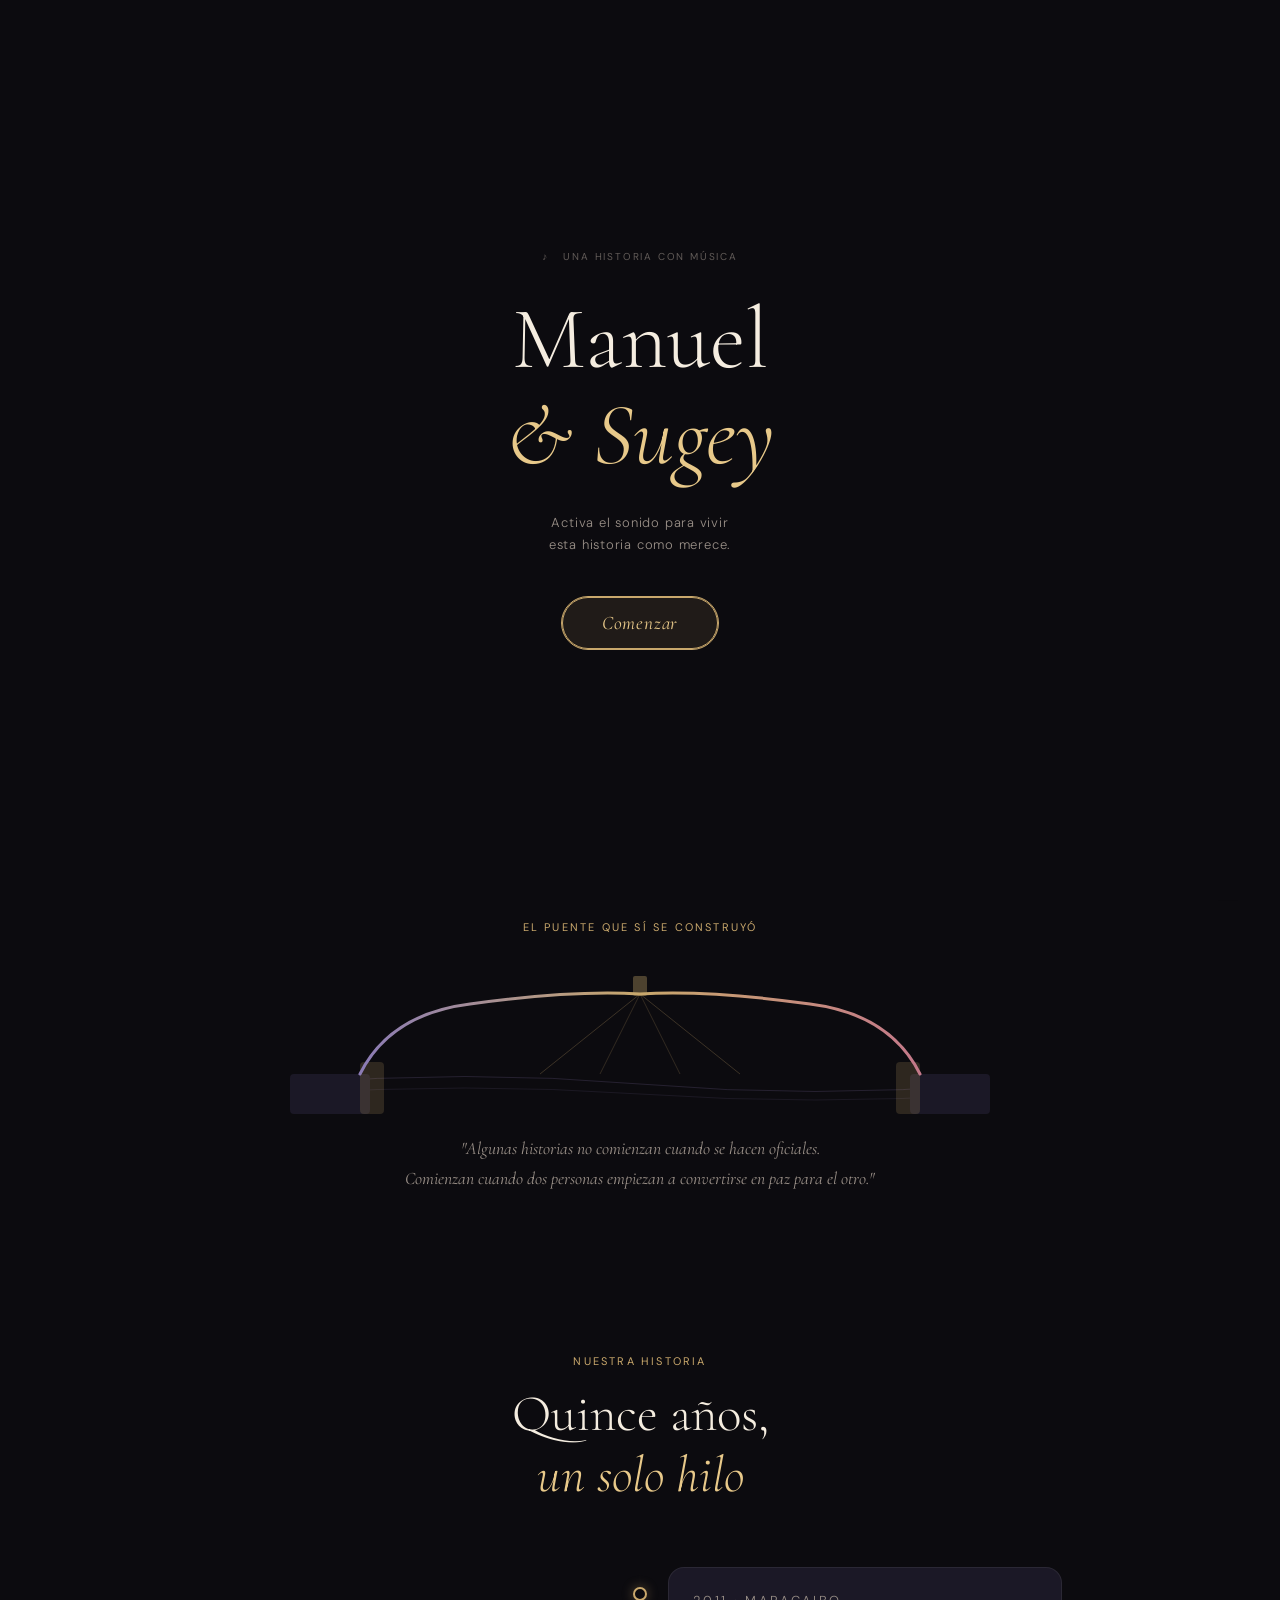
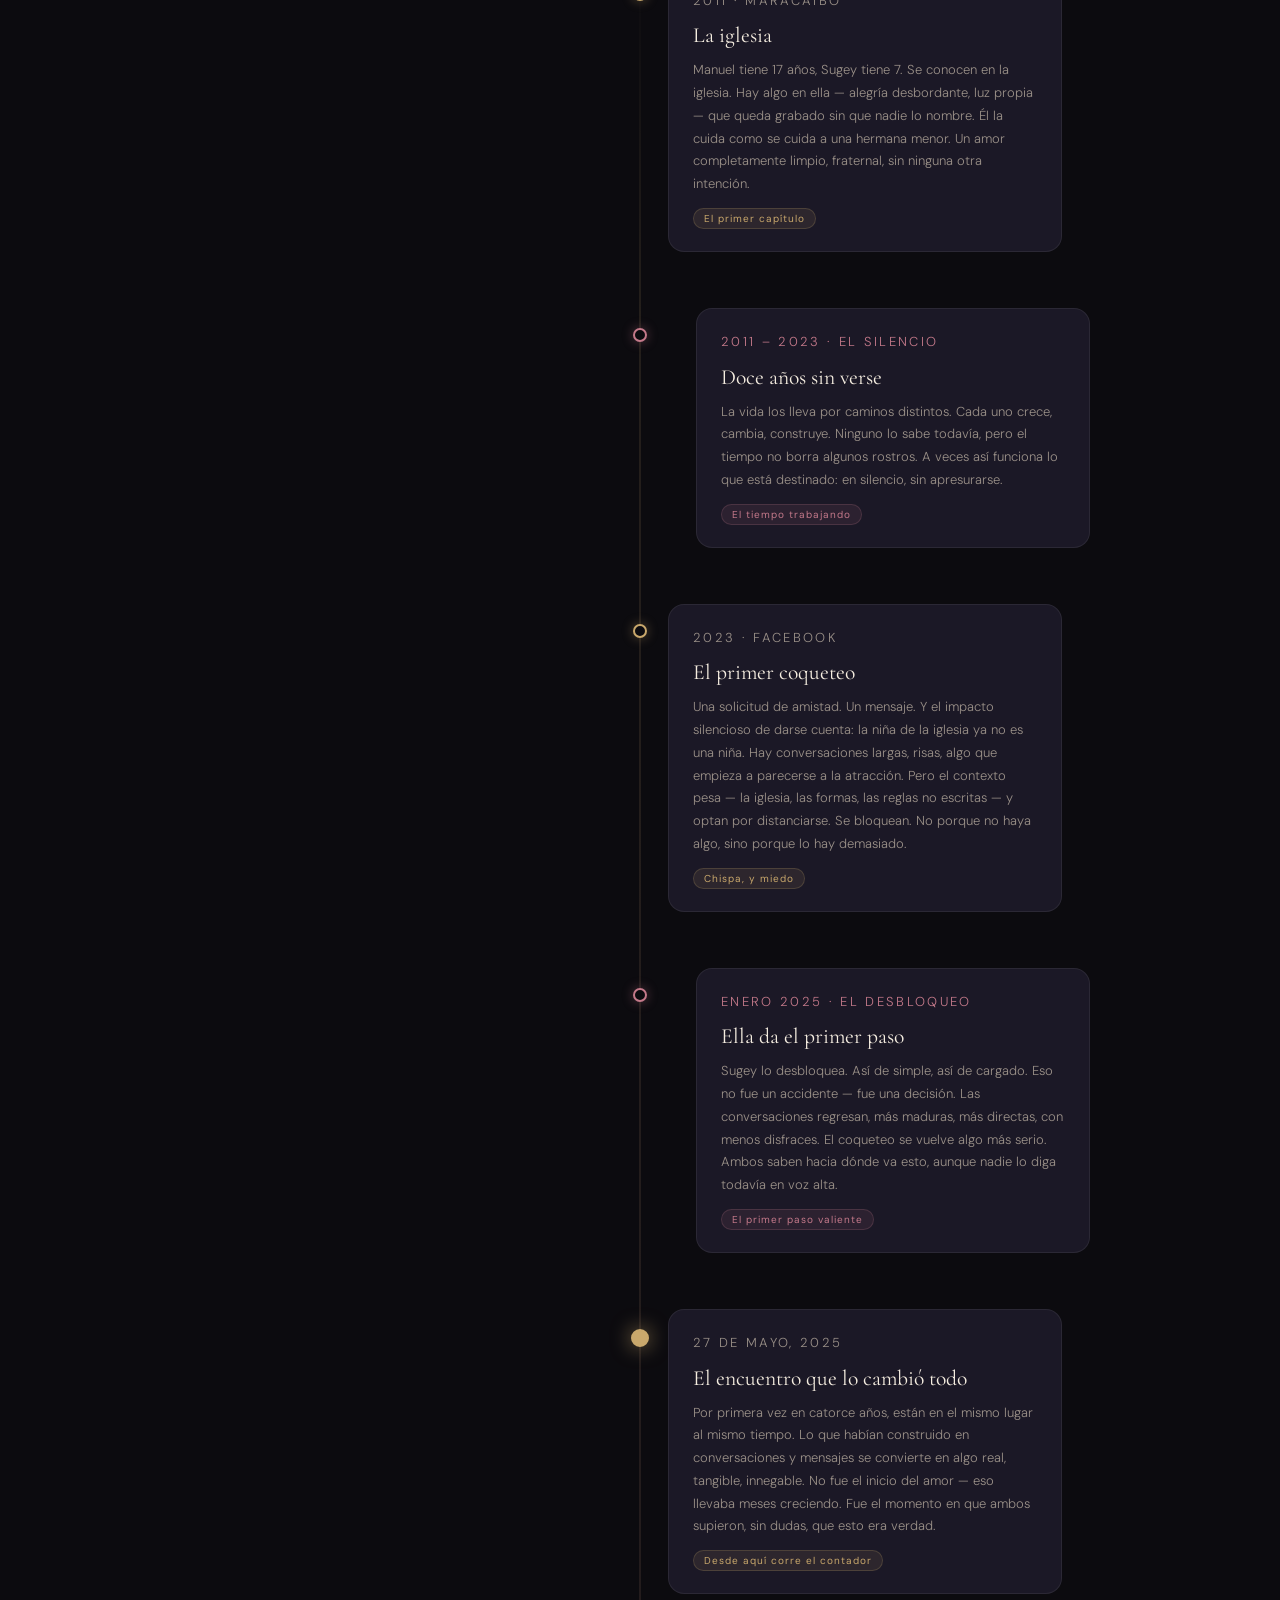
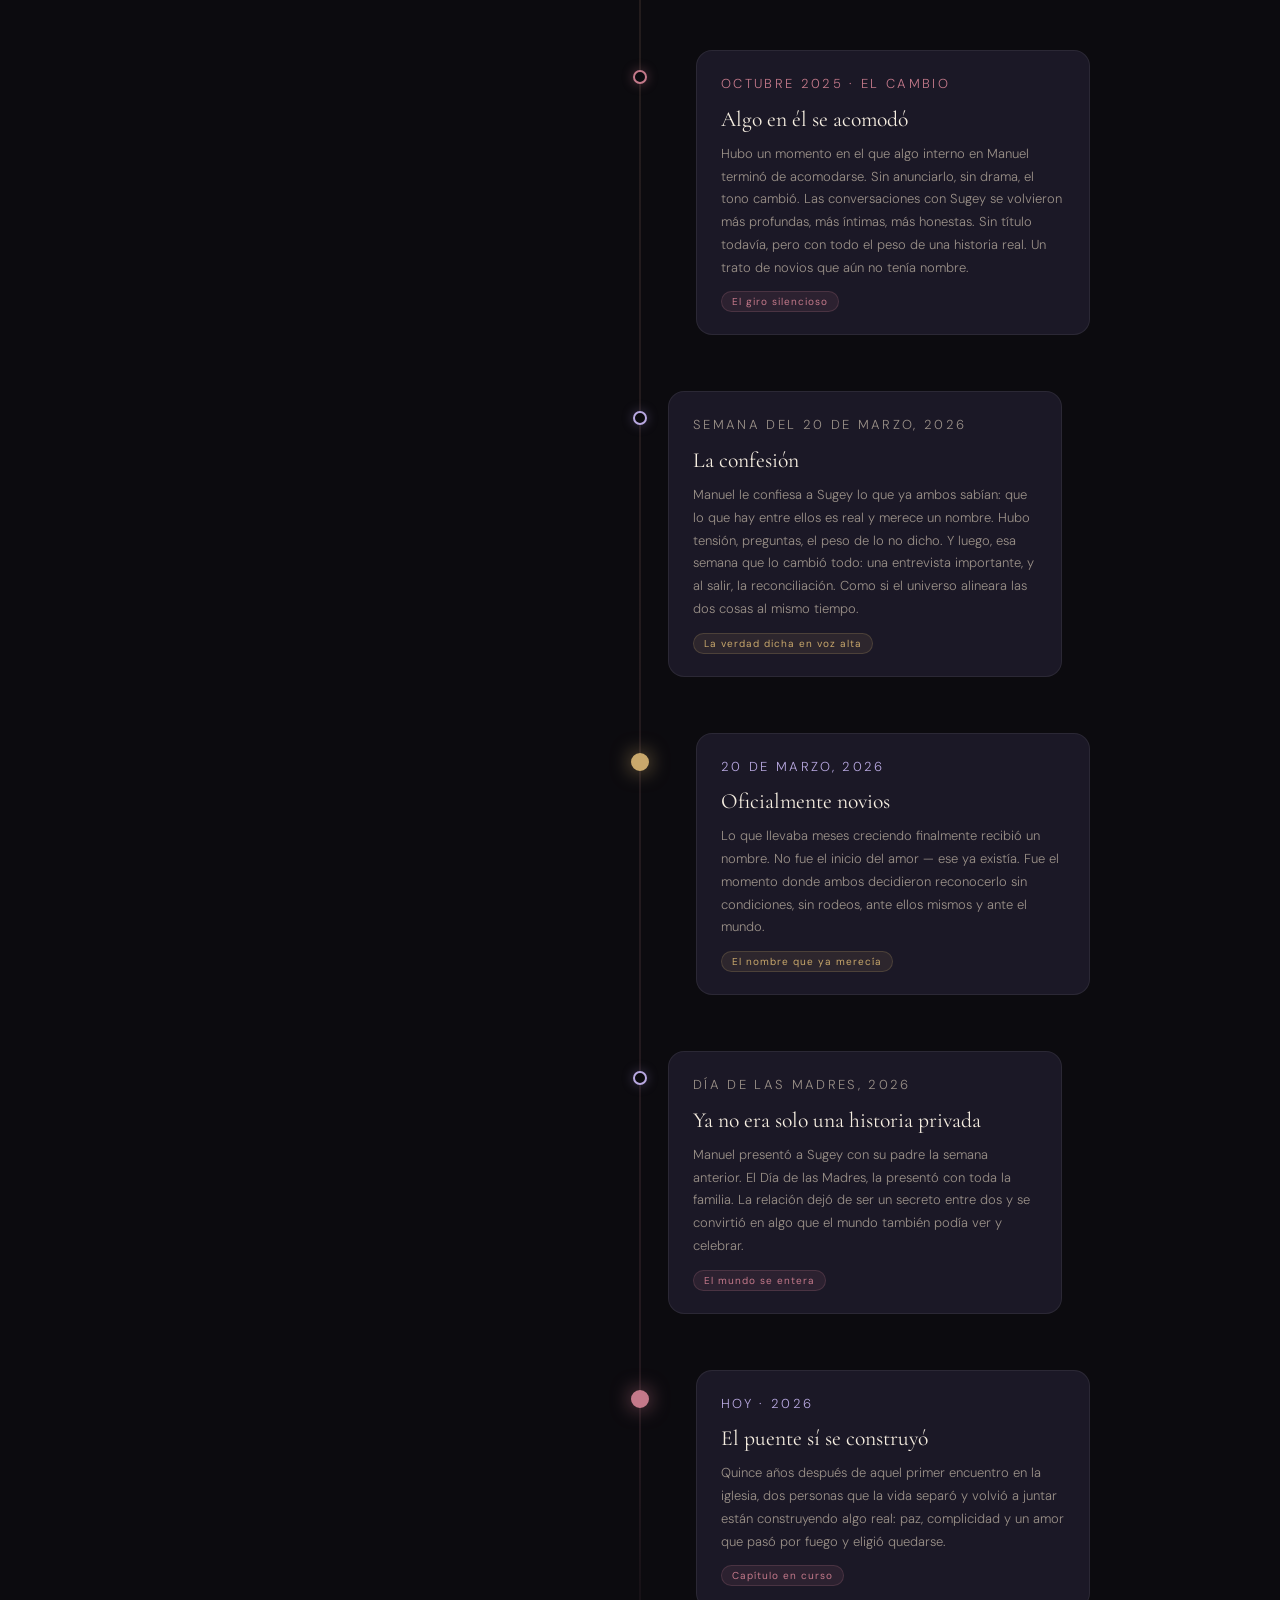
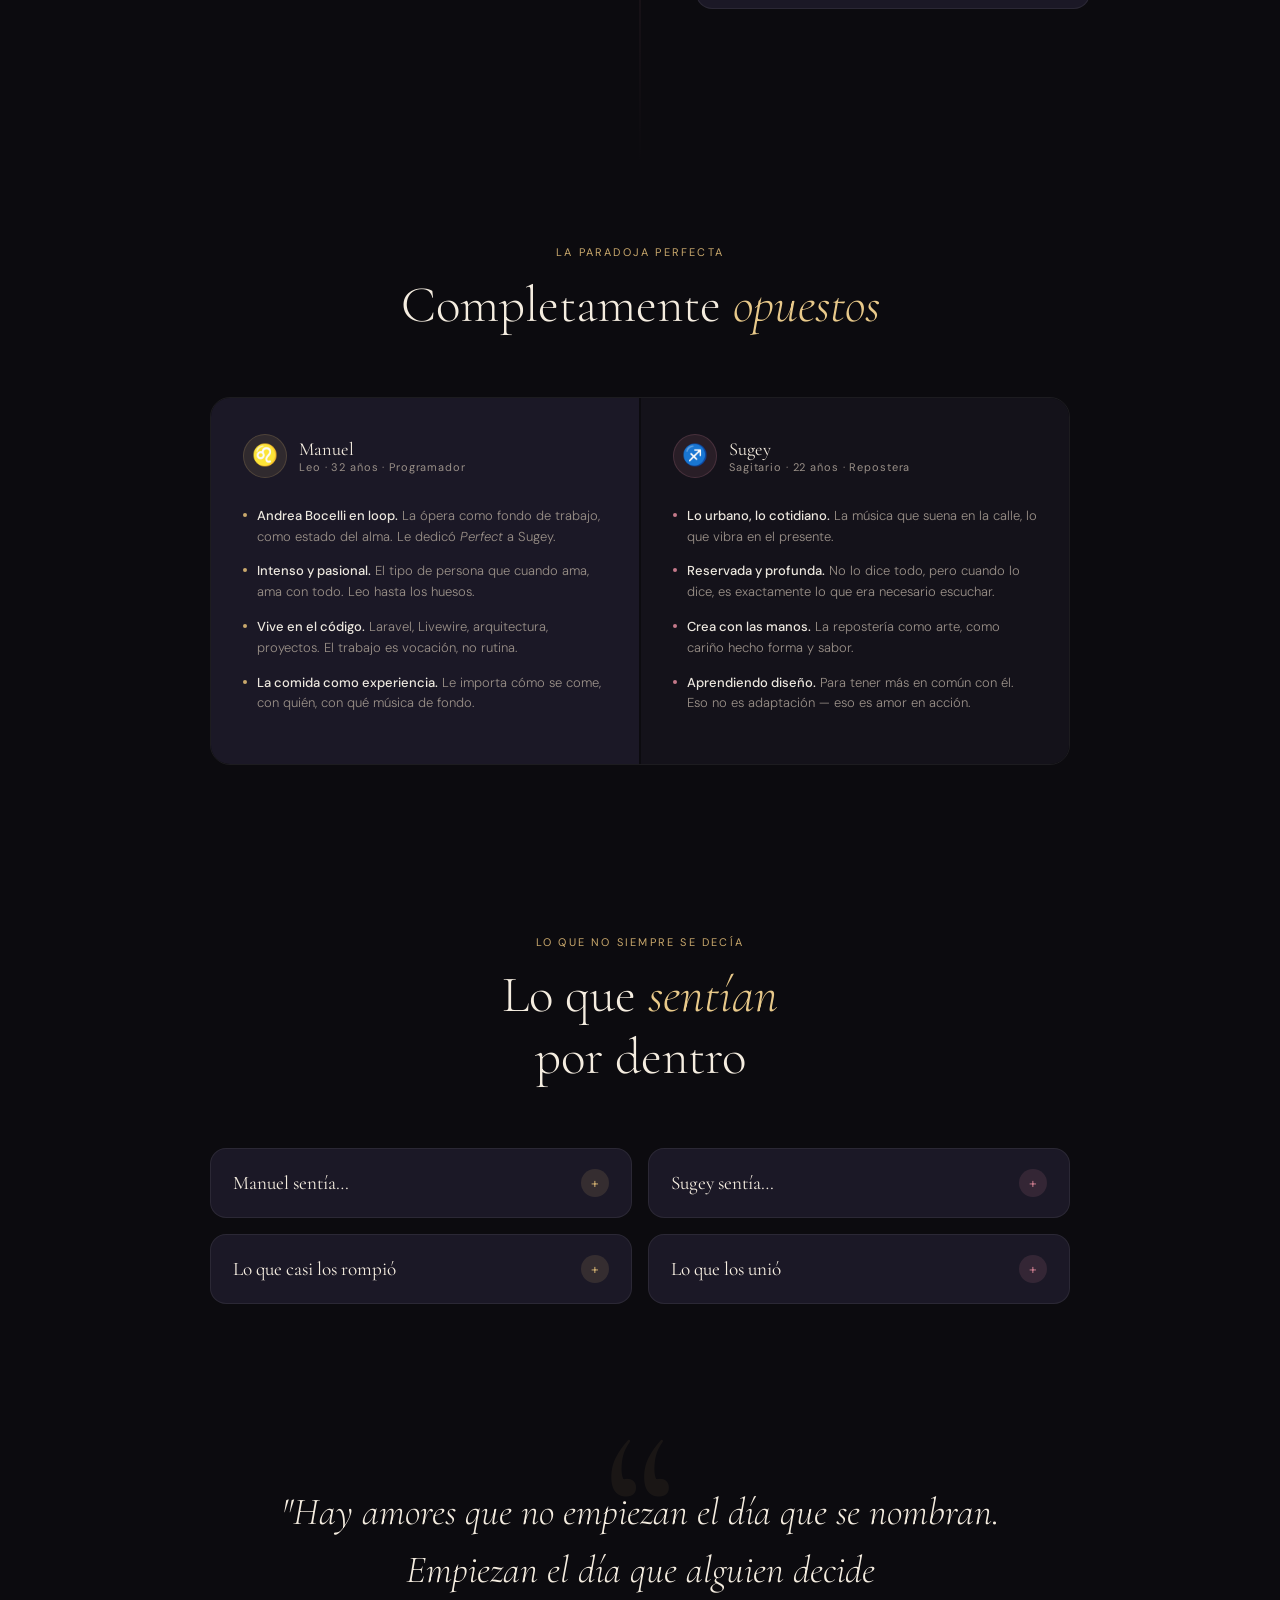
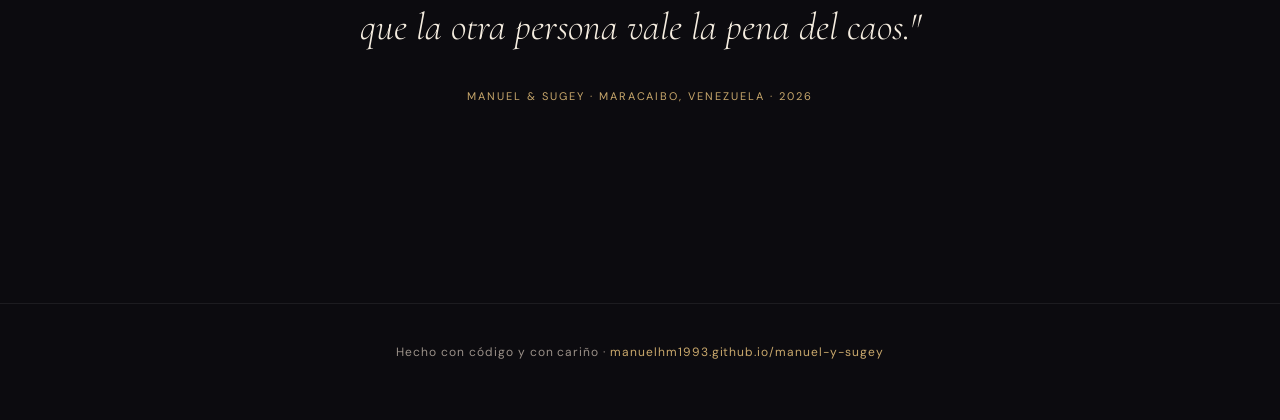
==== commit 376e8540: "Carta agregada y corrección del botón roto en 640px" ====
--- a/index.html
+++ b/index.html
@@ -11,922 +11,19 @@
             property="og:description"
             content="Un Leo y una Sagitario. Un programador y una repostera. Completamente opuestos. Completamente hechos el uno para el otro."
         />
+        <link
+            rel="icon"
+            type="image/svg+xml"
+            href="data:image/svg+xml,<svg xmlns='http://www.w3.org/2000/svg' viewBox='0 0 100 100'><text y='.9em' font-size='90'>🧵</text></svg>"
+        />
         <title>Manuel & Sugey</title>
         <link rel="preconnect" href="https://fonts.googleapis.com" />
         <link
             href="https://fonts.googleapis.com/css2?family=Cormorant+Garamond:ital,wght@0,300;0,400;0,600;1,300;1,400&family=DM+Sans:wght@300;400;500&display=swap"
             rel="stylesheet"
         />
-        <style>
-            :root {
-                --bg: #0c0b0f;
-                --surface: #14121a;
-                --card: #1b1826;
-                --border: rgba(255, 255, 255, 0.07);
-                --border2: rgba(255, 255, 255, 0.13);
-                --gold: #c9a86c;
-                --gold2: #e8c98a;
-                --rose: #c4798a;
-                --rose2: #e8a0b0;
-                --violet: #8b7bb5;
-                --violet2: #b8a8e0;
-                --cream: #f5ede0;
-                --text: #ede8df;
-                --muted: #9a9088;
-                --serif: "Cormorant Garamond", Georgia, serif;
-                --sans: "DM Sans", sans-serif;
-            }
-            *,
-            *::before,
-            *::after {
-                box-sizing: border-box;
-                margin: 0;
-                padding: 0;
-            }
-            html {
-                scroll-behavior: smooth;
-            }
-            body {
-                font-family: var(--sans);
-                background: var(--bg);
-                color: var(--text);
-                overflow-x: hidden;
-            }
-
-            body::before {
-                content: "";
-                position: fixed;
-                inset: 0;
-                background-image: url("data:image/svg+xml,%3Csvg viewBox='0 0 256 256' xmlns='http://www.w3.org/2000/svg'%3E%3Cfilter id='n'%3E%3CfeTurbulence type='fractalNoise' baseFrequency='0.9' numOctaves='4' stitchTiles='stitch'/%3E%3C/filter%3E%3Crect width='100%25' height='100%25' filter='url(%23n)' opacity='0.04'/%3E%3C/svg%3E");
-                pointer-events: none;
-                z-index: 1000;
-                opacity: 0.5;
-            }
-
-            /* PROGRESS */
-            #progress {
-                position: fixed;
-                top: 0;
-                left: 0;
-                height: 2px;
-                background: linear-gradient(90deg, var(--gold), var(--rose));
-                width: 0%;
-                z-index: 999;
-                transition: width 0.1s linear;
-            }
-
-            /* MUSIC BUTTON */
-            #music-btn {
-                position: fixed;
-                bottom: 28px;
-                right: 28px;
-                z-index: 998;
-                width: 48px;
-                height: 48px;
-                border-radius: 50%;
-                background: rgba(201, 168, 108, 0.15);
-                border: 0.5px solid var(--gold);
-                color: var(--gold2);
-                cursor: pointer;
-                display: flex;
-                align-items: center;
-                justify-content: center;
-                font-size: 20px;
-                transition:
-                    transform 0.2s,
-                    background 0.2s;
-                box-shadow: 0 4px 24px rgba(0, 0, 0, 0.4);
-            }
-            #music-btn:hover {
-                transform: scale(1.1);
-                background: var(--surface);
-            }
-            #music-btn.playing {
-                border-color: var(--gold);
-            }
-            #music-note {
-                transition: opacity 0.3s;
-            }
-
-            /* HERO */
-            .hero {
-                min-height: 100svh;
-                display: flex;
-                flex-direction: column;
-                align-items: center;
-                justify-content: center;
-                text-align: center;
-                padding: 60px 24px 100px;
-                position: relative;
-                overflow: hidden;
-            }
-            .hero-glow {
-                position: absolute;
-                width: 600px;
-                height: 600px;
-                border-radius: 50%;
-                pointer-events: none;
-            }
-            .glow-gold {
-                background: radial-gradient(
-                    circle,
-                    rgba(201, 168, 108, 0.18) 0%,
-                    transparent 70%
-                );
-                top: -100px;
-                left: 50%;
-                transform: translateX(-50%);
-            }
-            .glow-rose {
-                background: radial-gradient(
-                    circle,
-                    rgba(196, 121, 138, 0.14) 0%,
-                    transparent 70%
-                );
-                bottom: -150px;
-                right: -100px;
-            }
-
-            .hero-eyebrow {
-                font-size: 11px;
-                font-weight: 400;
-                letter-spacing: 0.22em;
-                text-transform: uppercase;
-                color: var(--gold);
-                margin-bottom: 28px;
-                opacity: 0;
-                animation: fadeUp 0.9s 0.2s forwards;
-            }
-            .hero-title {
-                font-family: var(--serif);
-                font-size: clamp(3.2rem, 8vw, 7rem);
-                font-weight: 300;
-                line-height: 1.05;
-                color: var(--cream);
-                margin-bottom: 20px;
-                opacity: 0;
-                animation: fadeUp 0.9s 0.4s forwards;
-            }
-            .hero-title em {
-                font-style: italic;
-                color: var(--gold2);
-            }
-            .hero-subtitle {
-                font-size: 15px;
-                font-weight: 300;
-                color: var(--muted);
-                max-width: 480px;
-                line-height: 1.85;
-                margin: 0 auto 36px;
-                opacity: 0;
-                animation: fadeUp 0.9s 0.6s forwards;
-            }
-
-            /* OPUESTOS BADGE */
-            .opposites {
-                display: flex;
-                align-items: center;
-                gap: 14px;
-                margin-bottom: 44px;
-                opacity: 0;
-                animation: fadeUp 0.9s 0.75s forwards;
-            }
-            .opp-pill {
-                display: flex;
-                flex-direction: column;
-                align-items: center;
-                gap: 3px;
-                background: var(--card);
-                border: 0.5px solid var(--border);
-                border-radius: 12px;
-                padding: 10px 18px;
-            }
-            .opp-sign {
-                font-family: var(--serif);
-                font-size: 1.4rem;
-                line-height: 1;
-            }
-            .opp-name {
-                font-size: 10px;
-                letter-spacing: 0.14em;
-                text-transform: uppercase;
-                color: var(--muted);
-            }
-            .opp-sep {
-                font-family: var(--serif);
-                font-size: 1.6rem;
-                color: var(--gold);
-                opacity: 0.5;
-            }
-
-            /* COUNTER */
-            .counter-wrap {
-                display: flex;
-                gap: 18px;
-                justify-content: center;
-                flex-wrap: wrap;
-                margin-bottom: 64px;
-                opacity: 0;
-                animation: fadeUp 0.9s 0.9s forwards;
-            }
-            .counter-item {
-                display: flex;
-                flex-direction: column;
-                align-items: center;
-                gap: 4px;
-            }
-            .counter-num {
-                font-family: var(--serif);
-                font-size: 2.6rem;
-                font-weight: 300;
-                color: var(--gold2);
-                line-height: 1;
-                min-width: 58px;
-                text-align: center;
-            }
-            .counter-label {
-                font-size: 10px;
-                letter-spacing: 0.14em;
-                text-transform: uppercase;
-                color: var(--muted);
-            }
-            .counter-sep {
-                font-family: var(--serif);
-                font-size: 2rem;
-                color: var(--border2);
-                align-self: flex-end;
-                padding-bottom: 4px;
-            }
-            .counter-since {
-                font-size: 11px;
-                letter-spacing: 0.12em;
-                text-transform: uppercase;
-                color: var(--muted);
-                opacity: 0.7;
-                text-align: center;
-                margin-top: -50px;
-                margin-bottom: 64px;
-                opacity: 0;
-                animation: fadeUp 0.9s 1s forwards;
-            }
-
-            .scroll-hint {
-                position: absolute;
-                bottom: 36px;
-                left: 50%;
-                transform: translateX(-50%);
-                display: flex;
-                flex-direction: column;
-                align-items: center;
-                gap: 8px;
-                opacity: 0;
-                animation: fadeUp 0.9s 1.3s forwards;
-            }
-            .scroll-line {
-                width: 1px;
-                height: 40px;
-                background: linear-gradient(
-                    to bottom,
-                    var(--gold),
-                    transparent
-                );
-                animation: scrollPulse 2s ease-in-out infinite;
-            }
-            .scroll-text {
-                font-size: 10px;
-                letter-spacing: 0.18em;
-                text-transform: uppercase;
-                color: var(--muted);
-            }
-
-            /* BRIDGE */
-            .bridge-section {
-                width: 100%;
-                max-width: 900px;
-                margin: 0 auto;
-                padding: 20px 24px 80px;
-                display: flex;
-                flex-direction: column;
-                align-items: center;
-                gap: 20px;
-            }
-            .bridge-label {
-                font-size: 11px;
-                letter-spacing: 0.2em;
-                text-transform: uppercase;
-                color: var(--gold);
-                text-align: center;
-            }
-            #bridge-svg {
-                width: 100%;
-                max-width: 700px;
-            }
-            #bridge-path {
-                stroke-dasharray: 1200;
-                stroke-dashoffset: 1200;
-                transition: stroke-dashoffset 2s ease;
-            }
-            #bridge-path.drawn {
-                stroke-dashoffset: 0;
-            }
-            .bridge-caption {
-                font-family: var(--serif);
-                font-size: 1.1rem;
-                font-style: italic;
-                color: var(--muted);
-                text-align: center;
-                max-width: 500px;
-                line-height: 1.7;
-            }
-
-            /* SECTION HEADER */
-            .section-header {
-                text-align: center;
-                padding: 80px 24px 60px;
-                max-width: 600px;
-                margin: 0 auto;
-            }
-            .section-tag {
-                font-size: 11px;
-                letter-spacing: 0.2em;
-                text-transform: uppercase;
-                color: var(--gold);
-                margin-bottom: 16px;
-            }
-            .section-title {
-                font-family: var(--serif);
-                font-size: clamp(2rem, 5vw, 3.2rem);
-                font-weight: 300;
-                color: var(--cream);
-                line-height: 1.2;
-            }
-            .section-title em {
-                font-style: italic;
-                color: var(--gold2);
-            }
-
-            /* TIMELINE */
-            .timeline {
-                width: min(900px, 92%);
-                margin: 0 auto;
-                padding-bottom: 100px;
-                position: relative;
-            }
-            .tl-spine {
-                position: absolute;
-                left: 50%;
-                top: 0;
-                bottom: 0;
-                width: 1px;
-                transform: translateX(-50%);
-                background: linear-gradient(
-                    to bottom,
-                    transparent,
-                    var(--gold) 10%,
-                    var(--rose) 90%,
-                    transparent
-                );
-                opacity: 0.25;
-            }
-
-            .tl-item {
-                display: grid;
-                grid-template-columns: 1fr 56px 1fr;
-                align-items: start;
-                margin-bottom: 56px;
-                opacity: 0;
-                transform: translateY(32px);
-                transition:
-                    opacity 0.7s ease,
-                    transform 0.7s ease;
-            }
-            .tl-item.visible {
-                opacity: 1;
-                transform: translateY(0);
-            }
-            .tl-left {
-                padding-right: 28px;
-            }
-            .tl-right {
-                padding-left: 28px;
-            }
-            .tl-center {
-                display: flex;
-                flex-direction: column;
-                align-items: center;
-                padding-top: 20px;
-                gap: 6px;
-            }
-            .tl-dot {
-                width: 14px;
-                height: 14px;
-                border-radius: 50%;
-                border: 2px solid var(--gold);
-                background: var(--bg);
-                box-shadow: 0 0 12px rgba(201, 168, 108, 0.4);
-                flex-shrink: 0;
-            }
-            .tl-dot.rose {
-                border-color: var(--rose);
-                box-shadow: 0 0 12px rgba(196, 121, 138, 0.4);
-            }
-            .tl-dot.violet {
-                border-color: var(--violet2);
-                box-shadow: 0 0 12px rgba(139, 123, 181, 0.4);
-            }
-            .tl-dot.filled {
-                background: var(--gold);
-                width: 18px;
-                height: 18px;
-                box-shadow: 0 0 20px rgba(201, 168, 108, 0.7);
-            }
-            .tl-dot.filled-rose {
-                background: var(--rose);
-                width: 18px;
-                height: 18px;
-                border-color: var(--rose);
-                box-shadow: 0 0 20px rgba(196, 121, 138, 0.7);
-            }
-
-            .tl-item:nth-child(odd) .tl-left {
-                order: 1;
-            }
-            .tl-item:nth-child(odd) .tl-center {
-                order: 2;
-            }
-            .tl-item:nth-child(odd) .tl-right {
-                order: 3;
-            }
-            .tl-item:nth-child(even) .tl-left {
-                order: 3;
-            }
-            .tl-item:nth-child(even) .tl-center {
-                order: 2;
-            }
-            .tl-item:nth-child(even) .tl-right {
-                order: 1;
-            }
-
-            .tl-card {
-                background: var(--card);
-                border: 0.5px solid var(--border);
-                border-radius: 16px;
-                padding: 22px 24px;
-                transition:
-                    border-color 0.3s,
-                    transform 0.3s;
-            }
-            .tl-card:hover {
-                border-color: var(--border2);
-                transform: translateY(-4px);
-            }
-            .tl-era {
-                font-size: 10px;
-                letter-spacing: 0.18em;
-                text-transform: uppercase;
-                color: var(--gold);
-                margin-bottom: 10px;
-                font-weight: 400;
-            }
-            .tl-era.rose {
-                color: var(--rose);
-            }
-            .tl-era.violet {
-                color: var(--violet2);
-            }
-            .tl-card h3 {
-                font-family: var(--serif);
-                font-size: 1.35rem;
-                font-weight: 400;
-                color: var(--cream);
-                line-height: 1.25;
-                margin-bottom: 10px;
-            }
-            .tl-card p {
-                font-size: 13px;
-                font-weight: 300;
-                color: var(--muted);
-                line-height: 1.75;
-            }
-            .tl-tag {
-                display: inline-block;
-                font-size: 10px;
-                letter-spacing: 0.1em;
-                padding: 3px 10px;
-                border-radius: 999px;
-                margin-top: 12px;
-                font-weight: 400;
-            }
-            .tl-tag.gold {
-                background: rgba(201, 168, 108, 0.1);
-                color: var(--gold);
-                border: 0.5px solid rgba(201, 168, 108, 0.2);
-            }
-            .tl-tag.rose {
-                background: rgba(196, 121, 138, 0.1);
-                color: var(--rose);
-                border: 0.5px solid rgba(196, 121, 138, 0.2);
-            }
-
-            /* OPPOSITES SECTION */
-            .opp-section {
-                width: min(860px, 92%);
-                margin: 0 auto 90px;
-            }
-            .opp-grid {
-                display: grid;
-                grid-template-columns: 1fr 1fr;
-                gap: 2px;
-                border-radius: 20px;
-                overflow: hidden;
-                border: 0.5px solid var(--border);
-            }
-            .opp-col {
-                background: var(--card);
-                padding: 36px 32px;
-            }
-            .opp-col.right {
-                background: var(--surface);
-            }
-            .opp-col-header {
-                display: flex;
-                align-items: center;
-                gap: 12px;
-                margin-bottom: 28px;
-            }
-            .opp-avatar {
-                width: 44px;
-                height: 44px;
-                border-radius: 50%;
-                display: flex;
-                align-items: center;
-                justify-content: center;
-                font-family: var(--serif);
-                font-size: 1.3rem;
-            }
-            .opp-avatar.m {
-                background: rgba(201, 168, 108, 0.12);
-                color: var(--gold2);
-                border: 0.5px solid rgba(201, 168, 108, 0.2);
-            }
-            .opp-avatar.s {
-                background: rgba(196, 121, 138, 0.12);
-                color: var(--rose2);
-                border: 0.5px solid rgba(196, 121, 138, 0.2);
-            }
-            .opp-person {
-                font-family: var(--serif);
-                font-size: 1.15rem;
-                color: var(--cream);
-            }
-            .opp-sign2 {
-                font-size: 11px;
-                color: var(--muted);
-                letter-spacing: 0.08em;
-            }
-            .opp-trait {
-                display: flex;
-                align-items: flex-start;
-                gap: 10px;
-                margin-bottom: 14px;
-            }
-            .opp-dot2 {
-                width: 4px;
-                height: 4px;
-                border-radius: 50%;
-                margin-top: 7px;
-                flex-shrink: 0;
-            }
-            .opp-dot2.gold {
-                background: var(--gold);
-            }
-            .opp-dot2.rose {
-                background: var(--rose);
-            }
-            .opp-trait p {
-                font-size: 13px;
-                color: var(--muted);
-                line-height: 1.6;
-                font-weight: 300;
-            }
-            .opp-trait strong {
-                color: var(--text);
-                font-weight: 500;
-            }
-            .opp-connector {
-                display: flex;
-                align-items: center;
-                justify-content: center;
-                padding: 40px 0;
-                background: var(--card);
-                border-left: 0.5px solid var(--border);
-                border-right: 0.5px solid var(--border);
-            }
-            .opp-connector-inner {
-                display: flex;
-                flex-direction: column;
-                align-items: center;
-                gap: 8px;
-            }
-            .opp-vs {
-                font-family: var(--serif);
-                font-size: 2.2rem;
-                font-weight: 300;
-                color: var(--gold);
-                opacity: 0.5;
-            }
-            .opp-but {
-                font-size: 10px;
-                letter-spacing: 0.2em;
-                text-transform: uppercase;
-                color: var(--muted);
-            }
-
-            /* FEELINGS */
-            .feelings-section {
-                width: min(860px, 92%);
-                margin: 0 auto 100px;
-            }
-            .feelings-grid {
-                display: grid;
-                grid-template-columns: 1fr 1fr;
-                gap: 16px;
-            }
-            .feeling-card {
-                background: var(--card);
-                border: 0.5px solid var(--border);
-                border-radius: 16px;
-                overflow: hidden;
-                cursor: pointer;
-                transition: border-color 0.3s;
-            }
-            .feeling-card:hover {
-                border-color: var(--border2);
-            }
-            .feeling-head {
-                display: flex;
-                align-items: center;
-                justify-content: space-between;
-                padding: 20px 22px;
-            }
-            .feeling-name {
-                font-family: var(--serif);
-                font-size: 1.2rem;
-                font-weight: 400;
-                color: var(--cream);
-            }
-            .feeling-icon {
-                width: 28px;
-                height: 28px;
-                border-radius: 50%;
-                display: flex;
-                align-items: center;
-                justify-content: center;
-                font-size: 14px;
-                flex-shrink: 0;
-                transition: transform 0.3s;
-            }
-            .feeling-card.m .feeling-icon {
-                background: rgba(201, 168, 108, 0.15);
-                color: var(--gold);
-            }
-            .feeling-card.s .feeling-icon {
-                background: rgba(196, 121, 138, 0.15);
-                color: var(--rose);
-            }
-            .feeling-card.open .feeling-icon {
-                transform: rotate(45deg);
-            }
-            .feeling-body {
-                max-height: 0;
-                overflow: hidden;
-                transition:
-                    max-height 0.5s ease,
-                    padding 0.3s ease;
-                padding: 0 22px;
-            }
-            .feeling-card.open .feeling-body {
-                max-height: 300px;
-                padding-bottom: 20px;
-            }
-            .feeling-body p {
-                font-size: 14px;
-                font-weight: 300;
-                color: var(--muted);
-                line-height: 1.8;
-                font-family: var(--serif);
-                font-style: italic;
-            }
-
-            /* FINAL */
-            .final {
-                width: min(720px, 92%);
-                margin: 0 auto 120px;
-                text-align: center;
-                padding: 80px 0;
-                position: relative;
-            }
-            .final::before {
-                content: "\201C";
-                font-family: var(--serif);
-                font-size: 14rem;
-                line-height: 0.6;
-                color: var(--gold);
-                opacity: 0.07;
-                position: absolute;
-                top: 40px;
-                left: 50%;
-                transform: translateX(-50%);
-                pointer-events: none;
-                user-select: none;
-            }
-            .final-quote {
-                font-family: var(--serif);
-                font-size: clamp(1.5rem, 3.5vw, 2.4rem);
-                font-weight: 300;
-                font-style: italic;
-                color: var(--cream);
-                line-height: 1.5;
-                margin-bottom: 32px;
-            }
-            .final-attr {
-                font-size: 11px;
-                letter-spacing: 0.18em;
-                text-transform: uppercase;
-                color: var(--gold);
-            }
-
-            footer {
-                text-align: center;
-                padding: 40px 24px 60px;
-                border-top: 0.5px solid var(--border);
-                font-size: 12px;
-                color: var(--muted);
-                letter-spacing: 0.08em;
-            }
-            footer a {
-                color: var(--gold);
-                text-decoration: none;
-            }
-
-            @keyframes fadeUp {
-                from {
-                    opacity: 0;
-                    transform: translateY(20px);
-                }
-                to {
-                    opacity: 1;
-                    transform: translateY(0);
-                }
-            }
-            @keyframes scrollPulse {
-                0%,
-                100% {
-                    opacity: 0.4;
-                }
-                50% {
-                    opacity: 1;
-                }
-            }
-            @keyframes spin {
-                to {
-                    transform: rotate(360deg);
-                }
-            }
-            .spinning {
-                animation: spin 3s linear infinite;
-            }
-
-            @media (max-width: 640px) {
-                .tl-spine {
-                    left: 20px;
-                }
-                .tl-item {
-                    grid-template-columns: 40px 1fr;
-                    margin-bottom: 36px;
-                }
-                .tl-item:nth-child(odd) .tl-left,
-                .tl-item:nth-child(even) .tl-left {
-                    display: none;
-                    order: 3;
-                }
-                .tl-item:nth-child(odd) .tl-center,
-                .tl-item:nth-child(even) .tl-center {
-                    order: 1;
-                }
-                .tl-item:nth-child(odd) .tl-right,
-                .tl-item:nth-child(even) .tl-right {
-                    order: 2;
-                    padding-left: 16px;
-                    padding-right: 0;
-                }
-                .feelings-grid,
-                .opp-grid {
-                    grid-template-columns: 1fr;
-                }
-                .opp-connector {
-                    display: none;
-                }
-                .counter-wrap {
-                    gap: 12px;
-                }
-                .counter-num {
-                    font-size: 2rem;
-                }
-            }
-
-            /* OVERLAY BIENVENIDA */
-            #welcome {
-                position: fixed;
-                inset: 0;
-                z-index: 2000;
-                background: var(--bg);
-                display: flex;
-                flex-direction: column;
-                align-items: center;
-                justify-content: center;
-                gap: 28px;
-                text-align: center;
-                padding: 40px;
-                transition: opacity 0.8s ease;
-            }
-            #welcome.hide {
-                opacity: 0;
-                pointer-events: none;
-            }
-
-            #welcome-title {
-                font-family: var(--serif);
-                font-size: clamp(2.8rem, 7vw, 5.5rem);
-                font-weight: 300;
-                line-height: 1.1;
-                color: var(--cream);
-            }
-            #welcome-title em {
-                font-style: italic;
-                color: var(--gold2);
-            }
-
-            #welcome-sub {
-                font-size: 13px;
-                font-weight: 300;
-                color: var(--muted);
-                letter-spacing: 0.06em;
-                line-height: 1.7;
-                max-width: 340px;
-            }
-
-            #welcome-btn {
-                margin-top: 12px;
-                padding: 14px 40px;
-                border-radius: 999px;
-                border: 0.5px solid var(--gold);
-                background: rgba(201, 168, 108, 0.1);
-                color: var(--gold2);
-                font-family: var(--serif);
-                font-size: 1.2rem;
-                font-style: italic;
-                cursor: pointer;
-                transition:
-                    background 0.3s,
-                    transform 0.2s;
-                letter-spacing: 0.04em;
-            }
-            #welcome-btn:hover {
-                background: rgba(201, 168, 108, 0.2);
-                transform: scale(1.04);
-            }
-
-            #welcome-note {
-                font-size: 10px;
-                letter-spacing: 0.18em;
-                text-transform: uppercase;
-                color: var(--muted);
-                opacity: 0.6;
-            }
-
-            @keyframes pulse-ring {
-                0% {
-                    transform: scale(1);
-                    opacity: 0.5;
-                }
-                100% {
-                    transform: scale(1.6);
-                    opacity: 0;
-                }
-            }
-            #welcome-btn::before {
-                content: "";
-                position: absolute;
-                inset: 0;
-                border-radius: 999px;
-                border: 1px solid var(--gold);
-                animation: pulse-ring 2s ease-out infinite;
-            }
-            #welcome-btn {
-                position: relative;
-            }
-        </style>
+
+        <link rel="stylesheet" href="assets/css/style.css" />
     </head>
     <body>
         <div id="welcome">
@@ -939,6 +36,107 @@
                 Comenzar
             </button>
         </div>
+
+        <!-- BOTÓN CARTA -->
+        <button id="carta-btn" onclick="toggleCarta()">✉ Leer la carta</button>
+
+        <!-- OVERLAY CARTA -->
+        <div id="carta-overlay" onclick="cerrarCarta(event)">
+            <div id="carta-paper">
+                <button id="carta-close" onclick="toggleCarta()">✕</button>
+
+                <p class="carta-fecha">Maracaibo, 2026</p>
+
+                <div class="carta-body">
+                    <p><strong>Sugey,</strong></p>
+                    <p>
+                        No sé exactamente cuándo empezó todo esto. Y creo que
+                        eso es lo más honesto que puedo decirte.
+                    </p>
+                    <p>
+                        Te conocí cuando eras una niña con demasiada luz para un
+                        solo cuarto. Yo tenía 17 años y ni siquiera sabía que
+                        ese momento iba a importar. No había forma de saberlo.
+                        Solo había una iglesia, una tarde, y algo en ti que
+                        quedó grabado sin pedir permiso.
+                    </p>
+                    <p>
+                        Pasaron doce años. La vida nos llevó por caminos
+                        distintos — yo construyendo, fallando, aprendiendo,
+                        cargando cosas que no siempre supe soltar. Tú creciendo,
+                        convirtiéndote en quien eres hoy. Ninguno buscó al otro.
+                        Y aun así, aquí estamos.
+                    </p>
+                    <p>
+                        Cuando reapareciste en 2023 el impacto fue silencioso
+                        pero real. La niña de la iglesia ya no era una niña.
+                        Había algo en la forma en que hablabas, en cómo
+                        pensabas, que lo cambió todo. Nuestras conversaciones
+                        subieron de tono — demasiado, demasiado rápido — y tú
+                        decidiste alejarte. La iglesia, las formas, el peso de
+                        lo que estaba naciendo. Te entiendo. A veces lo que más
+                        nos asusta es exactamente lo que más queremos.
+                    </p>
+                    <p>Pero en enero de 2025 me desbloqueaste.</p>
+                    <p>
+                        Y yo, siendo completamente honesto, solo pude pensar una
+                        cosa:
+                    </p>
+                    <p>
+                        <em
+                            >"No pudiste vivir con tu fracaso. ¿Eso a dónde te
+                            llevó? De vuelta a mí."</em
+                        >
+                    </p>
+                    <p>Bienvenida de nuevo.</p>
+                    <p>
+                        El 27 de mayo supe con certeza lo que ya intuía: que
+                        esto era verdad. Que no era confusión ni nostalgia ni
+                        nada que se pudiera explicar fácilmente. Eras tú. Eras
+                        tú desde hace mucho más tiempo del que me atrevía a
+                        admitir.
+                    </p>
+                    <p>
+                        Somos completamente opuestos, Sugey. Yo vivo entre
+                        código y Bocelli a todo volumen. Tú en lo urbano, en lo
+                        cotidiano, creando cosas con las manos que yo nunca
+                        podría. Yo intenso y pasional hasta el cansancio. Tú
+                        reservada, profunda, diciendo exactamente lo necesario
+                        en el momento justo. Leo y Sagitario — fuego de dos
+                        formas distintas.
+                    </p>
+                    <p>Y aun así, o quizás por eso, encajamos.</p>
+                    <p>
+                        Hay algo que me mueve profundamente: que estés
+                        aprendiendo diseño. No porque lo necesites — sino porque
+                        quisiste tener más en común conmigo. Eso no es
+                        adaptación. Eso es amor en acción. Y yo lo veo, aunque
+                        no siempre lo diga en voz alta.
+                    </p>
+                    <p>
+                        Sé que no he sido fácil. Que hubo momentos en que cargué
+                        demasiado solo y no te dejé entrar del todo. Que el
+                        trabajo y los proyectos se llevan más de mí de lo que a
+                        veces quisiera. Pero cada uno de esos 25 kilómetros que
+                        nos separaban, siempre los manejé yo. Porque tú vales
+                        cada kilómetro. Cada vez.
+                    </p>
+                    <p>Ninguno de los dos se fue. Y eso lo dice todo.</p>
+                    <p>
+                        El 20 de marzo de 2026 te lo dije oficialmente. Pero la
+                        verdad es que ya era tuyo mucho antes — desde octubre,
+                        desde mayo, desde enero, desde 2023, desde una iglesia
+                        en Maracaibo hace quince años.
+                    </p>
+                    <p>Gracias por desbloquearme. En todos los sentidos.</p>
+                    <div class="carta-firma">
+                        <p><em>Con todo,</em></p>
+                        <p><strong>Manuel</strong></p>
+                    </div>
+                </div>
+            </div>
+        </div>
+
         <div id="progress"></div>
 
         <!-- MUSIC -->
@@ -1572,138 +770,6 @@
             >
         </footer>
 
-        <script>
-            /* SCROLL PROGRESS */
-            window.addEventListener("scroll", () => {
-                const h = document.documentElement;
-                document.getElementById("progress").style.width =
-                    (h.scrollTop / (h.scrollHeight - h.clientHeight)) * 100 +
-                    "%";
-            });
-
-            /* LIVE COUNTER desde 27-may-2025 */
-            function updateCounter() {
-                const start = new Date("2025-05-27T00:00:00");
-                const now = new Date();
-                let diff = Math.max(0, now - start);
-                const totalSecs = Math.floor(diff / 1000);
-                const totalMins = Math.floor(totalSecs / 60);
-                const totalHours = Math.floor(totalMins / 60);
-                const totalDays = Math.floor(totalHours / 24);
-                const years = Math.floor(totalDays / 365.25);
-                const months = Math.floor(
-                    (totalDays - Math.floor(years * 365.25)) / 30.44,
-                );
-                const days = Math.floor(
-                    totalDays -
-                        Math.floor(years * 365.25) -
-                        Math.floor(months * 30.44),
-                );
-                document.getElementById("c-years").textContent = years;
-                document.getElementById("c-months").textContent = months;
-                document.getElementById("c-days").textContent = Math.max(
-                    0,
-                    days,
-                );
-                document.getElementById("c-hours").textContent = String(
-                    totalHours % 24,
-                ).padStart(2, "0");
-                document.getElementById("c-mins").textContent = String(
-                    totalMins % 60,
-                ).padStart(2, "0");
-                document.getElementById("c-secs").textContent = String(
-                    totalSecs % 60,
-                ).padStart(2, "0");
-            }
-            updateCounter();
-            setInterval(updateCounter, 1000);
-
-            /* BRIDGE */
-            const bObs = new IntersectionObserver(
-                (entries) => {
-                    entries.forEach((e) => {
-                        if (e.isIntersecting) {
-                            document
-                                .getElementById("bridge-path")
-                                .classList.add("drawn");
-                            bObs.disconnect();
-                        }
-                    });
-                },
-                { threshold: 0.4 },
-            );
-            bObs.observe(document.getElementById("bridge-svg"));
-
-            /* TIMELINE */
-            const tlObs = new IntersectionObserver(
-                (entries) => {
-                    entries.forEach((e) => {
-                        if (e.isIntersecting) e.target.classList.add("visible");
-                    });
-                },
-                { threshold: 0.12 },
-            );
-            document
-                .querySelectorAll(".tl-item")
-                .forEach((el) => tlObs.observe(el));
-
-            /* FEELINGS */
-            function toggleFeeling(card) {
-                card.classList.toggle("open");
-            }
-
-            /* MUSIC — reemplaza src con la URL real de Perfect (Bocelli & Ed Sheeran) */
-            let musicPlaying = false;
-            /* EXPERIENCE START */
-            function startExperience() {
-                const audio = document.getElementById("bg-music");
-                const overlay = document.getElementById("welcome");
-
-                audio.play().catch(() => {});
-                musicPlaying = true;
-                document.getElementById("music-btn").classList.add("playing");
-                document.getElementById("music-note").classList.add("spinning");
-
-                overlay.classList.add("hide");
-                setTimeout(() => overlay.remove(), 900);
-            }
-
-            /* MUSIC TOGGLE (botón flotante) */
-            function toggleMusic() {
-                const audio = document.getElementById("bg-music");
-                const btn = document.getElementById("music-btn");
-                const note = document.getElementById("music-note");
-                if (!musicPlaying) {
-                    audio.play().catch(() => {});
-                    musicPlaying = true;
-                    btn.classList.add("playing");
-                    note.classList.add("spinning");
-                } else {
-                    audio.pause();
-                    musicPlaying = false;
-                    btn.classList.remove("playing");
-                    note.classList.remove("spinning");
-                }
-            }
-
-            /* AUTOPLAY al cargar */
-            window.addEventListener("load", () => {
-                document
-                    .getElementById("bg-music")
-                    .play()
-                    .then(() => {
-                        musicPlaying = true;
-                        document
-                            .getElementById("music-btn")
-                            .classList.add("playing");
-                        document
-                            .getElementById("music-note")
-                            .classList.add("spinning");
-                    })
-                    .catch(() => {
-                        /* El navegador bloqueó el autoplay, el usuario da click manual */
-                    });
-            });
-        </script>
+        <script src="assets/js/app.js"></script>
     </body>
 </html>
--- a/assets/css/style.css
+++ b/assets/css/style.css
@@ -0,0 +1,1013 @@
+:root {
+    --bg: #0c0b0f;
+    --surface: #14121a;
+    --card: #1b1826;
+    --border: rgba(255, 255, 255, 0.07);
+    --border2: rgba(255, 255, 255, 0.13);
+    --gold: #c9a86c;
+    --gold2: #e8c98a;
+    --rose: #c4798a;
+    --rose2: #e8a0b0;
+    --violet: #8b7bb5;
+    --violet2: #b8a8e0;
+    --cream: #f5ede0;
+    --text: #ede8df;
+    --muted: #9a9088;
+    --serif: "Cormorant Garamond", Georgia, serif;
+    --sans: "DM Sans", sans-serif;
+}
+*,
+*::before,
+*::after {
+    box-sizing: border-box;
+    margin: 0;
+    padding: 0;
+}
+html {
+    scroll-behavior: smooth;
+}
+body {
+    font-family: var(--sans);
+    background: var(--bg);
+    color: var(--text);
+    overflow-x: hidden;
+}
+
+body::before {
+    content: "";
+    position: fixed;
+    inset: 0;
+    background-image: url("data:image/svg+xml,%3Csvg viewBox='0 0 256 256' xmlns='http://www.w3.org/2000/svg'%3E%3Cfilter id='n'%3E%3CfeTurbulence type='fractalNoise' baseFrequency='0.9' numOctaves='4' stitchTiles='stitch'/%3E%3C/filter%3E%3Crect width='100%25' height='100%25' filter='url(%23n)' opacity='0.04'/%3E%3C/svg%3E");
+    pointer-events: none;
+    z-index: 1000;
+    opacity: 0.5;
+}
+
+/* PROGRESS */
+#progress {
+    position: fixed;
+    top: 0;
+    left: 0;
+    height: 2px;
+    background: linear-gradient(90deg, var(--gold), var(--rose));
+    width: 0%;
+    z-index: 999;
+    transition: width 0.1s linear;
+}
+
+/* MUSIC BUTTON */
+#music-btn {
+    position: fixed;
+    bottom: 28px;
+    right: 28px;
+    z-index: 998;
+    width: 48px;
+    height: 48px;
+    border-radius: 50%;
+    background: rgba(201, 168, 108, 0.15);
+    border: 0.5px solid var(--gold);
+    color: var(--gold2);
+    cursor: pointer;
+    display: flex;
+    align-items: center;
+    justify-content: center;
+    font-size: 20px;
+    transition:
+        transform 0.2s,
+        background 0.2s;
+    box-shadow: 0 4px 24px rgba(0, 0, 0, 0.4);
+}
+#music-btn:hover {
+    transform: scale(1.1);
+    background: var(--surface);
+}
+#music-btn.playing {
+    border-color: var(--gold);
+}
+#music-note {
+    transition: opacity 0.3s;
+}
+
+/* HERO */
+.hero {
+    min-height: 100svh;
+    display: flex;
+    flex-direction: column;
+    align-items: center;
+    justify-content: center;
+    text-align: center;
+    padding: 60px 24px 100px;
+    position: relative;
+    overflow: hidden;
+}
+.hero-glow {
+    position: absolute;
+    width: 600px;
+    height: 600px;
+    border-radius: 50%;
+    pointer-events: none;
+}
+.glow-gold {
+    background: radial-gradient(
+        circle,
+        rgba(201, 168, 108, 0.18) 0%,
+        transparent 70%
+    );
+    top: -100px;
+    left: 50%;
+    transform: translateX(-50%);
+}
+.glow-rose {
+    background: radial-gradient(
+        circle,
+        rgba(196, 121, 138, 0.14) 0%,
+        transparent 70%
+    );
+    bottom: -150px;
+    right: -100px;
+}
+
+.hero-eyebrow {
+    font-size: 11px;
+    font-weight: 400;
+    letter-spacing: 0.22em;
+    text-transform: uppercase;
+    color: var(--gold);
+    margin-bottom: 28px;
+    opacity: 0;
+    animation: fadeUp 0.9s 0.2s forwards;
+}
+.hero-title {
+    font-family: var(--serif);
+    font-size: clamp(3.2rem, 8vw, 7rem);
+    font-weight: 300;
+    line-height: 1.05;
+    color: var(--cream);
+    margin-bottom: 20px;
+    opacity: 0;
+    animation: fadeUp 0.9s 0.4s forwards;
+}
+.hero-title em {
+    font-style: italic;
+    color: var(--gold2);
+}
+.hero-subtitle {
+    font-size: 15px;
+    font-weight: 300;
+    color: var(--muted);
+    max-width: 480px;
+    line-height: 1.85;
+    margin: 0 auto 36px;
+    opacity: 0;
+    animation: fadeUp 0.9s 0.6s forwards;
+}
+
+/* OPUESTOS BADGE */
+.opposites {
+    display: flex;
+    align-items: center;
+    gap: 14px;
+    margin-bottom: 44px;
+    opacity: 0;
+    animation: fadeUp 0.9s 0.75s forwards;
+}
+.opp-pill {
+    display: flex;
+    flex-direction: column;
+    align-items: center;
+    gap: 3px;
+    background: var(--card);
+    border: 0.5px solid var(--border);
+    border-radius: 12px;
+    padding: 10px 18px;
+}
+.opp-sign {
+    font-family: var(--serif);
+    font-size: 1.4rem;
+    line-height: 1;
+}
+.opp-name {
+    font-size: 10px;
+    letter-spacing: 0.14em;
+    text-transform: uppercase;
+    color: var(--muted);
+}
+.opp-sep {
+    font-family: var(--serif);
+    font-size: 1.6rem;
+    color: var(--gold);
+    opacity: 0.5;
+}
+
+/* COUNTER */
+.counter-wrap {
+    display: flex;
+    gap: 18px;
+    justify-content: center;
+    flex-wrap: wrap;
+    margin-bottom: 64px;
+    opacity: 0;
+    animation: fadeUp 0.9s 0.9s forwards;
+}
+.counter-item {
+    display: flex;
+    flex-direction: column;
+    align-items: center;
+    gap: 4px;
+}
+.counter-num {
+    font-family: var(--serif);
+    font-size: 2.6rem;
+    font-weight: 300;
+    color: var(--gold2);
+    line-height: 1;
+    min-width: 58px;
+    text-align: center;
+}
+.counter-label {
+    font-size: 10px;
+    letter-spacing: 0.14em;
+    text-transform: uppercase;
+    color: var(--muted);
+}
+.counter-sep {
+    font-family: var(--serif);
+    font-size: 2rem;
+    color: var(--border2);
+    align-self: flex-end;
+    padding-bottom: 4px;
+}
+.counter-since {
+    font-size: 11px;
+    letter-spacing: 0.12em;
+    text-transform: uppercase;
+    color: var(--muted);
+    opacity: 0.7;
+    text-align: center;
+    margin-top: -50px;
+    margin-bottom: 64px;
+    opacity: 0;
+    animation: fadeUp 0.9s 1s forwards;
+}
+
+.scroll-hint {
+    position: absolute;
+    bottom: 36px;
+    left: 50%;
+    transform: translateX(-50%);
+    display: flex;
+    flex-direction: column;
+    align-items: center;
+    gap: 8px;
+    opacity: 0;
+    animation: fadeUp 0.9s 1.3s forwards;
+}
+.scroll-line {
+    width: 1px;
+    height: 40px;
+    background: linear-gradient(to bottom, var(--gold), transparent);
+    animation: scrollPulse 2s ease-in-out infinite;
+}
+.scroll-text {
+    font-size: 10px;
+    letter-spacing: 0.18em;
+    text-transform: uppercase;
+    color: var(--muted);
+}
+
+/* BRIDGE */
+.bridge-section {
+    width: 100%;
+    max-width: 900px;
+    margin: 0 auto;
+    padding: 20px 24px 80px;
+    display: flex;
+    flex-direction: column;
+    align-items: center;
+    gap: 20px;
+}
+.bridge-label {
+    font-size: 11px;
+    letter-spacing: 0.2em;
+    text-transform: uppercase;
+    color: var(--gold);
+    text-align: center;
+}
+#bridge-svg {
+    width: 100%;
+    max-width: 700px;
+}
+#bridge-path {
+    stroke-dasharray: 1200;
+    stroke-dashoffset: 1200;
+    transition: stroke-dashoffset 2s ease;
+}
+#bridge-path.drawn {
+    stroke-dashoffset: 0;
+}
+.bridge-caption {
+    font-family: var(--serif);
+    font-size: 1.1rem;
+    font-style: italic;
+    color: var(--muted);
+    text-align: center;
+    max-width: 500px;
+    line-height: 1.7;
+}
+
+/* SECTION HEADER */
+.section-header {
+    text-align: center;
+    padding: 80px 24px 60px;
+    max-width: 600px;
+    margin: 0 auto;
+}
+.section-tag {
+    font-size: 11px;
+    letter-spacing: 0.2em;
+    text-transform: uppercase;
+    color: var(--gold);
+    margin-bottom: 16px;
+}
+.section-title {
+    font-family: var(--serif);
+    font-size: clamp(2rem, 5vw, 3.2rem);
+    font-weight: 300;
+    color: var(--cream);
+    line-height: 1.2;
+}
+.section-title em {
+    font-style: italic;
+    color: var(--gold2);
+}
+
+/* TIMELINE */
+.timeline {
+    width: min(900px, 92%);
+    margin: 0 auto;
+    padding-bottom: 100px;
+    position: relative;
+}
+.tl-spine {
+    position: absolute;
+    left: 50%;
+    top: 0;
+    bottom: 0;
+    width: 1px;
+    transform: translateX(-50%);
+    background: linear-gradient(
+        to bottom,
+        transparent,
+        var(--gold) 10%,
+        var(--rose) 90%,
+        transparent
+    );
+    opacity: 0.25;
+}
+
+.tl-item {
+    display: grid;
+    grid-template-columns: 1fr 56px 1fr;
+    align-items: start;
+    margin-bottom: 56px;
+    opacity: 0;
+    transform: translateY(32px);
+    transition:
+        opacity 0.7s ease,
+        transform 0.7s ease;
+}
+.tl-item.visible {
+    opacity: 1;
+    transform: translateY(0);
+}
+.tl-left {
+    padding-right: 28px;
+}
+.tl-right {
+    padding-left: 28px;
+}
+.tl-center {
+    display: flex;
+    flex-direction: column;
+    align-items: center;
+    padding-top: 20px;
+    gap: 6px;
+}
+.tl-dot {
+    width: 14px;
+    height: 14px;
+    border-radius: 50%;
+    border: 2px solid var(--gold);
+    background: var(--bg);
+    box-shadow: 0 0 12px rgba(201, 168, 108, 0.4);
+    flex-shrink: 0;
+}
+.tl-dot.rose {
+    border-color: var(--rose);
+    box-shadow: 0 0 12px rgba(196, 121, 138, 0.4);
+}
+.tl-dot.violet {
+    border-color: var(--violet2);
+    box-shadow: 0 0 12px rgba(139, 123, 181, 0.4);
+}
+.tl-dot.filled {
+    background: var(--gold);
+    width: 18px;
+    height: 18px;
+    box-shadow: 0 0 20px rgba(201, 168, 108, 0.7);
+}
+.tl-dot.filled-rose {
+    background: var(--rose);
+    width: 18px;
+    height: 18px;
+    border-color: var(--rose);
+    box-shadow: 0 0 20px rgba(196, 121, 138, 0.7);
+}
+
+.tl-item:nth-child(odd) .tl-left {
+    order: 1;
+}
+.tl-item:nth-child(odd) .tl-center {
+    order: 2;
+}
+.tl-item:nth-child(odd) .tl-right {
+    order: 3;
+}
+.tl-item:nth-child(even) .tl-left {
+    order: 3;
+}
+.tl-item:nth-child(even) .tl-center {
+    order: 2;
+}
+.tl-item:nth-child(even) .tl-right {
+    order: 1;
+}
+
+.tl-card {
+    background: var(--card);
+    border: 0.5px solid var(--border);
+    border-radius: 16px;
+    padding: 22px 24px;
+    transition:
+        border-color 0.3s,
+        transform 0.3s;
+}
+.tl-card:hover {
+    border-color: var(--border2);
+    transform: translateY(-4px);
+}
+.tl-era {
+    font-size: 10px;
+    letter-spacing: 0.18em;
+    text-transform: uppercase;
+    color: var(--gold);
+    margin-bottom: 10px;
+    font-weight: 400;
+}
+.tl-era.rose {
+    color: var(--rose);
+}
+.tl-era.violet {
+    color: var(--violet2);
+}
+.tl-card h3 {
+    font-family: var(--serif);
+    font-size: 1.35rem;
+    font-weight: 400;
+    color: var(--cream);
+    line-height: 1.25;
+    margin-bottom: 10px;
+}
+.tl-card p {
+    font-size: 13px;
+    font-weight: 300;
+    color: var(--muted);
+    line-height: 1.75;
+}
+.tl-tag {
+    display: inline-block;
+    font-size: 10px;
+    letter-spacing: 0.1em;
+    padding: 3px 10px;
+    border-radius: 999px;
+    margin-top: 12px;
+    font-weight: 400;
+}
+.tl-tag.gold {
+    background: rgba(201, 168, 108, 0.1);
+    color: var(--gold);
+    border: 0.5px solid rgba(201, 168, 108, 0.2);
+}
+.tl-tag.rose {
+    background: rgba(196, 121, 138, 0.1);
+    color: var(--rose);
+    border: 0.5px solid rgba(196, 121, 138, 0.2);
+}
+
+/* OPPOSITES SECTION */
+.opp-section {
+    width: min(860px, 92%);
+    margin: 0 auto 90px;
+}
+.opp-grid {
+    display: grid;
+    grid-template-columns: 1fr 1fr;
+    gap: 2px;
+    border-radius: 20px;
+    overflow: hidden;
+    border: 0.5px solid var(--border);
+}
+.opp-col {
+    background: var(--card);
+    padding: 36px 32px;
+}
+.opp-col.right {
+    background: var(--surface);
+}
+.opp-col-header {
+    display: flex;
+    align-items: center;
+    gap: 12px;
+    margin-bottom: 28px;
+}
+.opp-avatar {
+    width: 44px;
+    height: 44px;
+    border-radius: 50%;
+    display: flex;
+    align-items: center;
+    justify-content: center;
+    font-family: var(--serif);
+    font-size: 1.3rem;
+}
+.opp-avatar.m {
+    background: rgba(201, 168, 108, 0.12);
+    color: var(--gold2);
+    border: 0.5px solid rgba(201, 168, 108, 0.2);
+}
+.opp-avatar.s {
+    background: rgba(196, 121, 138, 0.12);
+    color: var(--rose2);
+    border: 0.5px solid rgba(196, 121, 138, 0.2);
+}
+.opp-person {
+    font-family: var(--serif);
+    font-size: 1.15rem;
+    color: var(--cream);
+}
+.opp-sign2 {
+    font-size: 11px;
+    color: var(--muted);
+    letter-spacing: 0.08em;
+}
+.opp-trait {
+    display: flex;
+    align-items: flex-start;
+    gap: 10px;
+    margin-bottom: 14px;
+}
+.opp-dot2 {
+    width: 4px;
+    height: 4px;
+    border-radius: 50%;
+    margin-top: 7px;
+    flex-shrink: 0;
+}
+.opp-dot2.gold {
+    background: var(--gold);
+}
+.opp-dot2.rose {
+    background: var(--rose);
+}
+.opp-trait p {
+    font-size: 13px;
+    color: var(--muted);
+    line-height: 1.6;
+    font-weight: 300;
+}
+.opp-trait strong {
+    color: var(--text);
+    font-weight: 500;
+}
+.opp-connector {
+    display: flex;
+    align-items: center;
+    justify-content: center;
+    padding: 40px 0;
+    background: var(--card);
+    border-left: 0.5px solid var(--border);
+    border-right: 0.5px solid var(--border);
+}
+.opp-connector-inner {
+    display: flex;
+    flex-direction: column;
+    align-items: center;
+    gap: 8px;
+}
+.opp-vs {
+    font-family: var(--serif);
+    font-size: 2.2rem;
+    font-weight: 300;
+    color: var(--gold);
+    opacity: 0.5;
+}
+.opp-but {
+    font-size: 10px;
+    letter-spacing: 0.2em;
+    text-transform: uppercase;
+    color: var(--muted);
+}
+
+/* FEELINGS */
+.feelings-section {
+    width: min(860px, 92%);
+    margin: 0 auto 100px;
+}
+.feelings-grid {
+    display: grid;
+    grid-template-columns: 1fr 1fr;
+    gap: 16px;
+}
+.feeling-card {
+    background: var(--card);
+    border: 0.5px solid var(--border);
+    border-radius: 16px;
+    overflow: hidden;
+    cursor: pointer;
+    transition: border-color 0.3s;
+}
+.feeling-card:hover {
+    border-color: var(--border2);
+}
+.feeling-head {
+    display: flex;
+    align-items: center;
+    justify-content: space-between;
+    padding: 20px 22px;
+}
+.feeling-name {
+    font-family: var(--serif);
+    font-size: 1.2rem;
+    font-weight: 400;
+    color: var(--cream);
+}
+.feeling-icon {
+    width: 28px;
+    height: 28px;
+    border-radius: 50%;
+    display: flex;
+    align-items: center;
+    justify-content: center;
+    font-size: 14px;
+    flex-shrink: 0;
+    transition: transform 0.3s;
+}
+.feeling-card.m .feeling-icon {
+    background: rgba(201, 168, 108, 0.15);
+    color: var(--gold);
+}
+.feeling-card.s .feeling-icon {
+    background: rgba(196, 121, 138, 0.15);
+    color: var(--rose);
+}
+.feeling-card.open .feeling-icon {
+    transform: rotate(45deg);
+}
+.feeling-body {
+    max-height: 0;
+    overflow: hidden;
+    transition:
+        max-height 0.5s ease,
+        padding 0.3s ease;
+    padding: 0 22px;
+}
+.feeling-card.open .feeling-body {
+    max-height: 300px;
+    padding-bottom: 20px;
+}
+.feeling-body p {
+    font-size: 14px;
+    font-weight: 300;
+    color: var(--muted);
+    line-height: 1.8;
+    font-family: var(--serif);
+    font-style: italic;
+}
+
+/* FINAL */
+.final {
+    width: min(720px, 92%);
+    margin: 0 auto 120px;
+    text-align: center;
+    padding: 80px 0;
+    position: relative;
+}
+.final::before {
+    content: "\201C";
+    font-family: var(--serif);
+    font-size: 14rem;
+    line-height: 0.6;
+    color: var(--gold);
+    opacity: 0.07;
+    position: absolute;
+    top: 40px;
+    left: 50%;
+    transform: translateX(-50%);
+    pointer-events: none;
+    user-select: none;
+}
+.final-quote {
+    font-family: var(--serif);
+    font-size: clamp(1.5rem, 3.5vw, 2.4rem);
+    font-weight: 300;
+    font-style: italic;
+    color: var(--cream);
+    line-height: 1.5;
+    margin-bottom: 32px;
+}
+.final-attr {
+    font-size: 11px;
+    letter-spacing: 0.18em;
+    text-transform: uppercase;
+    color: var(--gold);
+}
+
+footer {
+    text-align: center;
+    padding: 40px 24px 60px;
+    border-top: 0.5px solid var(--border);
+    font-size: 12px;
+    color: var(--muted);
+    letter-spacing: 0.08em;
+}
+footer a {
+    color: var(--gold);
+    text-decoration: none;
+}
+
+@keyframes fadeUp {
+    from {
+        opacity: 0;
+        transform: translateY(20px);
+    }
+    to {
+        opacity: 1;
+        transform: translateY(0);
+    }
+}
+@keyframes scrollPulse {
+    0%,
+    100% {
+        opacity: 0.4;
+    }
+    50% {
+        opacity: 1;
+    }
+}
+@keyframes spin {
+    to {
+        transform: rotate(360deg);
+    }
+}
+.spinning {
+    animation: spin 3s linear infinite;
+}
+
+/* OVERLAY BIENVENIDA */
+#welcome {
+    position: fixed;
+    inset: 0;
+    z-index: 2000;
+    background: var(--bg);
+    display: flex;
+    flex-direction: column;
+    align-items: center;
+    justify-content: center;
+    gap: 28px;
+    text-align: center;
+    padding: 40px;
+    transition: opacity 0.8s ease;
+}
+#welcome.hide {
+    opacity: 0;
+    pointer-events: none;
+}
+
+#welcome-title {
+    font-family: var(--serif);
+    font-size: clamp(2.8rem, 7vw, 5.5rem);
+    font-weight: 300;
+    line-height: 1.1;
+    color: var(--cream);
+}
+#welcome-title em {
+    font-style: italic;
+    color: var(--gold2);
+}
+
+#welcome-sub {
+    font-size: 13px;
+    font-weight: 300;
+    color: var(--muted);
+    letter-spacing: 0.06em;
+    line-height: 1.7;
+    max-width: 340px;
+}
+
+#welcome-btn {
+    margin-top: 12px;
+    padding: 14px 40px;
+    border-radius: 999px;
+    border: 0.5px solid var(--gold);
+    background: rgba(201, 168, 108, 0.1);
+    color: var(--gold2);
+    font-family: var(--serif);
+    font-size: 1.2rem;
+    font-style: italic;
+    cursor: pointer;
+    transition:
+        background 0.3s,
+        transform 0.2s;
+    letter-spacing: 0.04em;
+}
+#welcome-btn:hover {
+    background: rgba(201, 168, 108, 0.2);
+    transform: scale(1.04);
+}
+
+#welcome-note {
+    font-size: 10px;
+    letter-spacing: 0.18em;
+    text-transform: uppercase;
+    color: var(--muted);
+    opacity: 0.6;
+}
+
+@keyframes pulse-ring {
+    0% {
+        transform: scale(1);
+        opacity: 0.5;
+    }
+    100% {
+        transform: scale(1.6);
+        opacity: 0;
+    }
+}
+#welcome-btn::before {
+    content: "";
+    position: absolute;
+    inset: 0;
+    border-radius: 999px;
+    border: 1px solid var(--gold);
+    animation: pulse-ring 2s ease-out infinite;
+}
+#welcome-btn {
+    position: relative;
+}
+
+/* CARTA */
+#carta-btn {
+  position: fixed; top: 28px; right: 28px; z-index: 998;
+  padding: 10px 20px; border-radius: 999px;
+  border: 0.5px solid var(--gold);
+  background: rgba(201,168,108,.1);
+  color: var(--gold2); font-family: var(--serif);
+  font-size: 1rem; font-style: italic;
+  cursor: pointer; transition: background .3s, transform .2s;
+  backdrop-filter: blur(10px);
+}
+#carta-btn:hover { background: rgba(201,168,108,.22); transform: scale(1.04); }
+
+#carta-overlay {
+  position: fixed; inset: 0; z-index: 1500;
+  background: rgba(12,11,15,.85);
+  backdrop-filter: blur(12px);
+  display: flex; align-items: center; justify-content: center;
+  padding: 24px;
+  opacity: 0; pointer-events: none;
+  transition: opacity .6s ease;
+}
+#carta-overlay.visible { opacity: 1; pointer-events: all; }
+
+#carta-paper {
+  background: #f5ede0;
+  color: #2a1f14;
+  border-radius: 4px;
+  padding: 52px 48px;
+  max-width: 640px; width: 100%;
+  max-height: 88vh; overflow-y: auto;
+  position: relative;
+  box-shadow: 0 32px 80px rgba(0,0,0,.5), 0 0 0 1px rgba(201,168,108,.2);
+  background-image:
+    repeating-linear-gradient(
+      transparent, transparent 31px,
+      rgba(201,168,108,.15) 31px, rgba(201,168,108,.15) 32px
+    );
+}
+
+#carta-close {
+  position: sticky; top: 0; left: 100%;
+  background: none; border: none;
+  font-size: 1.4rem; color: #9a8070;
+  cursor: pointer; line-height: 1;
+  transition: color .2s;
+  float: right;
+}
+#carta-close:hover { color: #2a1f14; }
+
+.carta-fecha {
+  font-family: var(--sans);
+  font-size: 11px; letter-spacing: .18em;
+  text-transform: uppercase; color: #9a8070;
+  margin-bottom: 32px;
+}
+.carta-body {
+  font-family: 'Cormorant Garamond', Georgia, serif;
+  font-size: 1.08rem; font-weight: 400;
+  line-height: 2; color: #2a1f14;
+}
+.carta-body p { margin-bottom: 20px; }
+.carta-body strong { font-weight: 600; }
+.carta-body em { font-style: italic; color: #7a5c3a; }
+.carta-body .carta-firma {
+  margin-top: 40px; font-style: italic;
+  font-size: 1.2rem; color: #7a5c3a;
+}
+
+@media(max-width:640px){
+    .tl-spine {
+        left: 20px;
+    }
+
+    .tl-item {
+        display: flex;
+        grid-template-columns: none;
+        align-items: flex-start;
+        gap: 16px;
+        margin-bottom: 36px;
+    }
+
+    .tl-item:nth-child(odd) .tl-left,
+    .tl-item:nth-child(even) .tl-left,
+    .tl-item:nth-child(odd) .tl-right,
+    .tl-item:nth-child(even) .tl-right {
+        order: initial;
+        padding: 0;
+    }
+
+    .tl-item .tl-left:empty,
+    .tl-item .tl-right:empty,
+    .tl-empty {
+        display: none !important;
+    }
+
+    .tl-item .tl-left,
+    .tl-item .tl-right {
+        flex: 1;
+        padding: 0;
+    }
+
+    .tl-item .tl-center {
+        flex: 0 0 40px;
+        padding-top: 20px;
+    }
+
+    .tl-item:nth-child(odd) .tl-center,
+    .tl-item:nth-child(even) .tl-center {
+        order: 1;
+    }
+    .tl-item:nth-child(odd) .tl-left,
+    .tl-item:nth-child(even) .tl-right {
+        order: 2;
+    }
+    .tl-item:nth-child(even) .tl-left,
+    .tl-item:nth-child(odd) .tl-right {
+        order: 3;
+    }
+
+    .feelings-grid,
+    .opp-grid {
+        grid-template-columns: 1fr;
+    }
+    .opp-connector {
+        display: none;
+    }
+    .counter-wrap {
+        gap: 12px;
+    }
+    .counter-num {
+        font-size: 2rem;
+    }
+
+    #carta-paper {
+        padding: 36px 24px;
+    }
+    #carta-btn {
+        top: 20px;
+        right: 28px;
+        left: auto;
+        bottom: auto;
+        font-size: .8rem;
+        padding: 8px 14px;
+    }
+}
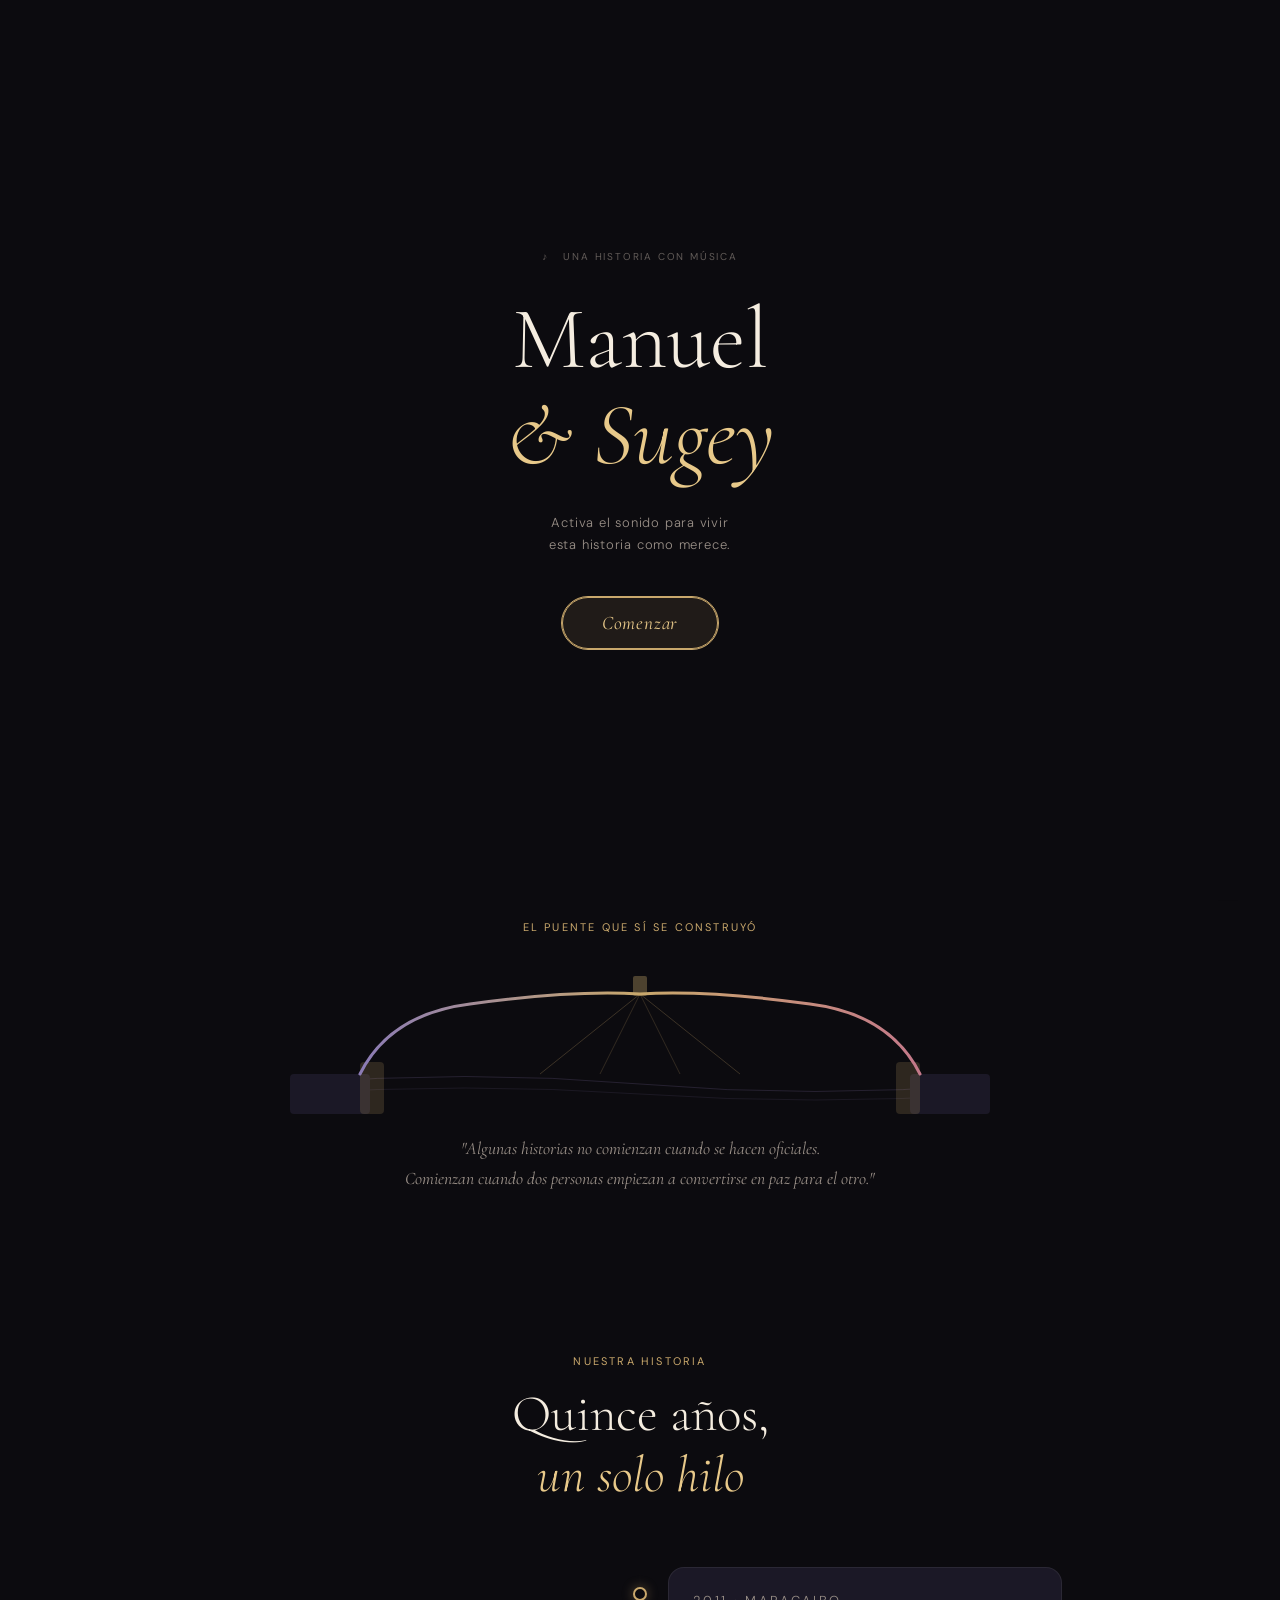
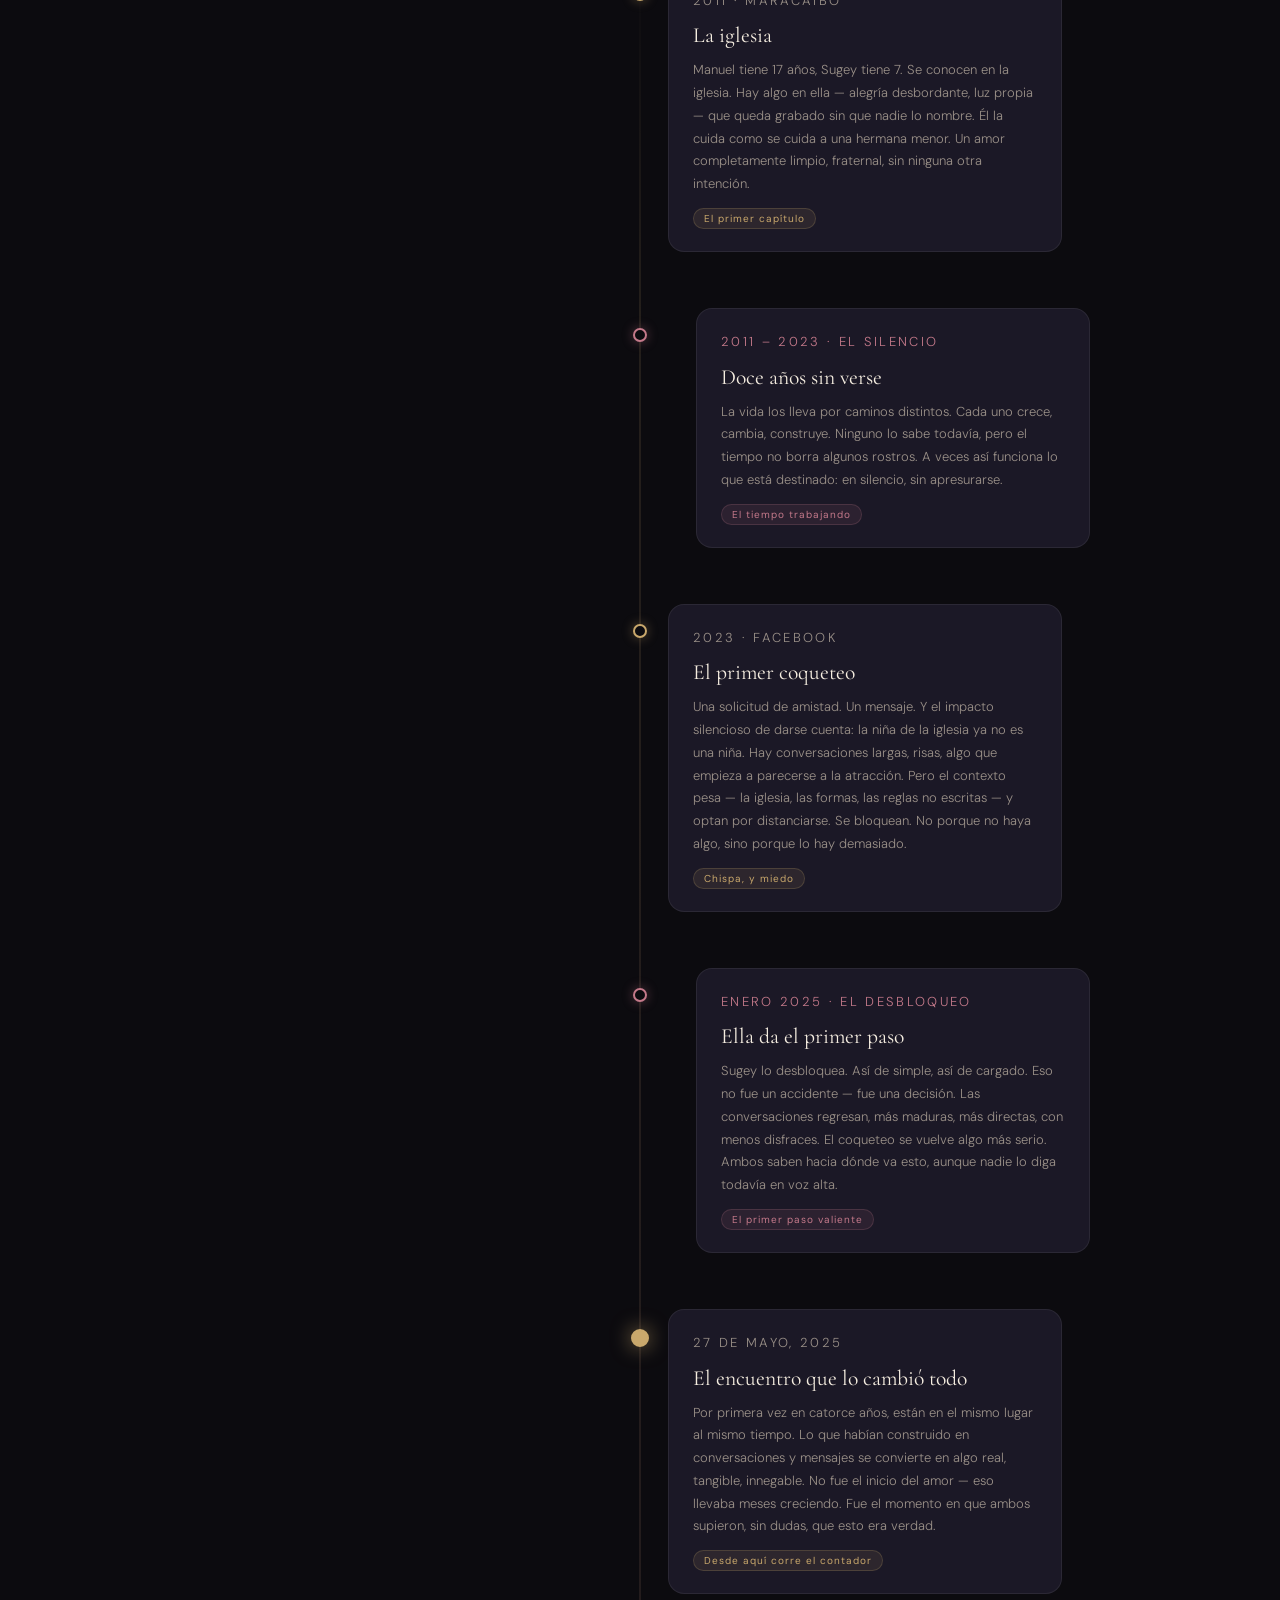
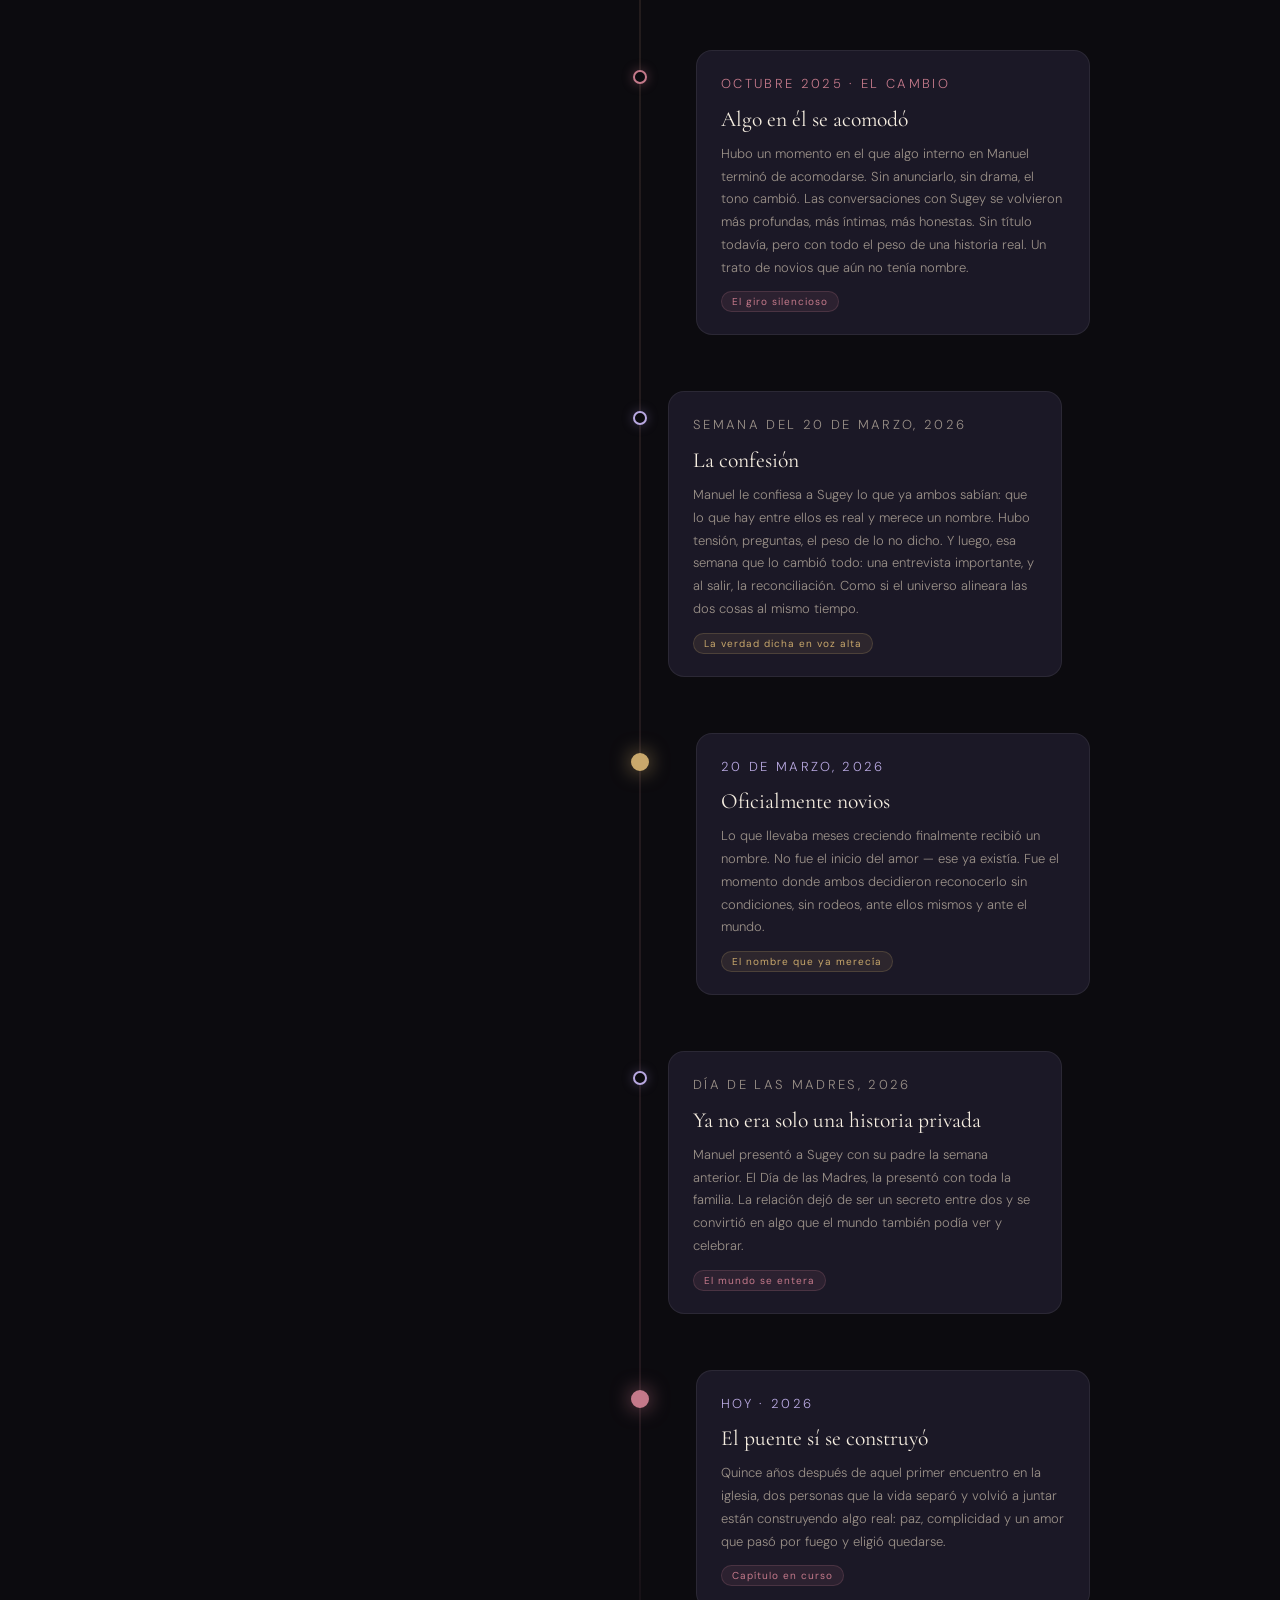
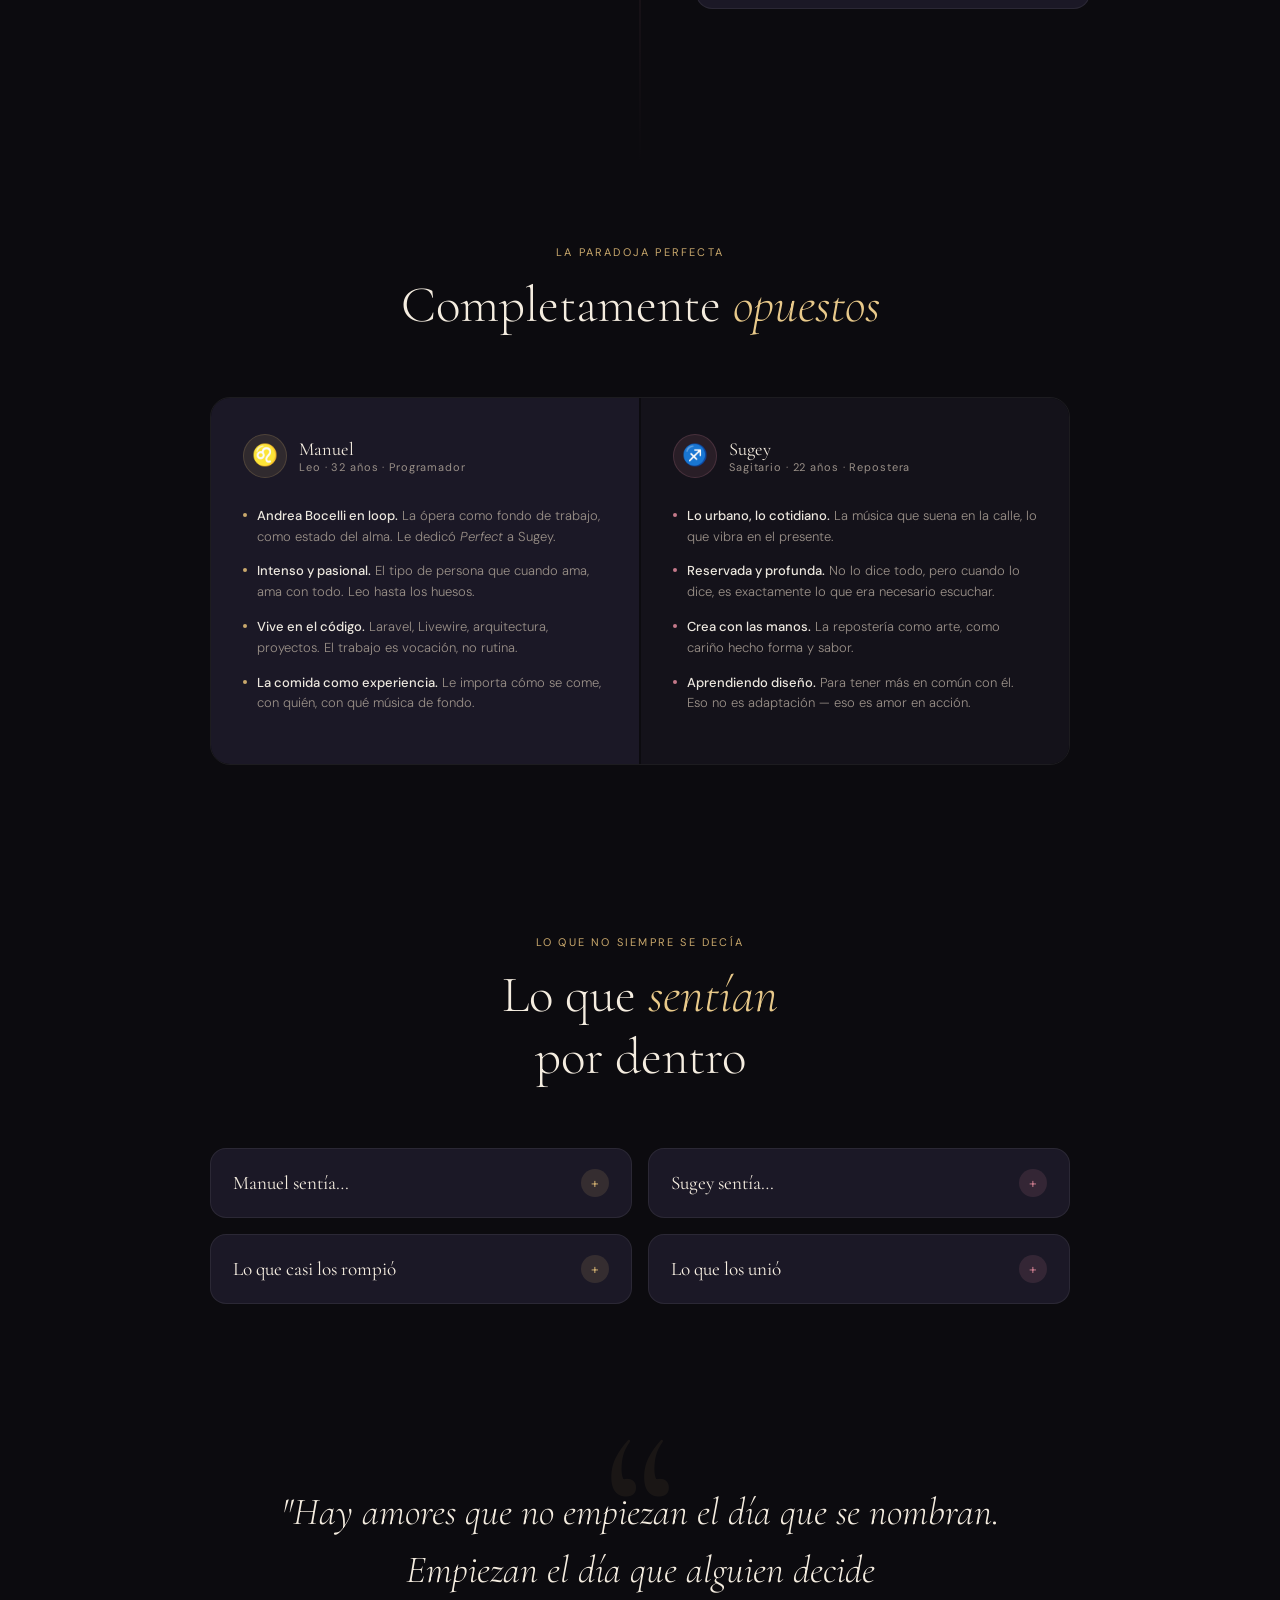
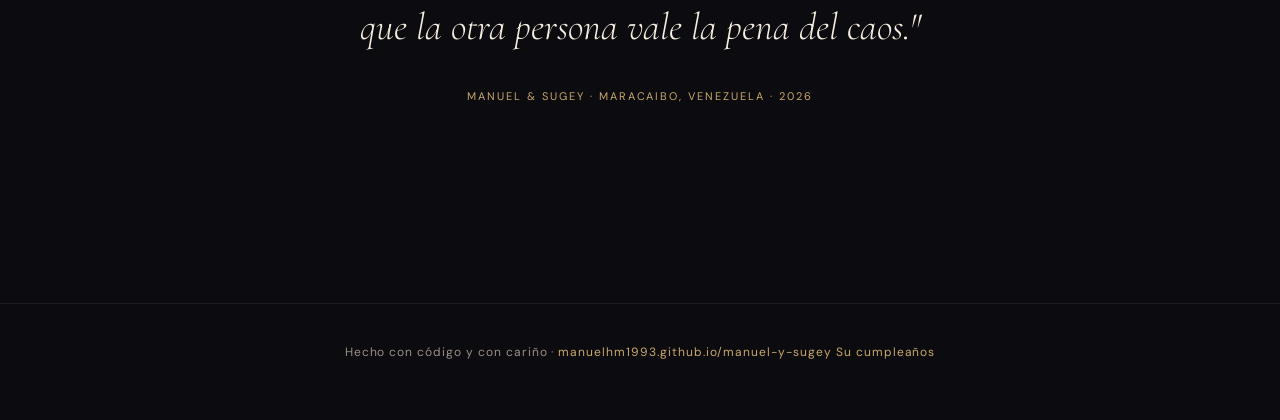
==== commit 1e9a5854: "feat: página de cumpleaños con película sincronizada y álbum anual" ====
--- a/index.html
+++ b/index.html
@@ -37,6 +37,19 @@
             </button>
         </div>
 
+        <!-- OVERLAY ANIVERSARIO -->
+        <div id="aniversario-overlay" style="display: none">
+            <span id="aniversario-years"></span>
+            <p id="aniversario-fecha">27 de mayo · Aniversario</p>
+            <h2 id="aniversario-title">
+                Feliz aniversario,<br /><em>Sugey</em>
+            </h2>
+            <p id="aniversario-sub" id="aniversario-sub"></p>
+            <button id="aniversario-btn" onclick="cerrarAniversario()">
+                Celebrar juntos
+            </button>
+        </div>
+
         <!-- BOTÓN CARTA -->
         <button id="carta-btn" onclick="toggleCarta()">✉ Leer la carta</button>
 
@@ -768,6 +781,8 @@
             <a href="https://manuelhm1993.github.io/manuel-y-sugey/"
                 >manuelhm1993.github.io/manuel-y-sugey</a
             >
+
+            <a href="cumple.html">Su cumpleaños</a>
         </footer>
 
         <script src="assets/js/app.js"></script>
--- a/assets/css/style.css
+++ b/assets/css/style.css
@@ -934,6 +934,79 @@
   font-size: 1.2rem; color: #7a5c3a;
 }
 
+/* ANIVERSARIO */
+#aniversario-overlay {
+  position: fixed; inset: 0; z-index: 2100;
+  background: var(--bg);
+  display: flex; flex-direction: column;
+  align-items: center; justify-content: center;
+  gap: 24px; text-align: center; padding: 40px;
+  transition: opacity .8s ease;
+}
+#aniversario-overlay.hide { opacity: 0; pointer-events: none; }
+
+#aniversario-title {
+  font-family: var(--serif);
+  font-size: clamp(2.4rem, 6vw, 5rem);
+  font-weight: 300; line-height: 1.1; color: var(--cream);
+}
+#aniversario-title em { font-style: italic; color: var(--gold2); }
+
+#aniversario-years {
+  font-family: var(--serif);
+  font-size: clamp(5rem, 14vw, 10rem);
+  font-weight: 300; line-height: 1;
+  color: var(--gold2);
+  opacity: .15;
+  position: absolute;
+  pointer-events: none;
+  user-select: none;
+}
+
+#aniversario-sub {
+  font-size: 13px; font-weight: 300;
+  color: var(--muted); letter-spacing: .08em;
+  line-height: 1.8; max-width: 360px;
+}
+
+#aniversario-btn {
+  margin-top: 8px; padding: 14px 40px;
+  border-radius: 999px;
+  border: 0.5px solid var(--gold);
+  background: rgba(201,168,108,.1);
+  color: var(--gold2); font-family: var(--serif);
+  font-size: 1.2rem; font-style: italic;
+  cursor: pointer; position: relative;
+  transition: background .3s, transform .2s;
+  letter-spacing: .04em;
+}
+#aniversario-btn:hover { background: rgba(201,168,108,.2); transform: scale(1.04); }
+#aniversario-btn::before {
+  content: ''; position: absolute; inset: 0;
+  border-radius: 999px; border: 1px solid var(--gold);
+  animation: pulse-ring 2s ease-out infinite;
+}
+
+#aniversario-fecha {
+  font-size: 10px; letter-spacing: .2em;
+  text-transform: uppercase; color: var(--gold);
+  opacity: .7;
+}
+
+/* CONFETI */
+.confeti-piece {
+  position: fixed; top: -10px;
+  width: 8px; height: 8px;
+  border-radius: 2px;
+  opacity: 0;
+  animation: caer linear forwards;
+  z-index: 2099; pointer-events: none;
+}
+@keyframes caer {
+  0%   { transform: translateY(0)    rotate(0deg);   opacity: 1; }
+  100% { transform: translateY(110vh) rotate(720deg); opacity: 0; }
+}
+
 @media(max-width:640px){
     .tl-spine {
         left: 20px;
